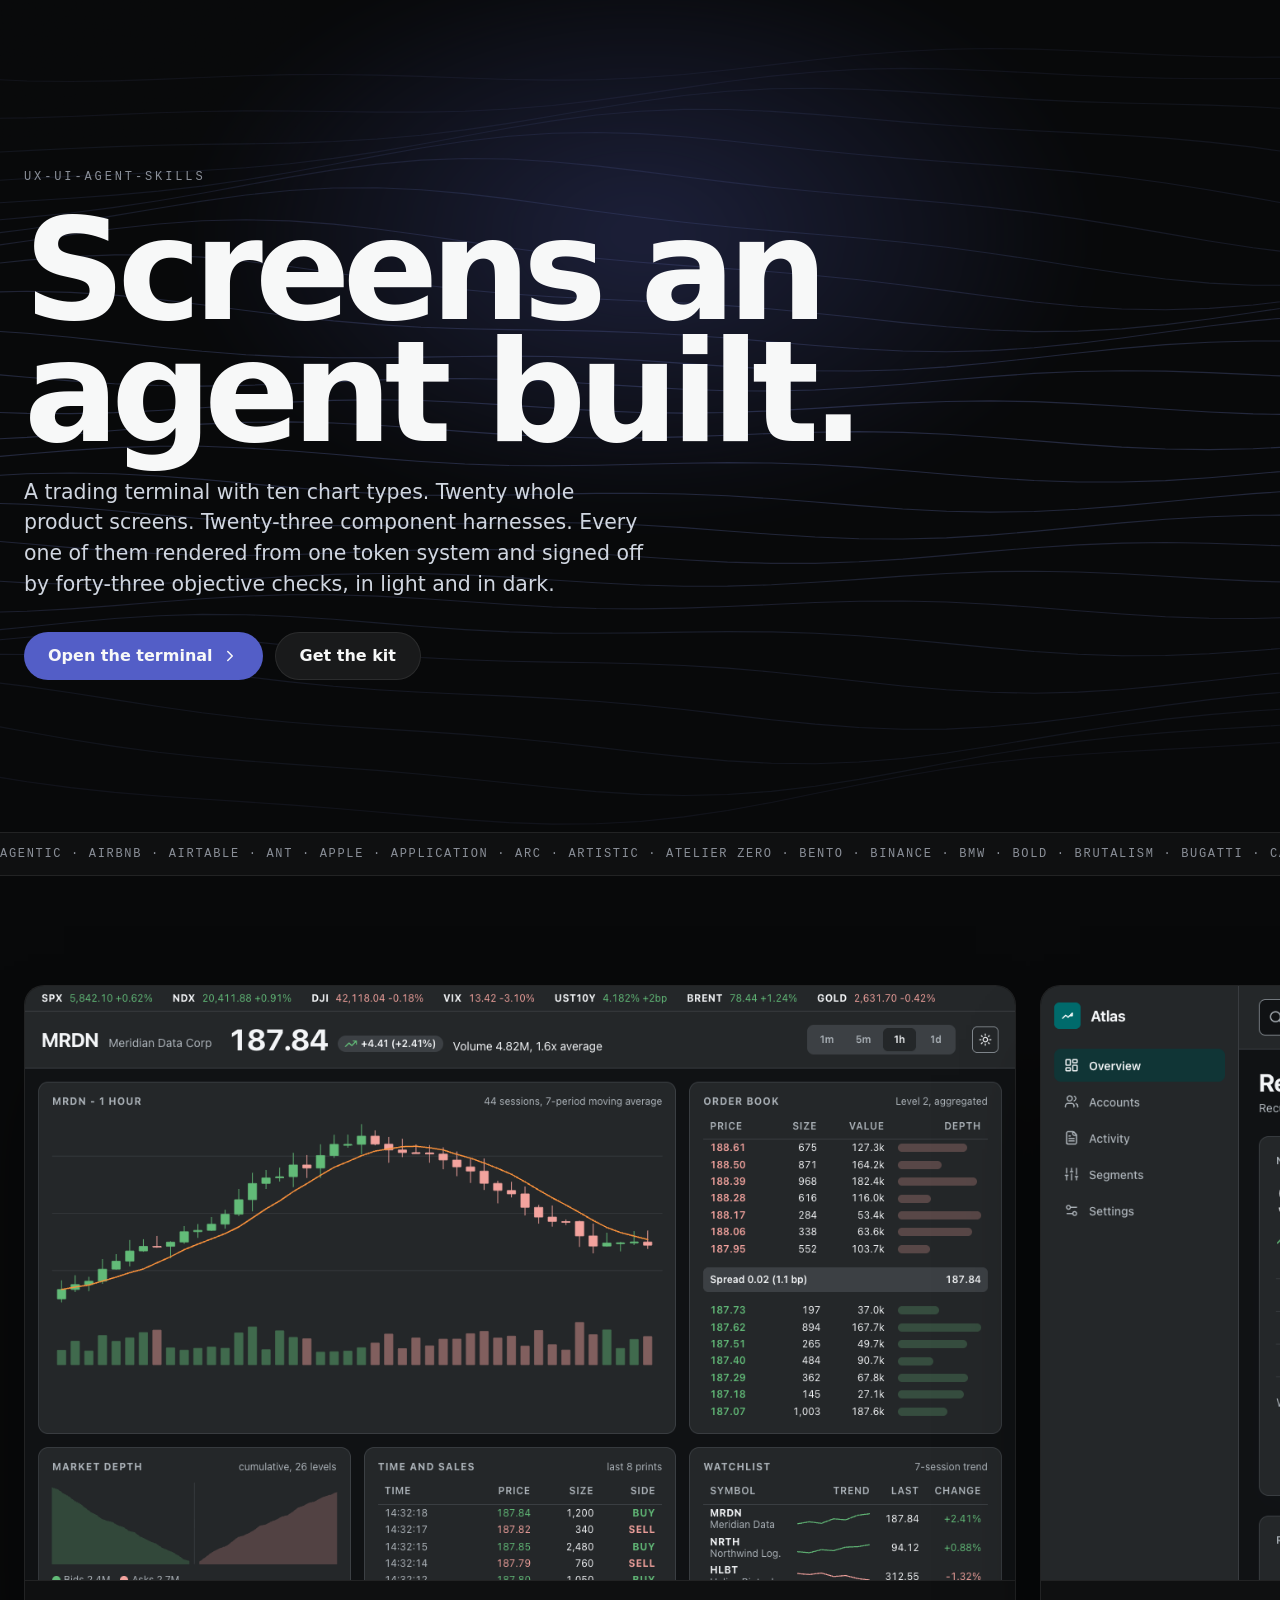
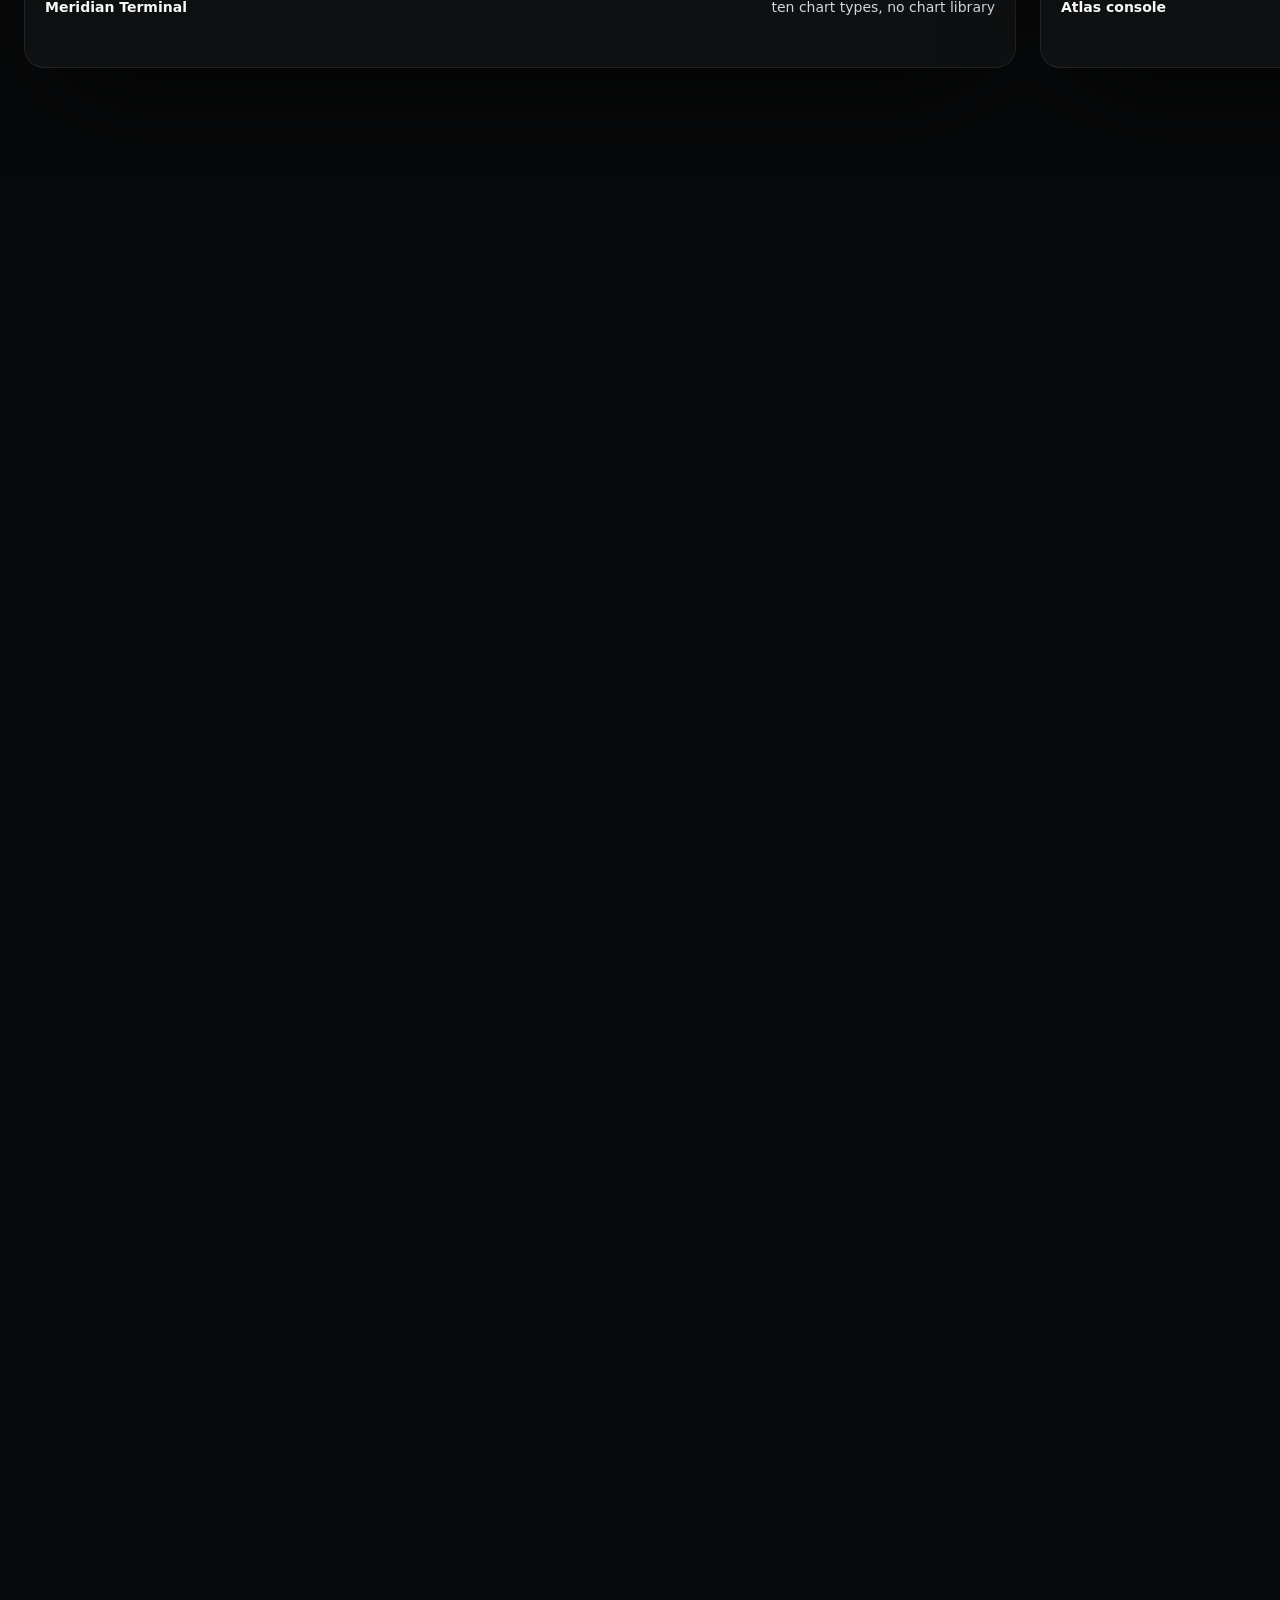
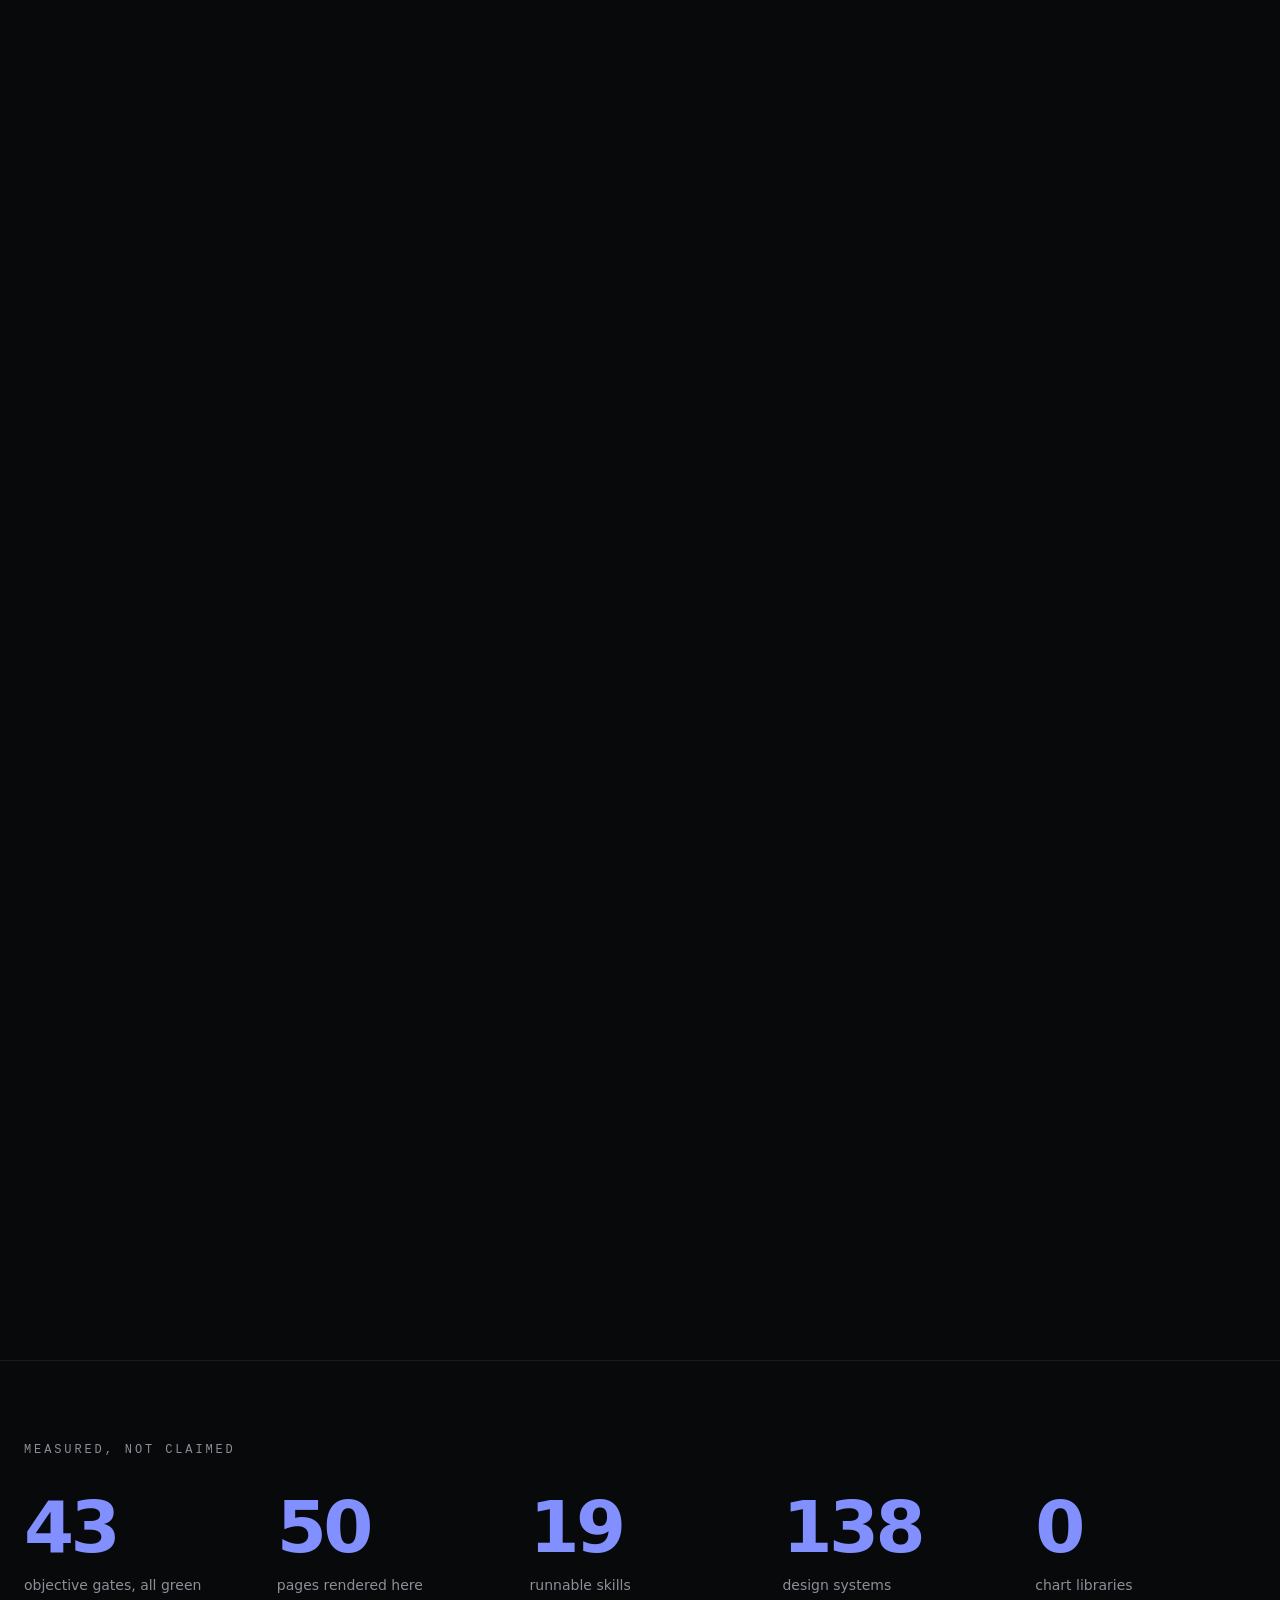
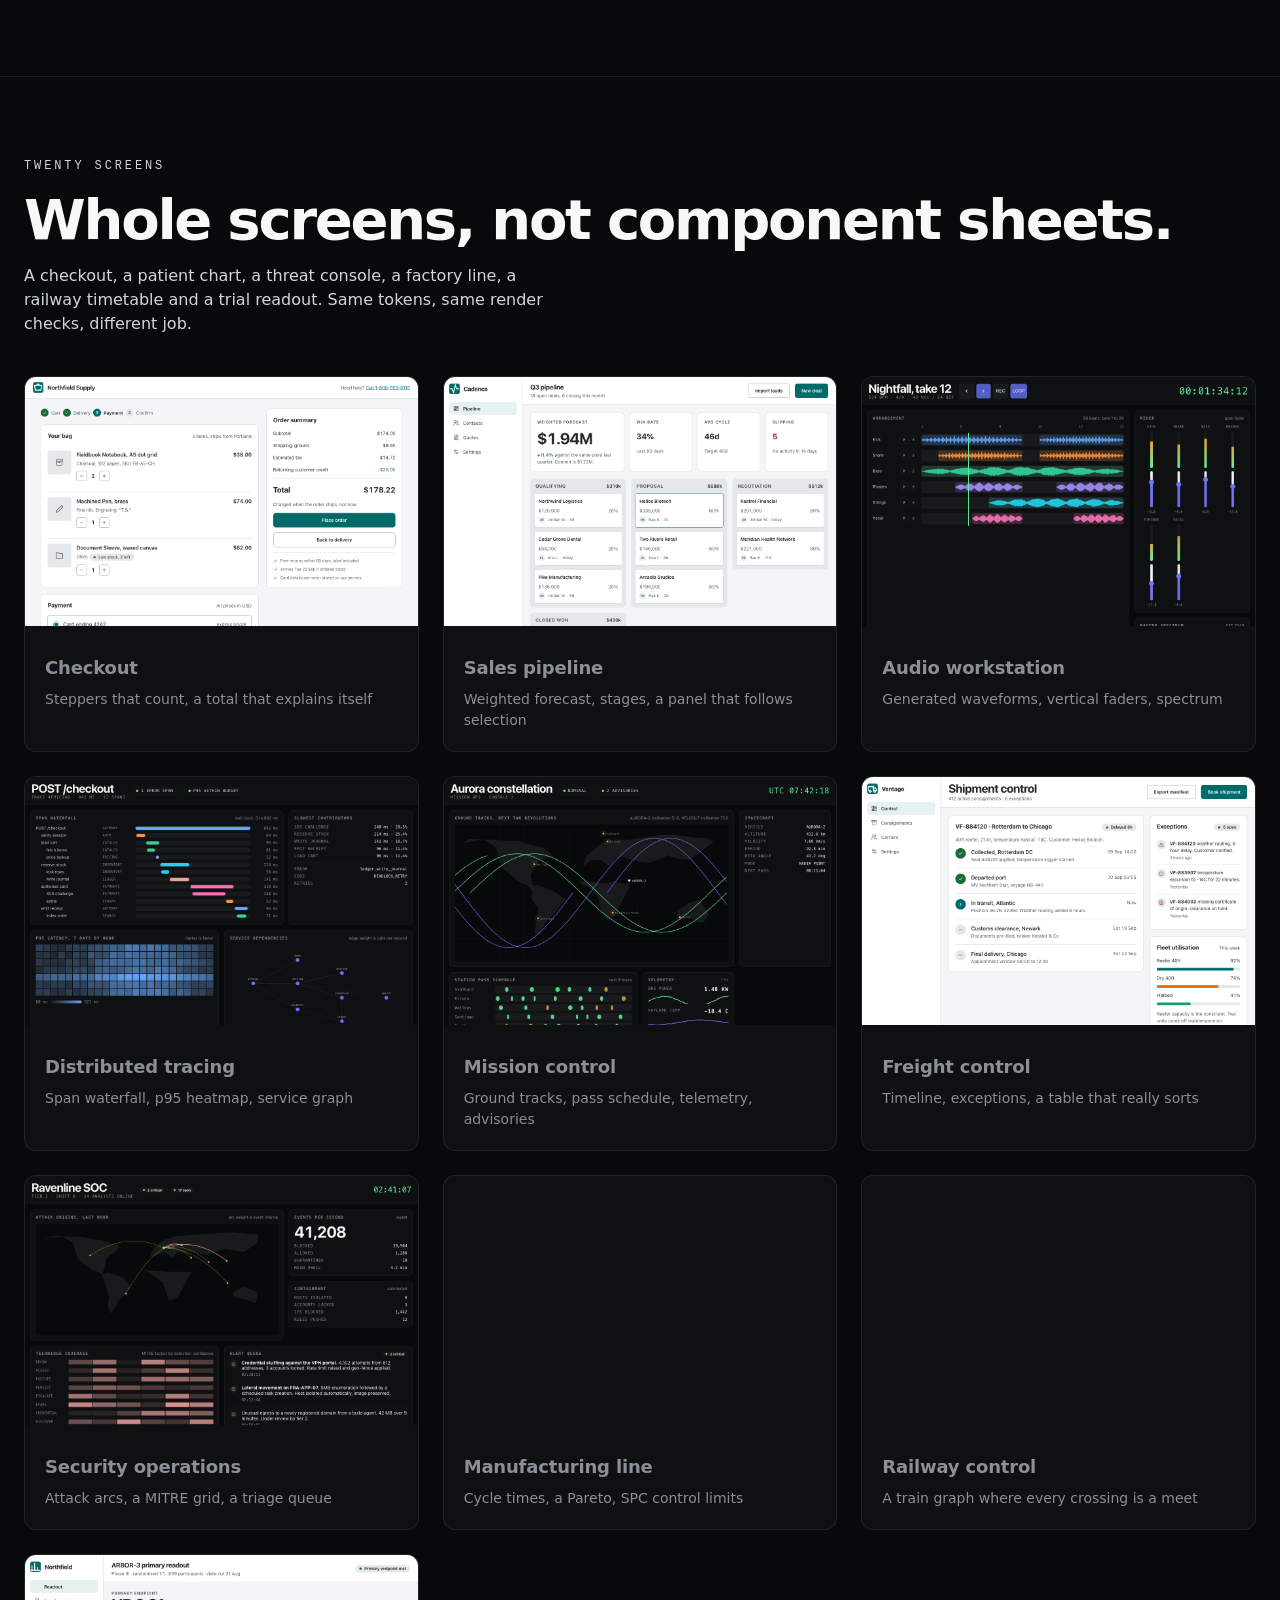
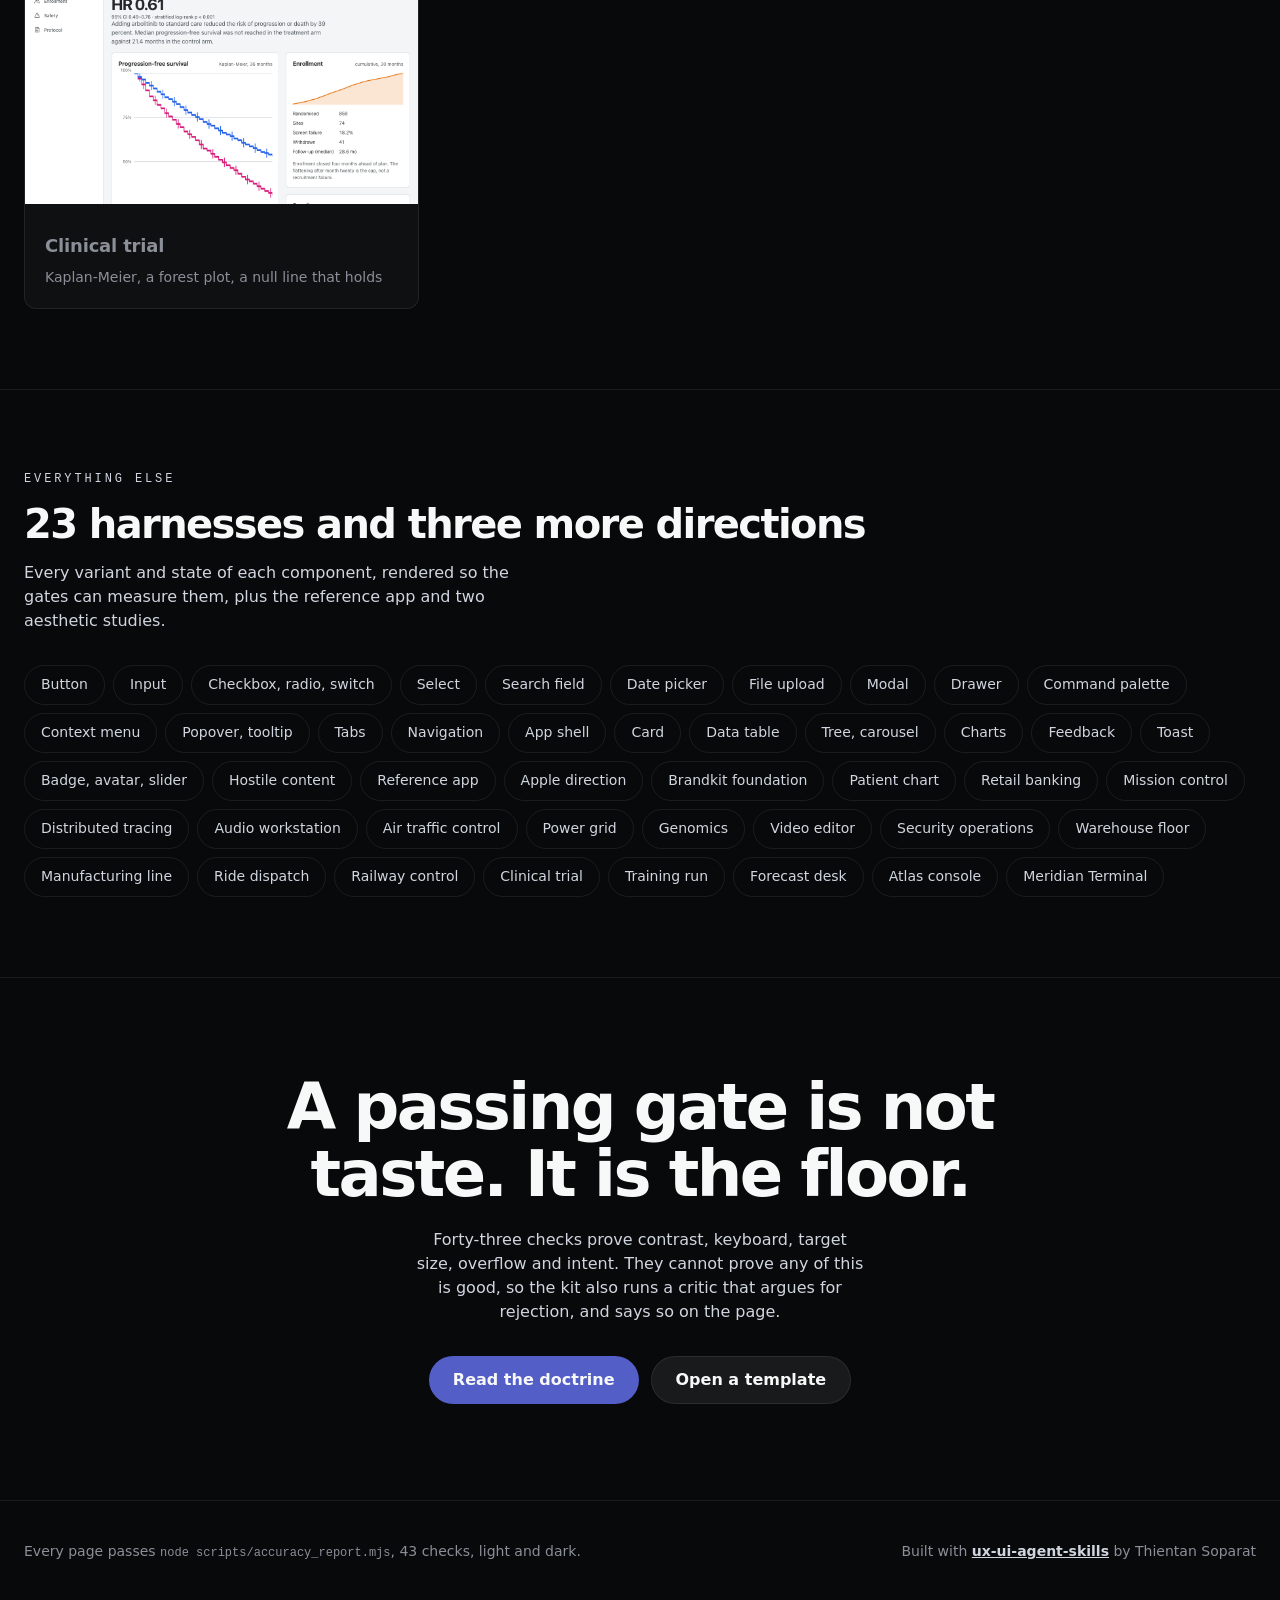
==== examples/index.html @ f239f240 "Reimplement the four gate fixes as this repo's own code The four outside pull requests that were tak" ====
<!doctype html>
<html lang="en" data-theme="dark">
<head>
<meta charset="utf-8" />
<meta name="viewport" content="width=device-width, initial-scale=1" />
<title>UX/UI Agent Skills</title>
<meta name="description" content="Screens an agent built and a gate signed off: a trading terminal with ten chart types, twenty industry screens, 23 component harnesses. 43 objective checks, light and dark." />
<link rel="stylesheet" href="./brandkit-demo/theme.css" />
<link rel="stylesheet" href="./directions.css" />
<style>
  *{box-sizing:border-box;margin:0}
  html{color-scheme:dark}
  body{font-family:var(--font-sans);background:var(--lin-canvas);color:var(--lin-ink);
    line-height:var(--leading-normal);-webkit-font-smoothing:antialiased;overflow-x:hidden}
  img{max-inline-size:100%;block-size:auto;display:block}
  a{color:inherit}
  .ico{inline-size:1.125rem;block-size:1.125rem;flex:none;stroke-width:1.75}
  .sr-only{position:absolute;inline-size:1px;block-size:1px;padding:0;margin:-1px;overflow:hidden;clip-path:inset(50%);white-space:nowrap}
  .wrap{max-inline-size:82rem;margin-inline:auto;padding-inline:var(--space-6)}
  @media (max-width:40rem){.wrap{padding-inline:var(--space-4)}}
  .kicker{font-family:var(--font-mono);font-size:var(--text-xs);letter-spacing:.24em;text-transform:uppercase;
    color:var(--lin-ink-3)}

  /* ---------- grain: one inline SVG turbulence, no asset, no network ---------- */
  .grain{position:fixed;inset:0;pointer-events:none;z-index:2;opacity:.16;mix-blend-mode:overlay}

  /* ---------- hero ---------- */
  .hero{position:relative;min-block-size:min(100svh,52rem);display:grid;align-items:center;
    padding-block:var(--space-24) var(--space-20);overflow:hidden;--edge:#8ea0ff}
  @media (max-width:60rem){.hero{padding-block:var(--space-16) var(--space-12);min-block-size:auto}}
  .topo{position:absolute;inset:0;inline-size:100%;block-size:100%;pointer-events:none}
  .hero::after{content:"";position:absolute;inset-block-start:-20%;inset-inline-start:50%;translate:-50% 0;
    inline-size:min(80rem,150%);block-size:50rem;pointer-events:none;
    background:radial-gradient(closest-side,var(--lin-glow-a),transparent 72%);opacity:.45;filter:blur(var(--blur-glow))}
  .hero .wrap{position:relative;z-index:1}
  h1{font-size:clamp(3rem,11vw,9rem);line-height:.86;letter-spacing:-0.055em;font-weight:700;
    margin-block:var(--space-6) var(--space-6);max-inline-size:13ch;color:var(--lin-ink)}
  /* Gradient-clipped text was the first idea and the contrast gate was right to
     refuse it: the computed colour is transparent, so nothing can be measured,
     and where background-clip is unsupported the headline disappears entirely.
     The gradient lives on the backdrop instead, where it costs nobody a word. */
  .lede{font-size:clamp(1rem,1.6vw,1.375rem);color:var(--lin-ink-2);max-inline-size:48ch}
  .cta{display:flex;gap:var(--space-3);flex-wrap:wrap;margin-block-start:var(--space-8)}
  .btn{display:inline-flex;align-items:center;gap:var(--space-2);min-block-size:3rem;padding-inline:var(--space-6);
    border-radius:var(--radius-pill);text-decoration:none;font:600 var(--text-base)/1 var(--font-sans);
    transition:translate var(--transition-micro),background var(--transition-micro)}
  .btn:hover{translate:0 calc(var(--space-1) * -0.5)}
  .btn:focus-visible{outline:var(--ring-w) solid var(--lin-accent);outline-offset:var(--space-1)}
  .btn-solid{background:var(--lin-accent-bg);color:var(--lin-ink)}
  .btn-solid:hover{background:var(--lin-accent-hover);color:var(--lin-canvas)}
  .btn-glass{background:var(--lin-raised);border:1px solid var(--lin-hairline);color:var(--lin-ink);
    backdrop-filter:blur(var(--blur-sm))}
  .btn-glass:hover{background:var(--lin-raised-2)}

  /* ---------- marquee ---------- */
  .marquee{position:relative;overflow:hidden;border-block:1px solid var(--lin-hairline);
    background:var(--lin-panel);padding-block:var(--space-3)}
  .marquee p{font-family:var(--font-mono);font-size:var(--text-xs);letter-spacing:.14em;text-transform:uppercase;
    color:var(--lin-ink-3);white-space:nowrap;inline-size:max-content}
  @media (prefers-reduced-motion:no-preference){
    .marquee p{animation:slide var(--marquee-dur) linear infinite}
    @keyframes slide{from{translate:0 0}to{translate:-50% 0}}
  }
  @media (prefers-reduced-motion:reduce){.marquee{overflow-x:auto}}

  /* ---------- sticky scroll gallery ---------- */
  .stage{position:relative}
  .sticky{position:sticky;inset-block-start:0;block-size:100svh;display:grid;align-items:center;overflow:hidden}
  @media (max-width:60rem){.sticky{position:static;block-size:auto;padding-block:var(--space-10)}}
  .rail{display:flex;gap:var(--space-6);padding-inline:var(--space-6);will-change:transform}
  @media (max-width:60rem){.rail{flex-direction:column;padding-inline:var(--space-4)}}
  .slide{flex:0 0 min(62rem,86vw);border-radius:var(--radius-lg);overflow:hidden;
    border:1px solid var(--lin-hairline);background:var(--lin-panel);
    box-shadow:0 50px 100px -40px rgba(0,0,0,.9)} /* ds-allow-hardcode: elevation ramp for a near-black canvas */
  @media (max-width:60rem){.slide{flex:auto}}
  .slide figcaption{display:flex;justify-content:space-between;gap:var(--space-4);flex-wrap:wrap;
    padding:var(--space-4) var(--space-5);border-block-start:1px solid var(--lin-hairline);
    font-size:var(--text-sm);color:var(--lin-ink-2)}
  .slide figcaption b{color:var(--lin-ink)}

  /* ---------- numbers ---------- */
  .counts{padding-block:var(--space-20);border-block-start:1px solid var(--lin-hairline)}
  .counts .row{display:grid;grid-template-columns:repeat(auto-fit,minmax(min(100%,9rem),1fr));gap:var(--space-8)}
  .counts b{display:block;font-size:clamp(2.5rem,6vw,4.5rem);line-height:1;font-weight:700;letter-spacing:-0.05em;
    font-variant-numeric:tabular-nums;color:var(--lin-accent-hover)}
  .counts span{display:block;margin-block-start:var(--space-3);font-size:var(--text-sm);color:var(--lin-ink-3)}

  /* ---------- tilt cards ---------- */
  .work{padding-block:var(--space-20);border-block-start:1px solid var(--lin-hairline)}
  .work h2{font-size:clamp(2rem,5vw,3.5rem);letter-spacing:-0.04em;line-height:1.02;margin-block:var(--space-4) var(--space-4)}
  .work > .wrap > p{color:var(--lin-ink-2);max-inline-size:52ch}
  .cards{display:grid;grid-template-columns:repeat(auto-fit,minmax(min(100%,20rem),1fr));gap:var(--space-6);
    margin-block-start:var(--space-10);perspective:var(--perspective-gallery)}
  .card{display:block;border-radius:var(--radius-card);overflow:hidden;text-decoration:none;
    border:1px solid var(--lin-hairline);background:var(--lin-panel);
    transition:transform var(--duration-normal) var(--ease-out),border-color var(--transition-micro);
    transform-style:preserve-3d}
  .card:hover{border-color:var(--lin-accent)}
  .card:focus-visible{outline:var(--ring-w) solid var(--lin-accent);outline-offset:var(--space-1)}
  .card .body{padding:var(--space-5)}
  .card strong{display:block;font-size:var(--text-lg);letter-spacing:-0.01em}
  .card span{display:block;color:var(--lin-ink-3);font-size:var(--text-sm);margin-block-start:var(--space-2)}

  .rest{display:flex;flex-wrap:wrap;gap:var(--space-2);margin-block-start:var(--space-8)}
  .rest a{display:inline-flex;align-items:center;min-block-size:2.5rem;padding-inline:var(--space-4);
    border:1px solid var(--lin-hairline);border-radius:var(--radius-pill);text-decoration:none;
    font-size:var(--text-sm);color:var(--lin-ink-2);transition:border-color var(--transition-micro),color var(--transition-micro)}
  .rest a:hover{border-color:var(--lin-accent);color:var(--lin-ink)}
  .rest a:focus-visible{outline:var(--ring-w) solid var(--lin-accent);outline-offset:var(--space-1)}

  /* ---------- closing ---------- */
  .close{padding-block:var(--space-24);border-block-start:1px solid var(--lin-hairline);text-align:center}
  @media (max-width:60rem){.close{padding-block:var(--space-16)}}
  .close h2{font-size:clamp(2rem,6vw,4rem);letter-spacing:-0.04em;line-height:1.05;max-inline-size:20ch;
    margin:0 auto var(--space-5)}
  .close p{color:var(--lin-ink-2);max-inline-size:44ch;margin-inline:auto}
  footer{padding-block:var(--space-10);border-block-start:1px solid var(--lin-hairline);
    color:var(--lin-ink-3);font-size:var(--text-sm)}
  footer .row{display:flex;justify-content:space-between;gap:var(--space-5);flex-wrap:wrap}
  footer a{color:var(--lin-ink-2)}
  footer span{min-inline-size:0;overflow-wrap:anywhere}
  footer code{font-family:var(--font-mono);font-size:var(--text-xs);overflow-wrap:anywhere}

  @media (prefers-reduced-motion:no-preference){
    .rise{opacity:0;translate:0 var(--space-6);
      transition:opacity var(--duration-slow) var(--ease-out),translate var(--duration-slow) var(--ease-out)}
    .rise.in{opacity:1;translate:none}
  }
  @media (prefers-reduced-motion:reduce){*{animation:none !important;transition:none !important}}
</style>
</head>
<body>

<svg class="grain" aria-hidden="true"><filter id="g"><feTurbulence type="fractalNoise" baseFrequency="0.85" numOctaves="3"/></filter><rect width="100%" height="100%" filter="url(#g)"/></svg>

<header class="hero">
  <svg class="topo" viewBox="0 0 1440 760" preserveAspectRatio="xMidYMid slice" aria-hidden="true">
      <polyline points="0,60.0 40,64.7 80,68.9 120,72.1 160,74.0 200,74.5 240,73.9 280,72.5 320,70.8 360,69.2 400,68.2 440,68.0 480,68.6 520,69.8 560,71.3 600,72.6 640,73.2 680,72.8 720,71.0 760,68.0 800,64.0 840,59.3 880,54.6 920,50.3 960,47.0 1000,45.0 1040,44.3 1080,44.9 1120,46.4 1160,48.3 1200,50.2 1240,51.6 1280,52.3 1320,52.1 1360,51.2 1400,50.0 1440,48.8" fill="none" stroke="var(--edge)" stroke-width="1" opacity="0.064"/>
      <polyline points="0,101.1 40,104.9 80,107.2 120,108.1 160,107.7 200,106.4 240,104.7 280,103.0 320,101.9 360,101.3 400,101.4 440,101.9 480,102.4 520,102.4 560,101.6 600,99.6 640,96.3 680,91.7 720,86.2 760,80.3 800,74.5 840,69.5 880,65.7 920,63.3 960,62.5 1000,63.0 1040,64.6 1080,66.6 1120,68.7 1160,70.4 1200,71.5 1240,71.9 1280,71.8 1320,71.6 1360,71.7 1400,72.5 1440,74.4" fill="none" stroke="var(--edge)" stroke-width="1" opacity="0.070"/>
      <polyline points="0,141.3 40,142.0 80,141.3 120,139.7 160,137.6 200,135.6 240,133.9 280,132.7 320,131.9 360,131.4 400,130.7 440,129.3 480,127.0 520,123.5 560,118.6 600,112.7 640,106.0 680,99.1 720,92.7 760,87.3 800,83.4 840,81.1 880,80.6 920,81.5 960,83.5 1000,86.0 1040,88.6 1080,91.0 1120,92.8 1160,94.1 1200,95.0 1240,96.0 1280,97.5 1320,99.8 1360,103.2 1400,107.8 1440,113.5" fill="none" stroke="var(--edge)" stroke-width="1" opacity="0.078"/>
      <polyline points="0,173.5 40,171.2 80,168.4 120,165.6 160,163.1 200,161.1 240,159.4 280,157.7 320,155.8 360,153.2 400,149.6 440,144.7 480,138.7 520,131.7 560,124.3 600,117.0 640,110.4 680,105.1 720,101.6 760,99.9 800,100.0 840,101.7 880,104.5 920,107.8 960,111.3 1000,114.4 1040,117.1 1080,119.4 1120,121.4 1160,123.5 1200,126.2 1240,129.8 1280,134.4 1320,140.2 1360,146.8 1400,153.9 1440,161.0" fill="none" stroke="var(--edge)" stroke-width="1" opacity="0.088"/>
      <polyline points="0,196.0 40,192.4 80,189.1 120,186.2 160,183.6 200,181.1 240,178.2 280,174.6 320,170.0 360,164.2 400,157.5 440,150.1 480,142.4 520,135.2 560,129.0 600,124.4 640,121.7 680,121.0 720,122.1 760,124.9 800,128.6 840,132.9 880,137.2 920,141.2 960,144.7 1000,147.7 1040,150.6 1080,153.7 1120,157.2 1160,161.7 1200,167.1 1240,173.5 1280,180.5 1320,187.8 1360,194.7 1400,200.6 1440,204.9" fill="none" stroke="var(--edge)" stroke-width="1" opacity="0.100"/>
      <polyline points="0,211.8 40,208.3 80,205.2 120,202.1 160,198.6 200,194.5 240,189.4 280,183.4 320,176.5 360,169.1 400,161.8 440,155.2 480,149.9 520,146.3 560,144.8 600,145.3 640,147.7 680,151.5 720,156.3 760,161.4 800,166.4 840,171.0 880,175.0 920,178.6 960,181.9 1000,185.4 1040,189.4 1080,194.2 1120,199.9 1160,206.3 1200,213.2 1240,220.1 1280,226.3 1320,231.3 1360,234.5 1400,235.8 1440,234.9" fill="none" stroke="var(--edge)" stroke-width="1" opacity="0.114"/>
      <polyline points="0,225.2 40,222.0 80,218.5 120,214.4 160,209.4 200,203.5 240,197.0 280,190.2 320,183.7 360,178.1 400,174.0 440,171.7 480,171.5 520,173.3 560,176.9 600,181.7 640,187.2 680,192.9 720,198.2 760,203.0 800,207.1 840,210.7 880,214.0 920,217.4 960,221.3 1000,225.9 1040,231.3 1080,237.3 1120,243.6 1160,249.6 1200,254.8 1240,258.6 1280,260.6 1320,260.5 1360,258.4 1400,254.5 1440,249.2" fill="none" stroke="var(--edge)" stroke-width="1" opacity="0.129"/>
      <polyline points="0,239.2 40,235.6 80,231.1 120,225.9 160,220.2 200,214.3 240,208.9 280,204.6 320,201.7 360,200.8 400,201.8 440,204.7 480,209.2 520,214.6 560,220.5 600,226.3 640,231.5 680,235.9 720,239.6 760,242.6 800,245.4 840,248.2 880,251.6 920,255.6 960,260.3 1000,265.5 1040,270.8 1080,275.8 1120,279.8 1160,282.3 1200,283.0 1240,281.7 1280,278.6 1320,273.8 1360,268.0 1400,261.7 1440,255.4" fill="none" stroke="var(--edge)" stroke-width="1" opacity="0.146"/>
      <polyline points="0,255.6 40,251.3 80,246.6 120,241.8 160,237.6 200,234.4 240,232.8 280,232.9 320,234.9 360,238.6 400,243.5 440,249.1 480,254.8 520,260.1 560,264.7 600,268.3 640,271.0 680,273.1 720,274.9 760,276.8 800,279.2 840,282.3 880,286.1 920,290.3 960,294.7 1000,298.5 1040,301.4 1080,302.9 1120,302.5 1160,300.4 1200,296.5 1240,291.4 1280,285.5 1320,279.4 1360,273.7 1400,268.8 1440,264.8" fill="none" stroke="var(--edge)" stroke-width="1" opacity="0.162"/>
      <polyline points="0,276.1 40,272.3 80,269.1 120,266.9 160,266.1 200,267.1 240,269.6 280,273.5 320,278.4 360,283.6 400,288.7 440,293.1 480,296.5 520,298.9 560,300.3 600,301.1 640,301.7 680,302.5 720,303.9 760,306.0 800,308.8 840,312.2 880,315.6 920,318.6 960,320.6 1000,321.3 1040,320.3 1080,317.7 1120,313.7 1160,308.7 1200,303.2 1240,297.8 1280,293.1 1320,289.4 1360,286.8 1400,285.3 1440,284.5" fill="none" stroke="var(--edge)" stroke-width="1" opacity="0.177"/>
      <polyline points="0,302.3 40,300.8 80,300.5 120,301.8 160,304.4 200,308.1 240,312.5 280,316.9 320,320.9 360,324.0 400,326.0 440,326.8 480,326.8 520,326.2 560,325.6 600,325.3 640,325.7 680,327.1 720,329.2 760,331.9 800,334.7 840,337.1 880,338.6 920,338.9 960,337.7 1000,335.1 1040,331.4 1080,327.0 1120,322.4 1160,318.2 1200,314.8 1240,312.6 1280,311.5 1320,311.5 1360,312.1 1400,312.9 1440,313.5" fill="none" stroke="var(--edge)" stroke-width="1" opacity="0.191"/>
      <polyline points="0,334.4 40,335.6 80,337.9 120,341.1 160,344.6 200,347.9 240,350.6 280,352.2 320,352.7 360,352.0 400,350.6 440,348.8 480,347.1 520,346.0 560,345.8 600,346.6 640,348.3 680,350.7 720,353.2 760,355.5 800,356.9 840,357.2 880,356.2 920,354.0 960,351.0 1000,347.4 1040,344.0 1080,341.1 1120,339.3 1160,338.6 1200,339.0 1240,340.4 1280,342.2 1320,344.1 1360,345.4 1400,346.0 1440,345.5" fill="none" stroke="var(--edge)" stroke-width="1" opacity="0.201"/>
      <polyline points="0,369.2 40,371.6 80,374.1 120,376.3 160,377.6 200,377.8 240,376.9 280,375.0 320,372.4 360,369.6 400,367.3 440,365.7 480,365.2 520,365.9 560,367.6 600,370.1 640,372.7 680,375.1 720,376.8 760,377.4 800,376.8 840,375.3 880,373.0 920,370.5 960,368.2 1000,366.7 1040,366.2 1080,366.9 1120,368.7 1160,371.1 1200,373.9 1240,376.4 1280,378.1 1320,378.8 1360,378.4 1400,376.8 1440,374.5" fill="none" stroke="var(--edge)" stroke-width="1" opacity="0.208"/>
      <polyline points="0,401.1 40,402.2 80,402.4 120,401.5 160,399.5 200,396.6 240,393.3 280,390.1 320,387.4 360,385.8 400,385.4 440,386.4 480,388.4 520,391.2 560,394.3 600,397.0 640,399.0 680,400.1 720,400.0 760,399.1 800,397.6 840,396.0 880,394.8 920,394.3 960,395.0 1000,396.7 1040,399.4 1080,402.5 1120,405.7 1160,408.4 1200,410.2 1240,410.7 1280,409.9 1320,407.9 1360,405.1 1400,401.9 1440,399.0" fill="none" stroke="var(--edge)" stroke-width="1" opacity="0.210"/>
      <polyline points="0,426.0 40,424.3 80,421.7 120,418.3 160,414.7 200,411.4 240,408.9 280,407.6 320,407.7 360,409.2 400,411.7 440,415.0 480,418.5 520,421.6 560,423.9 600,425.2 640,425.5 680,425.0 720,424.1 760,423.1 800,422.6 840,423.0 880,424.3 920,426.7 960,429.8 1000,433.2 1040,436.4 1080,438.9 1120,440.3 1160,440.3 1200,439.0 1240,436.4 1280,433.0 1320,429.4 1360,426.1 1400,423.4 1440,421.8" fill="none" stroke="var(--edge)" stroke-width="1" opacity="0.208"/>
      <polyline points="0,444.8 40,441.4 80,437.9 120,434.9 160,432.8 200,432.0 240,432.7 280,434.8 320,437.9 360,441.5 400,445.2 440,448.5 480,450.9 520,452.3 560,452.6 600,452.2 640,451.4 680,450.7 720,450.5 760,451.2 800,452.9 840,455.4 880,458.6 920,461.9 960,464.9 1000,467.0 1040,467.8 1080,467.2 1120,465.2 1160,462.1 1200,458.3 1240,454.4 1280,450.9 1320,448.2 1360,446.5 1400,445.9 1440,446.2" fill="none" stroke="var(--edge)" stroke-width="1" opacity="0.201"/>
      <polyline points="0,463.6 40,461.1 80,459.5 120,459.4 160,460.6 200,463.1 240,466.5 280,470.3 320,473.9 360,477.0 400,479.1 440,480.1 480,480.1 520,479.4 560,478.4 600,477.5 640,477.3 680,477.9 720,479.5 760,482.0 800,485.0 840,488.0 880,490.5 920,492.1 960,492.4 1000,491.3 1040,488.8 1080,485.4 1120,481.5 1160,477.6 1200,474.3 1240,472.0 1280,470.7 1320,470.5 1360,471.1 1400,472.2 1440,473.2" fill="none" stroke="var(--edge)" stroke-width="1" opacity="0.191"/>
      <polyline points="0,489.0 40,489.2 80,490.7 120,493.3 160,496.7 200,500.2 240,503.4 280,505.9 320,507.2 360,507.4 400,506.7 440,505.3 480,503.7 520,502.4 560,501.8 600,502.2 640,503.6 680,505.9 720,508.6 760,511.3 800,513.5 840,514.6 880,514.6 920,513.2 960,510.7 1000,507.3 1040,503.7 1080,500.3 1120,497.7 1160,496.1 1200,495.6 1240,496.2 1280,497.6 1320,499.2 1360,500.7 1400,501.5 1440,501.5" fill="none" stroke="var(--edge)" stroke-width="1" opacity="0.177"/>
      <polyline points="0,522.1 40,524.4 80,527.2 120,530.1 160,532.4 200,533.7 240,534.0 280,533.0 320,531.2 360,528.9 400,526.6 440,524.7 480,523.8 520,523.9 560,525.1 600,527.2 640,529.8 680,532.3 720,534.4 760,535.5 800,535.4 840,534.2 880,531.9 920,529.2 960,526.3 1000,523.8 1040,522.2 1080,521.8 1120,522.5 1160,524.1 1200,526.4 1240,528.8 1280,530.8 1320,532.0 1360,532.2 1400,531.2 1440,529.3" fill="none" stroke="var(--edge)" stroke-width="1" opacity="0.162"/>
      <polyline points="0,556.8 40,558.5 80,559.5 120,559.5 160,558.4 200,556.2 240,553.2 280,549.9 320,546.9 360,544.5 400,543.3 440,543.3 480,544.5 520,546.7 560,549.5 600,552.2 640,554.5 680,555.9 720,556.2 760,555.5 800,554.0 840,552.2 880,550.4 920,549.2 960,549.0 1000,549.9 1040,551.9 1080,554.7 1120,557.9 1160,560.9 1200,563.4 1240,564.8 1280,565.0 1320,563.9 1360,561.7 1400,559.0 1440,556.1" fill="none" stroke="var(--edge)" stroke-width="1" opacity="0.146"/>
      <polyline points="0,584.2 40,582.7 80,580.2 120,576.7 160,572.7 200,568.6 240,565.0 280,562.5 320,561.2 360,561.5 400,563.1 440,565.7 480,569.0 520,572.3 560,575.1 600,577.2 640,578.3 680,578.5 720,578.1 760,577.4 800,577.0 840,577.2 880,578.4 920,580.7 960,583.9 1000,587.7 1040,591.6 1080,595.1 1120,597.7 1160,599.0 1200,598.8 1240,597.2 1280,594.5 1320,591.1 1360,587.6 1400,584.4 1440,582.0" fill="none" stroke="var(--edge)" stroke-width="1" opacity="0.129"/>
      <polyline points="0,599.5 40,595.0 80,590.3 120,585.8 160,582.1 200,579.7 240,578.9 280,579.8 320,582.1 360,585.6 400,589.7 440,593.9 480,597.6 520,600.6 560,602.7 600,604.0 640,604.8 680,605.4 720,606.3 760,607.9 800,610.3 840,613.8 880,617.9 920,622.3 960,626.6 1000,630.1 1040,632.4 1080,633.2 1120,632.2 1160,629.8 1200,626.1 1240,621.8 1280,617.3 1320,613.1 1360,609.7 1400,607.3 1440,605.7" fill="none" stroke="var(--edge)" stroke-width="1" opacity="0.114"/>
      <polyline points="0,607.2 40,602.8 80,599.4 120,597.7 160,597.8 200,599.6 240,603.1 280,607.7 320,612.9 360,618.1 400,622.9 440,626.9 480,630.0 520,632.3 560,634.1 600,635.9 640,637.9 680,640.5 720,644.0 760,648.1 800,652.8 840,657.4 880,661.5 920,664.6 960,666.2 1000,666.0 1040,663.9 1080,660.3 1120,655.4 1160,649.9 1200,644.3 1240,639.1 1280,634.7 1320,631.2 1360,628.7 1400,626.8 1440,625.2" fill="none" stroke="var(--edge)" stroke-width="1" opacity="0.100"/>
      <polyline points="0,618.5 40,617.8 80,619.1 120,622.2 160,627.0 200,632.8 240,639.1 280,645.4 320,651.1 360,655.9 400,659.8 440,663.0 480,665.6 520,668.1 560,670.8 600,674.1 640,678.0 680,682.5 720,687.1 760,691.4 800,695.0 840,697.2 880,697.6 920,696.1 960,692.8 1000,687.8 1040,681.6 1080,674.9 1120,668.3 1160,662.2 1200,656.9 1240,652.8 1280,649.5 1320,646.9 1360,644.6 1400,642.3 1440,639.5" fill="none" stroke="var(--edge)" stroke-width="1" opacity="0.088"/>
      <polyline points="0,643.7 40,648.2 80,654.2 120,661.2 160,668.5 200,675.5 240,681.8 280,687.2 320,691.5 360,695.0 400,698.0 440,700.8 480,703.7 520,707.2 560,711.1 600,715.3 640,719.4 680,723.1 720,725.6 760,726.6 800,725.8 840,722.9 880,718.2 920,711.9 960,704.6 1000,697.0 1040,689.5 1080,682.9 1120,677.2 1160,672.7 1200,669.2 1240,666.4 1280,664.0 1320,661.5 1360,658.7 1400,655.5 1440,651.9" fill="none" stroke="var(--edge)" stroke-width="1" opacity="0.078"/>
      <polyline points="0,684.6 40,692.4 80,700.3 120,707.6 160,714.1 200,719.5 240,723.8 280,727.1 320,729.9 360,732.5 400,735.2 440,738.3 480,741.7 520,745.3 560,748.7 600,751.4 640,752.8 680,752.5 720,750.4 760,746.2 800,740.3 840,733.0 880,724.9 920,716.8 960,709.1 1000,702.3 1040,696.7 1080,692.4 1120,689.2 1160,686.7 1200,684.5 1240,682.4 1280,680.0 1320,677.3 1360,674.4 1400,671.7 1440,669.6" fill="none" stroke="var(--edge)" stroke-width="1" opacity="0.070"/>
  </svg>
  <div class="wrap">
    <p class="kicker rise">ux-ui-agent-skills</p>
    <h1 class="rise">Screens an agent built.</h1>
    <p class="lede rise">A trading terminal with ten chart types. Twenty whole
      product screens. Twenty-three component harnesses. Every one of them rendered from
      one token system and signed off by forty-three objective checks, in light and
      in dark.</p>
    <div class="cta rise">
      <a class="btn btn-solid" href="./terminal/index.html">Open the terminal
        <svg class="ico" aria-hidden="true"><use href="#i-chevron-right"/></svg></a>
      <a class="btn btn-glass" href="https://github.com/plugin87/ux-ui-agent-skills">Get the kit</a>
    </div>
  </div>
</header>

<div class="marquee" aria-hidden="true"><p>agentic · airbnb · airtable · ant · apple · application · arc · artistic · atelier zero · bento · binance · bmw · bold · brutalism · bugatti · cafe · cal · canva · claude · clay · claymorphism · clean · clickhouse · cohere · coinbase · colorful · composio · contemporary · corporate · cosmic · creative · cursor · dashboard · default · discord · dithered · doodle · dramatic · duolingo · editorial · elegant · elevenlabs · energetic · enterprise · expo · expressive · fantasy · ferrari · figma · flat · framer · friendly · futuristic · github · glassmorphism · gradient · hashicorp · huggingface · ibm · intercom · kami · kraken · lamborghini · levels · linear app · lingo · lovable · luxury · mastercard · material · meta · minimal · minimax · mintlify · miro · mistral ai · modern · mongodb · mono · neobrutalism · neon · neumorphism · nike · notion · nvidia · ollama · openai · opencode ai · pacman · paper · perspective · pinterest · playstation · posthog · premium · professional · publication · raycast · refined · renault · replicate · resend · retro · revolut · runwayml · sanity · sentry · shadcn · shopify · simple · skeumorphism · sleek · spacex · spacious · spotify · starbucks · storytelling · stripe · supabase · superhuman · tesla · tetris · theverge · together ai · uber · vercel · vibrant · vintage · vodafone · voltagent · warm editorial · warp · webflow · wired · wise · x ai · xiaohongshu · zapier · agentic · airbnb · airtable · ant · apple · application · arc · artistic · atelier zero · bento · binance · bmw · bold · brutalism · bugatti · cafe · cal · canva · claude · clay · claymorphism · clean · clickhouse · cohere · coinbase · colorful · composio · contemporary · corporate · cosmic · creative · cursor · dashboard · default · discord · dithered · doodle · dramatic · duolingo · editorial · elegant · elevenlabs · energetic · enterprise · expo · expressive · fantasy · ferrari · figma · flat · framer · friendly · futuristic · github · glassmorphism · gradient · hashicorp · huggingface · ibm · intercom · kami · kraken · lamborghini · levels · linear app · lingo · lovable · luxury · mastercard · material · meta · minimal · minimax · mintlify · miro · mistral ai · modern · mongodb · mono · neobrutalism · neon · neumorphism · nike · notion · nvidia · ollama · openai · opencode ai · pacman · paper · perspective · pinterest · playstation · posthog · premium · professional · publication · raycast · refined · renault · replicate · resend · retro · revolut · runwayml · sanity · sentry · shadcn · shopify · simple · skeumorphism · sleek · spacex · spacious · spotify · starbucks · storytelling · stripe · supabase · superhuman · tesla · tetris · theverge · together ai · uber · vercel · vibrant · vintage · vodafone · voltagent · warm editorial · warp · webflow · wired · wise · x ai · xiaohongshu · zapier</p></div>
<p class="sr-only">The kit ships 138 named design systems, each as a full written specification.</p>

<section class="stage" id="stage" aria-label="Screens the kit produces">
  <div class="sticky">
    <div class="rail" id="rail">
      <figure class="slide" style="margin:0">
        <img src="./thumbs/terminal-thumb.png" width="1200" height="720" decoding="async"
          alt="Meridian Terminal: candlestick chart with volume, order book, depth curve, tape and watchlist" />
        <figcaption><b>Meridian Terminal</b><span>ten chart types, no chart library</span></figcaption>
      </figure>
      <figure class="slide" style="margin:0">
        <img src="./thumbs/atlas-dark.png" width="1200" height="720" loading="lazy" decoding="async"
          alt="Atlas revenue console: hero revenue figure, weekly bars, retention and churn" />
        <figcaption><b>Atlas console</b><span>one number leads the page</span></figcaption>
      </figure>
      <figure class="slide" style="margin:0">
        <img src="./thumbs/tpl-banking.png" width="1200" height="760" loading="lazy" decoding="async"
          alt="Retail banking: balances, transaction ledger, spending breakdown" />
        <figcaption><b>Harbor Bank</b><span>ledger, spending, a transfer that traps focus</span></figcaption>
      </figure>
      <figure class="slide" style="margin:0">
        <img src="./thumbs/tpl-emr.png" width="1200" height="760" loading="lazy" decoding="async"
          alt="Patient chart: allergy banner, vitals with trends, labs against reference ranges" />
        <figcaption><b>Meridian Health</b><span>the allergy banner comes first</span></figcaption>
      </figure>
    </div>
  </div>
</section>

<section class="counts">
  <div class="wrap">
    <p class="kicker rise">Measured, not claimed</p>
    <div class="row" style="margin-block-start:var(--space-8)">
      <div class="rise"><b data-count="43">43</b><span>objective gates, all green</span></div>
      <div class="rise"><b data-count="50">50</b><span>pages rendered here</span></div>
      <div class="rise"><b data-count="19">19</b><span>runnable skills</span></div>
      <div class="rise"><b data-count="138">138</b><span>design systems</span></div>
      <div class="rise"><b data-count="0">0</b><span>chart libraries</span></div>
    </div>
  </div>
</section>

<section class="work">
  <div class="wrap">
    <p class="kicker rise">Twenty screens</p>
    <h2 class="rise">Whole screens, not component sheets.</h2>
    <p class="rise">A checkout, a patient chart, a threat console, a factory line, a railway
      timetable and a trial readout. Same tokens, same render checks, different job.</p>
    <div class="cards">
      <a class="card rise tilt" href="./templates/checkout.html">
        <img src="./thumbs/tpl-checkout.png" width="1200" height="760" loading="lazy" decoding="async" alt="Checkout screen with bag, payment methods and order summary" />
        <span class="body"><strong>Checkout</strong><span>Steppers that count, a total that explains itself</span></span></a>
      <a class="card rise tilt" href="./templates/crm.html">
        <img src="./thumbs/tpl-crm.png" width="1200" height="760" loading="lazy" decoding="async" alt="CRM pipeline with stage columns and a deal panel" />
        <span class="body"><strong>Sales pipeline</strong><span>Weighted forecast, stages, a panel that follows selection</span></span></a>
      <a class="card rise tilt" href="./templates/daw.html">
        <img src="./thumbs/tpl-daw.png" width="1200" height="760" loading="lazy" decoding="async" alt="Audio workstation with a six track timeline of waveforms, a mixer and a spectrum analyser" />
        <span class="body"><strong>Audio workstation</strong><span>Generated waveforms, vertical faders, spectrum</span></span></a>
      <a class="card rise tilt" href="./templates/tracing.html">
        <img src="./thumbs/tpl-tracing.png" width="1200" height="760" loading="lazy" decoding="async" alt="Observability console with a span waterfall, latency heatmap and service dependency graph" />
        <span class="body"><strong>Distributed tracing</strong><span>Span waterfall, p95 heatmap, service graph</span></span></a>
      <a class="card rise tilt" href="./templates/orbital.html">
        <img src="./thumbs/tpl-orbital.png" width="1200" height="760" loading="lazy" decoding="async" alt="Satellite mission control with ground tracks on a world map, a station pass schedule and telemetry" />
        <span class="body"><strong>Mission control</strong><span>Ground tracks, pass schedule, telemetry, advisories</span></span></a>
      <a class="card rise tilt" href="./templates/logistics.html">
        <img src="./thumbs/tpl-logistics.png" width="1200" height="760" loading="lazy" decoding="async" alt="Freight control room with shipment timeline and exception queue" />
        <span class="body"><strong>Freight control</strong><span>Timeline, exceptions, a table that really sorts</span></span></a>
      <a class="card rise tilt" href="./templates/soc.html">
        <img src="./thumbs/tpl-soc.png" width="1200" height="760" loading="lazy" decoding="async" alt="Security operations console with attack arcs on a world map, a MITRE technique grid and a triage queue" />
        <span class="body"><strong>Security operations</strong><span>Attack arcs, a MITRE grid, a triage queue</span></span></a>
      <a class="card rise tilt" href="./templates/mes.html">
        <img src="./thumbs/tpl-mes.png" width="1200" height="760" loading="lazy" decoding="async" alt="Manufacturing execution console with cycle time distribution, a Pareto chart and SPC control limits" />
        <span class="body"><strong>Manufacturing line</strong><span>Cycle times, a Pareto, SPC control limits</span></span></a>
      <a class="card rise tilt" href="./templates/rail.html">
        <img src="./thumbs/tpl-rail.png" width="1200" height="760" loading="lazy" decoding="async" alt="Railway control room with a Marey time-distance train graph, platform occupancy bars and an arrival delay histogram" />
        <span class="body"><strong>Railway control</strong><span>A train graph where every crossing is a meet</span></span></a>
      <a class="card rise tilt" href="./templates/trial.html">
        <img src="./thumbs/tpl-trial.png" width="1200" height="760" loading="lazy" decoding="async" alt="Clinical trial readout in light theme with Kaplan-Meier survival curves, a subgroup forest plot and an adverse event table" />
        <span class="body"><strong>Clinical trial</strong><span>Kaplan-Meier, a forest plot, a null line that holds</span></span></a>
    </div>
  </div>
</section>

<section class="work" aria-label="Everything else">
  <div class="wrap">
    <p class="kicker rise">Everything else</p>
    <h2 class="rise" style="font-size:clamp(1.75rem,4vw,2.5rem)">23 harnesses and three more directions</h2>
    <p class="rise">Every variant and state of each component, rendered so the gates can
      measure them, plus the reference app and two aesthetic studies.</p>
    <nav class="rest rise" aria-label="Component harnesses and demos">
      <a href="./component-states/button.html">Button</a><a href="./component-states/input.html">Input</a>
      <a href="./component-states/form-controls.html">Checkbox, radio, switch</a><a href="./component-states/select.html">Select</a>
      <a href="./component-states/search.html">Search field</a><a href="./component-states/datepicker.html">Date picker</a>
      <a href="./component-states/fileupload.html">File upload</a><a href="./component-states/modal.html">Modal</a>
      <a href="./component-states/drawer.html">Drawer</a><a href="./component-states/command-palette.html">Command palette</a>
      <a href="./component-states/context-menu.html">Context menu</a><a href="./component-states/overlays.html">Popover, tooltip</a>
      <a href="./component-states/tabs.html">Tabs</a><a href="./component-states/navigation.html">Navigation</a>
      <a href="./component-states/app-shell.html">App shell</a><a href="./component-states/card.html">Card</a>
      <a href="./component-states/data-table.html">Data table</a><a href="./component-states/data-display.html">Tree, carousel</a>
      <a href="./component-states/charts.html">Charts</a><a href="./component-states/feedback.html">Feedback</a>
      <a href="./component-states/toast.html">Toast</a><a href="./component-states/misc.html">Badge, avatar, slider</a>
      <a href="./component-states/edge-cases.html">Hostile content</a>
      <a href="./sample-app/preview.html">Reference app</a><a href="./apple-demo/index.html">Apple direction</a>
      <a href="./brandkit-demo/index.html">Brandkit foundation</a>
      <a href="./templates/emr.html">Patient chart</a><a href="./templates/banking.html">Retail banking</a><a href="./templates/orbital.html">Mission control</a><a href="./templates/tracing.html">Distributed tracing</a><a href="./templates/daw.html">Audio workstation</a><a href="./templates/atc.html">Air traffic control</a><a href="./templates/grid.html">Power grid</a><a href="./templates/genomics.html">Genomics</a><a href="./templates/editor.html">Video editor</a><a href="./templates/soc.html">Security operations</a><a href="./templates/warehouse.html">Warehouse floor</a><a href="./templates/mes.html">Manufacturing line</a><a href="./templates/dispatch.html">Ride dispatch</a><a href="./templates/rail.html">Railway control</a><a href="./templates/trial.html">Clinical trial</a><a href="./templates/training.html">Training run</a><a href="./templates/weather.html">Forecast desk</a>
      <a href="./showcase/index.html">Atlas console</a><a href="./terminal/index.html">Meridian Terminal</a>
    </nav>
  </div>
</section>

<section class="close">
  <div class="wrap">
    <h2 class="rise">A passing gate is not taste. It is the floor.</h2>
    <p class="rise">Forty-three checks prove contrast, keyboard, target size, overflow and
      intent. They cannot prove any of this is good, so the kit also runs a critic that
      argues for rejection, and says so on the page.</p>
    <div class="cta rise" style="justify-content:center">
      <a class="btn btn-solid" href="https://github.com/plugin87/ux-ui-agent-skills">Read the doctrine</a>
      <a class="btn btn-glass" href="./templates/emr.html">Open a template</a>
    </div>
  </div>
</section>

<footer>
  <div class="wrap row">
    <span>Every page passes <code>node scripts/accuracy_report.mjs</code>, 43 checks, light and dark.</span>
    <span>Built with <a href="https://github.com/plugin87/ux-ui-agent-skills"><strong>ux-ui-agent-skills</strong></a> by Thientan Soparat</span>
  </div>
</footer>

<script src="./component-states/icons.js"></script>
<script>
  const still = matchMedia('(prefers-reduced-motion: reduce)').matches;
  const rise = [...document.querySelectorAll('.rise')];
  if (still || !('IntersectionObserver' in window)) rise.forEach(el => el.classList.add('in'));
  else {
    const io = new IntersectionObserver((es) => es.forEach(e => {
      if (e.isIntersecting) { e.target.classList.add('in'); io.unobserve(e.target); }
    }), { rootMargin: '0px 0px -8% 0px', threshold: .05 });
    rise.forEach(el => io.observe(el));
    setTimeout(() => rise.forEach(el => el.classList.add('in')), 4000);

    /* numbers count once */
    const nio = new IntersectionObserver((es) => es.forEach(e => {
      if (!e.isIntersecting) return;
      const el = e.target, to = Number(el.dataset.count); nio.unobserve(el);
      if (!to) return;
      const t0 = performance.now();
      const tick = (t) => { const p = Math.min(1, (t - t0) / 900);
        el.textContent = String(Math.round(to * (1 - Math.pow(1 - p, 3))));
        if (p < 1) requestAnimationFrame(tick); };
      requestAnimationFrame(tick);
    }), { threshold: .6 });
    document.querySelectorAll('[data-count]').forEach(el => nio.observe(el));

    /* the gallery rail moves sideways while the stage is pinned */
    const stage = document.getElementById('stage'), rail = document.getElementById('rail');
    const wide = matchMedia('(min-width: 60rem)');
    const setHeight = () => {
      stage.style.blockSize = wide.matches
        ? `${Math.max(rail.scrollWidth - innerWidth + innerHeight, innerHeight)}px` : '';
    };
    const onScroll = () => {
      if (!wide.matches) { rail.style.transform = ''; return; }
      const r = stage.getBoundingClientRect();
      const span = stage.offsetHeight - innerHeight;
      const p = span > 0 ? Math.min(1, Math.max(0, -r.top / span)) : 0;
      rail.style.transform = `translate3d(${-p * (rail.scrollWidth - innerWidth + 48)}px,0,0)`;
    };
    addEventListener('resize', () => { setHeight(); onScroll(); }, { passive: true });
    addEventListener('scroll', onScroll, { passive: true });
    setHeight(); onScroll();

    /* a restrained 3D tilt: rotation only, no scale, capped at 6 degrees */
    document.querySelectorAll('.tilt').forEach((c) => {
      c.addEventListener('pointermove', (e) => {
        const b = c.getBoundingClientRect();
        const rx = ((e.clientY - b.top) / b.height - .5) * -6;
        const ry = ((e.clientX - b.left) / b.width - .5) * 6;
        c.style.transform = `rotateX(${rx.toFixed(2)}deg) rotateY(${ry.toFixed(2)}deg)`;
      });
      c.addEventListener('pointerleave', () => { c.style.transform = ''; });
    });
  }
</script>
</body>
</html>
---- examples/brandkit-demo/theme.css ----
/* brandkit-demo theme.css — generated foundation (OKLCH brand hue 195, fintech "precise/calm") */
:root{
  --color-surface-page:#f3f5f7;--color-surface-card:#ffffff;--color-surface-raised:#e5e8eb;
  --color-text-primary:#242729;--color-text-secondary:#53595d;--color-text-on-action:#ffffff;
  --color-action-primary:#006a6b;--color-action-primary-hover:#006a6b;
  --color-action-danger:#ba4542;--color-action-danger-hover:#95302f;
  --color-border-default:#d0d5d9;--color-border-strong:#868d93;
  --color-text-link:#006a6b;--color-feedback-success:#1c6935;--color-text-error:#a3201d;--color-feedback-warning:#8a5a00;
  --color-surface-brand:#e7f1f1;        /* faint brand wash (dark text passes) */
  --color-surface-inverse:#161a1c;--color-text-inverse:#f3f5f7;  /* dark band */
  /* data-viz categorical (color-blind-aware, from tokens/data-viz.json) */
  --color-chart-1:#2563eb;--color-chart-2:#e8710a;--color-chart-3:#0e9f6e;
  --color-chart-4:#d81b7a;--color-chart-5:#7c3aed;--color-chart-6:#0891b2;
  --color-chart-grid:#d0d5d9;--color-chart-track:#e5e8eb;
  --font-sans:Inter,system-ui,-apple-system,"Segoe UI",sans-serif;
  /* type scale (Major Third) */
  --text-xs:.75rem;--text-sm:.875rem;--text-base:1rem;--text-lg:1.125rem;--text-xl:1.25rem;
  --text-2xl:1.5rem;--text-3xl:1.875rem;--text-4xl:2.25rem;--text-5xl:3rem;--text-6xl:3.75rem;
  --leading-tight:1.08;--leading-snug:1.2;--leading-normal:1.5;
  /* spacing (4px base) */
  --space-1:.25rem;--space-2:.5rem;--space-3:.75rem;--space-4:1rem;--space-5:1.25rem;
  --space-6:1.5rem;--space-8:2rem;--space-10:2.5rem;--space-12:3rem;--space-16:4rem;--space-20:5rem;--space-24:6rem;
  /* radius + sizing */
  --radius-sm:.375rem;--radius-button:.5rem;--radius-card:.75rem;--radius-lg:1.25rem;--radius-pill:980px;--radius-full:9999px;
  /* tokens/borders.json defines these; the theme never emitted them, so every
     keyline in the examples was written as a raw 2px. */
  --border-width-thin:1px;--border-width-medium:2px;--border-width-thick:4px;
  --size-control-md:2.75rem;--size-control-lg:3.25rem;
  /* depth */
  --shadow-sm:0 1px 2px rgba(20,30,40,.06);--shadow-md:0 10px 30px rgba(20,30,40,.08);--shadow-lg:0 24px 60px rgba(20,30,40,.12);
  --shadow-focus-ring:0 0 0 2px var(--color-surface-page),0 0 0 4px var(--color-action-primary);
  /* motion */
  --duration-fast:120ms;--duration-normal:220ms;--duration-slow:320ms;
  --ease-out:cubic-bezier(.22,.61,.36,1);--ease-in:cubic-bezier(.55,.06,.68,.19);--ease-in-out:cubic-bezier(.45,.05,.55,.95);
  --ease-emphasized:cubic-bezier(.2,0,0,1);
  --transition-micro:var(--duration-fast) var(--ease-out);
}
:root[data-theme="dark"]{
  --color-surface-page:#101214;--color-surface-card:#242729;--color-surface-raised:#3c4044;
  --color-text-primary:#f3f5f7;--color-text-secondary:#adb4ba;--color-text-on-action:#ffffff;
  --color-action-primary:#006a6b;--color-action-primary-hover:#004e4f;
  --color-action-danger:#ba4542;--color-action-danger-hover:#95302f;
  --color-border-default:#3c4044;--color-border-strong:#868d93;
  --color-text-link:#00bdbe;--color-feedback-success:#62bb78;--color-text-error:#f3a39e;--color-feedback-warning:#e0a83a;
  --color-surface-brand:#103536;        /* dark teal wash — text-link passes on it */
  --color-chart-1:#60a5fa;--color-chart-2:#fb923c;--color-chart-3:#34d399;
  --color-chart-4:#f472b6;--color-chart-5:#a78bfa;--color-chart-6:#22d3ee;
  --color-chart-grid:#3c4044;--color-chart-track:#3c4044;
}
---- examples/directions.css ----
/* directions.css — four aesthetic directions from design-systems/library/, resolved
 * into scoped custom properties. Each band of the landing page renders in one of
 * them, which is the kit's central claim made visible: same rules, same gates,
 * different look. Values are token DEFINITIONS, not values typed into components.
 *
 *   linear-app  → design-systems/library/linear-app/DESIGN.md
 *   apple       → design-systems/library/apple/DESIGN.md
 *   editorial   → taste/aesthetic-systems.md, editorial archetype
 *   terminal    → taste/aesthetic-systems.md, brutalist archetype
 */
:root{
  /* type stacks the shared theme does not carry */
  --font-serif:"Iowan Old Style","Palatino Linotype",Palatino,Georgia,"Times New Roman",serif;
  --font-mono:ui-monospace,"SF Mono",SFMono-Regular,Menlo,Consolas,"Liberation Mono",monospace;

  /* linear-app: darkness as the native medium, one chromatic accent */
  --lin-canvas:#08090a;
  --lin-panel:#0f1011;
  --lin-raised:#191a1b;
  --lin-raised-2:#28282c;
  --lin-hairline:rgba(255,255,255,0.08);
  --lin-hairline-soft:rgba(255,255,255,0.05);
  --lin-ink:#f7f8f8;
  --lin-ink-2:#d0d6e0;
  --lin-ink-3:#8a8f98;
  --lin-accent:#7170ff;
  /* Linear ships #5e6ad2 behind near-white text, which measures 4.42:1 - AA by
     a rounding error. One step deeper clears it at 5.20:1 and keeps the hue. */
  --lin-accent-bg:#535ec7;
  --lin-accent-hover:#828fff;
  --lin-glow-a:rgba(94,106,210,0.55);
  --lin-glow-b:rgba(113,112,255,0.28);

  /* two values the shared theme has no token for */
  --ring-w:2px;              /* focus outline width */
  --blur-sm:8px;
  /* a soft glow behind the hero, and the depth the tilting gallery is read in */
  --blur-glow:30px; --perspective-gallery:75rem;             /* glass blur */
  --marquee-dur:120s;        /* one full pass of the library marquee */
  --sweep-dur:4s;            /* one radar revolution */

  /* apple: absolute black, one product, nothing else */
  --apl-canvas:#000000;
  --apl-ink:#f5f5f7;
  --apl-ink-2:#a1a1a6;
  --apl-accent:#2997ff;

  /* editorial: warm paper, ink, a single rule weight */
  --edi-paper:#f7f4ee;
  --edi-ink:#1a1714;
  --edi-ink-2:#5c544a;
  --edi-rule:#ded5c7;
  --edi-accent:#9a3b2f;

  /* terminal: no radius, hard borders, phosphor accent */
  --trm-canvas:#0b0d0c;
  --trm-ink:#d7e0d8;
  --trm-ink-2:#7d8a80;
  --trm-line:#233028;
  --trm-accent:#5ef2a0;
}
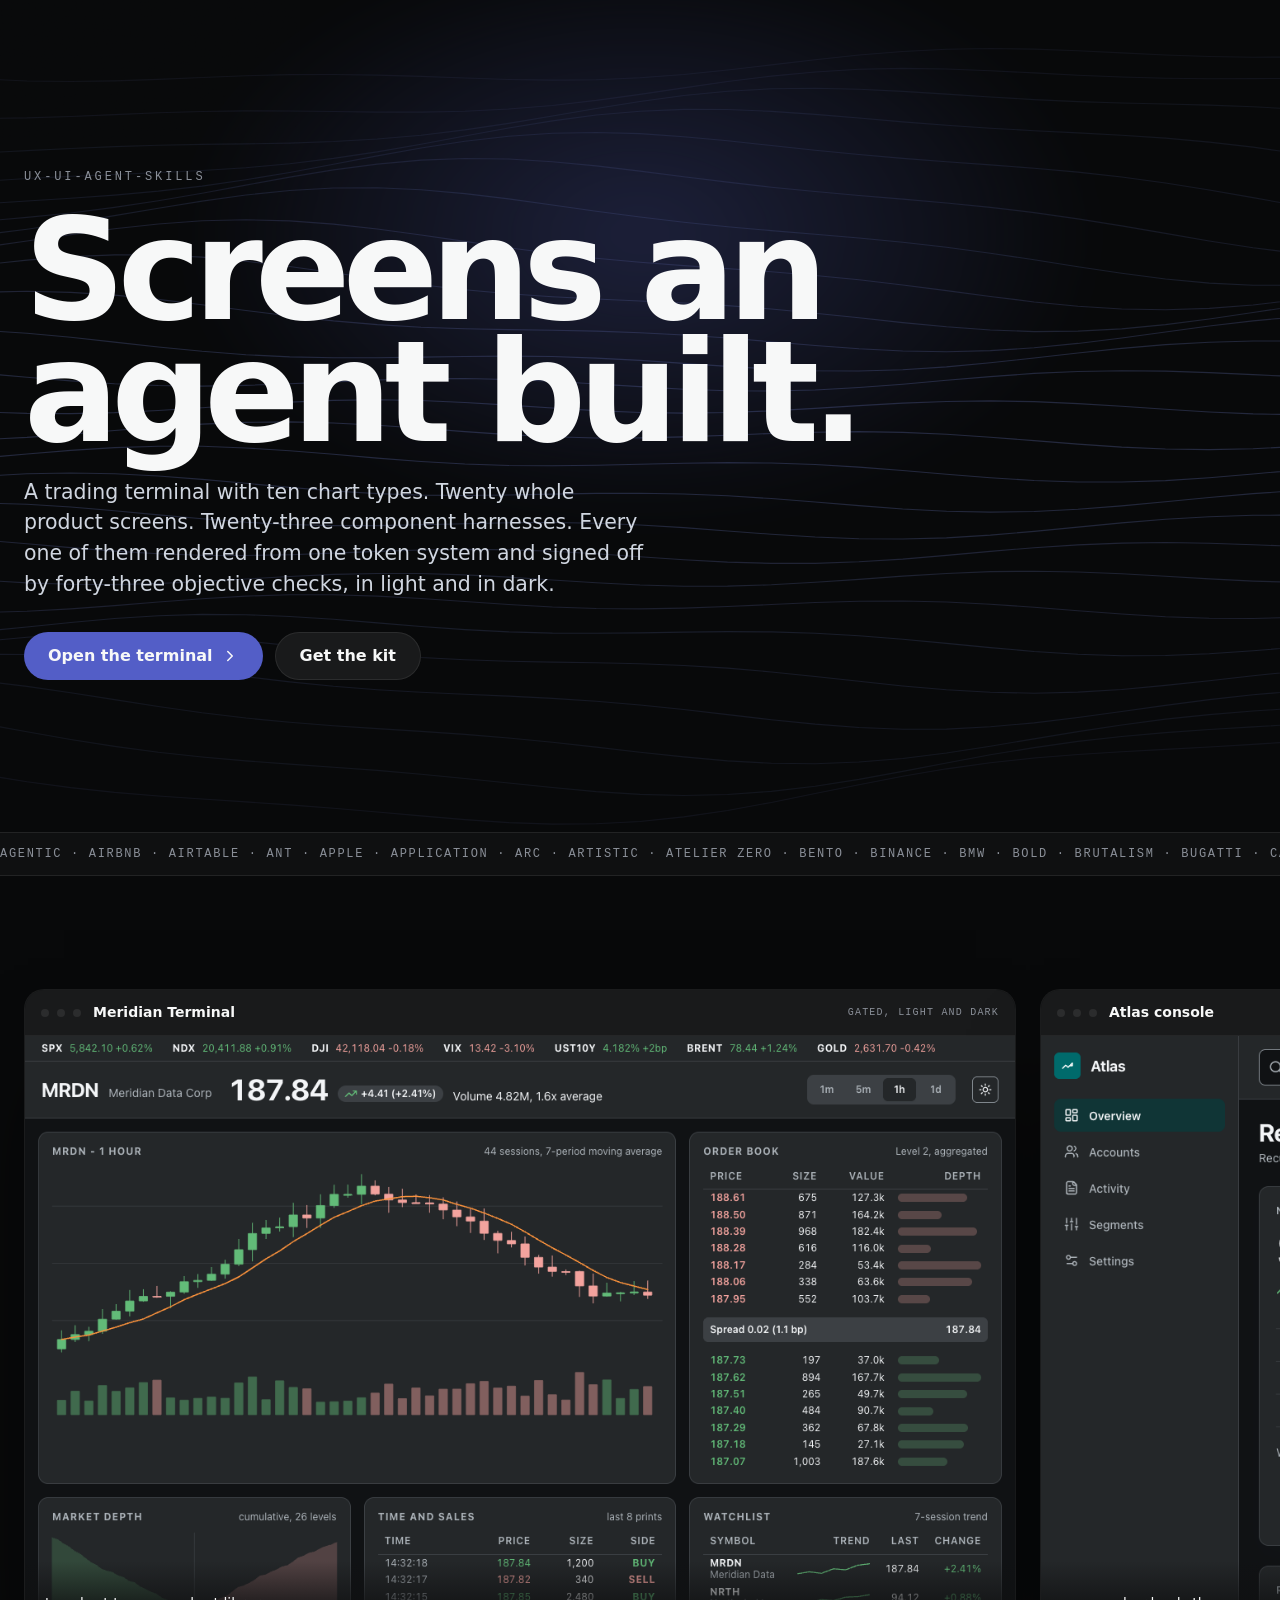
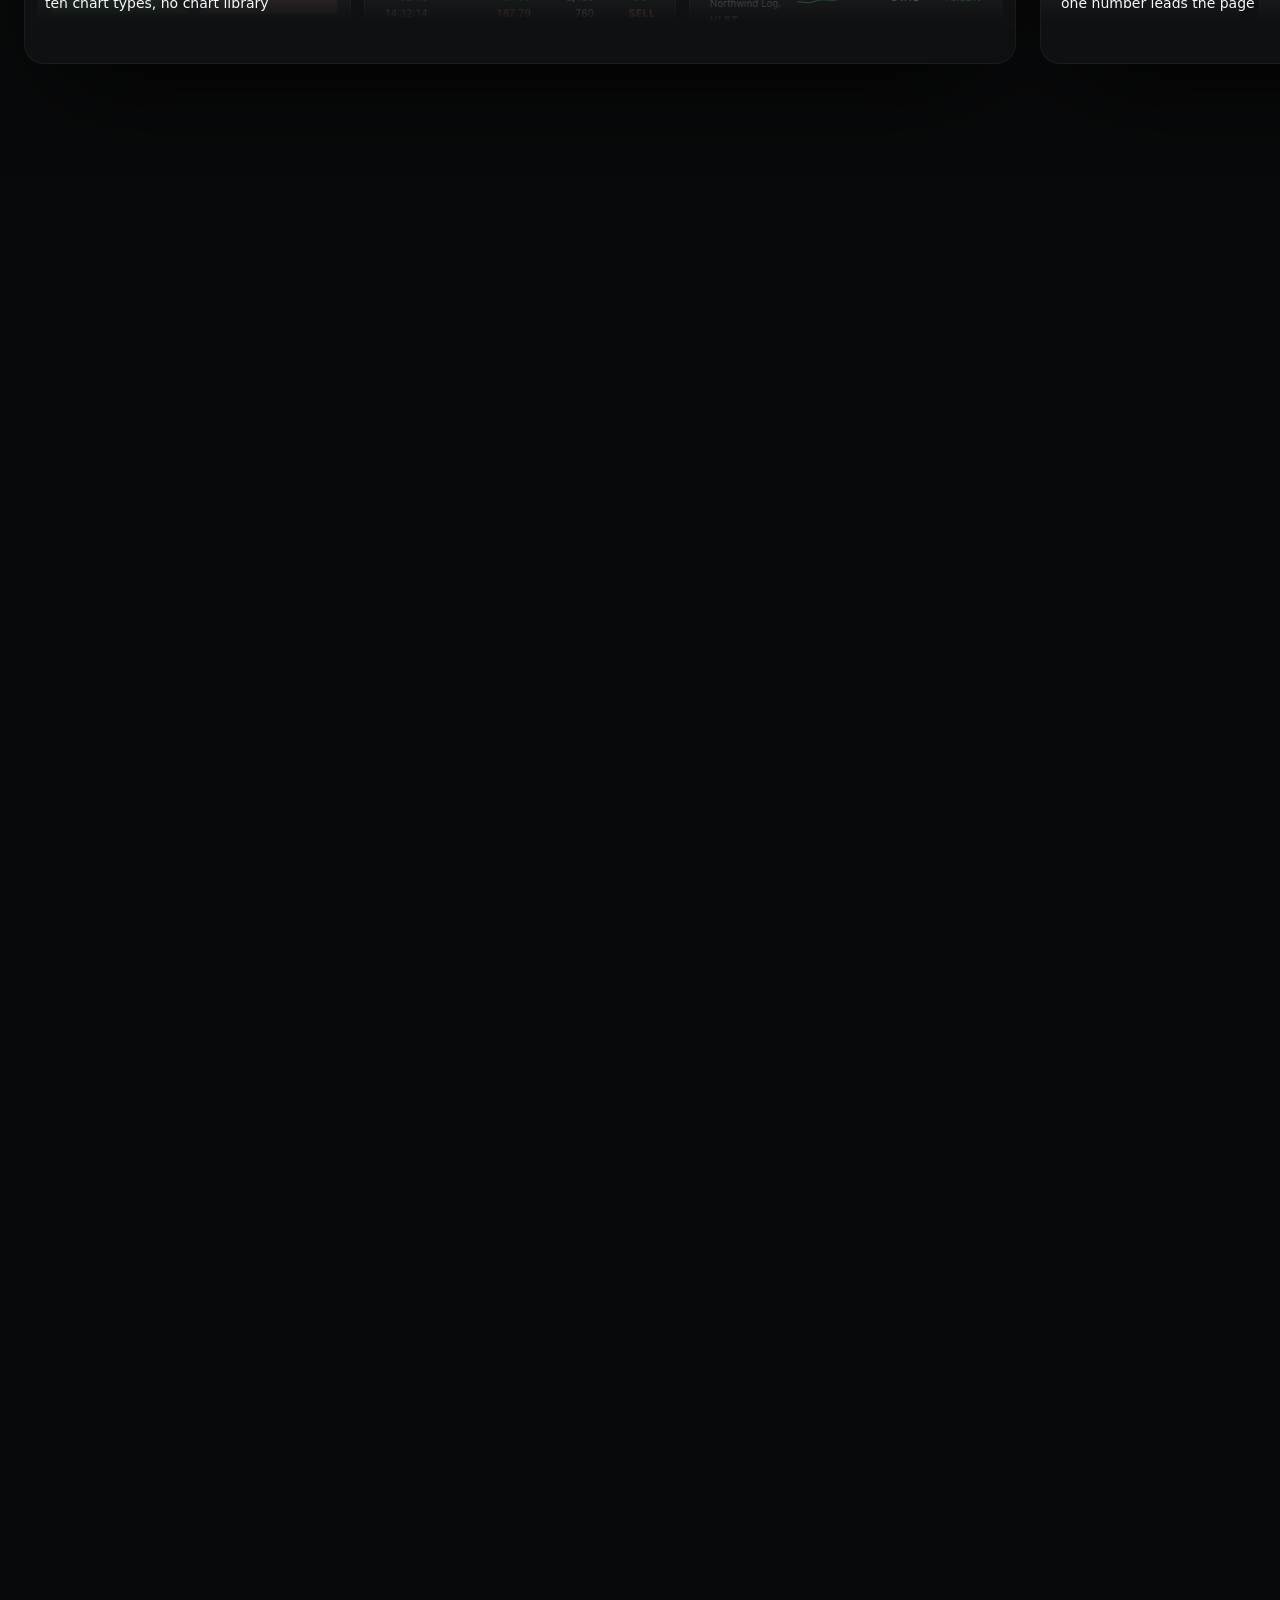
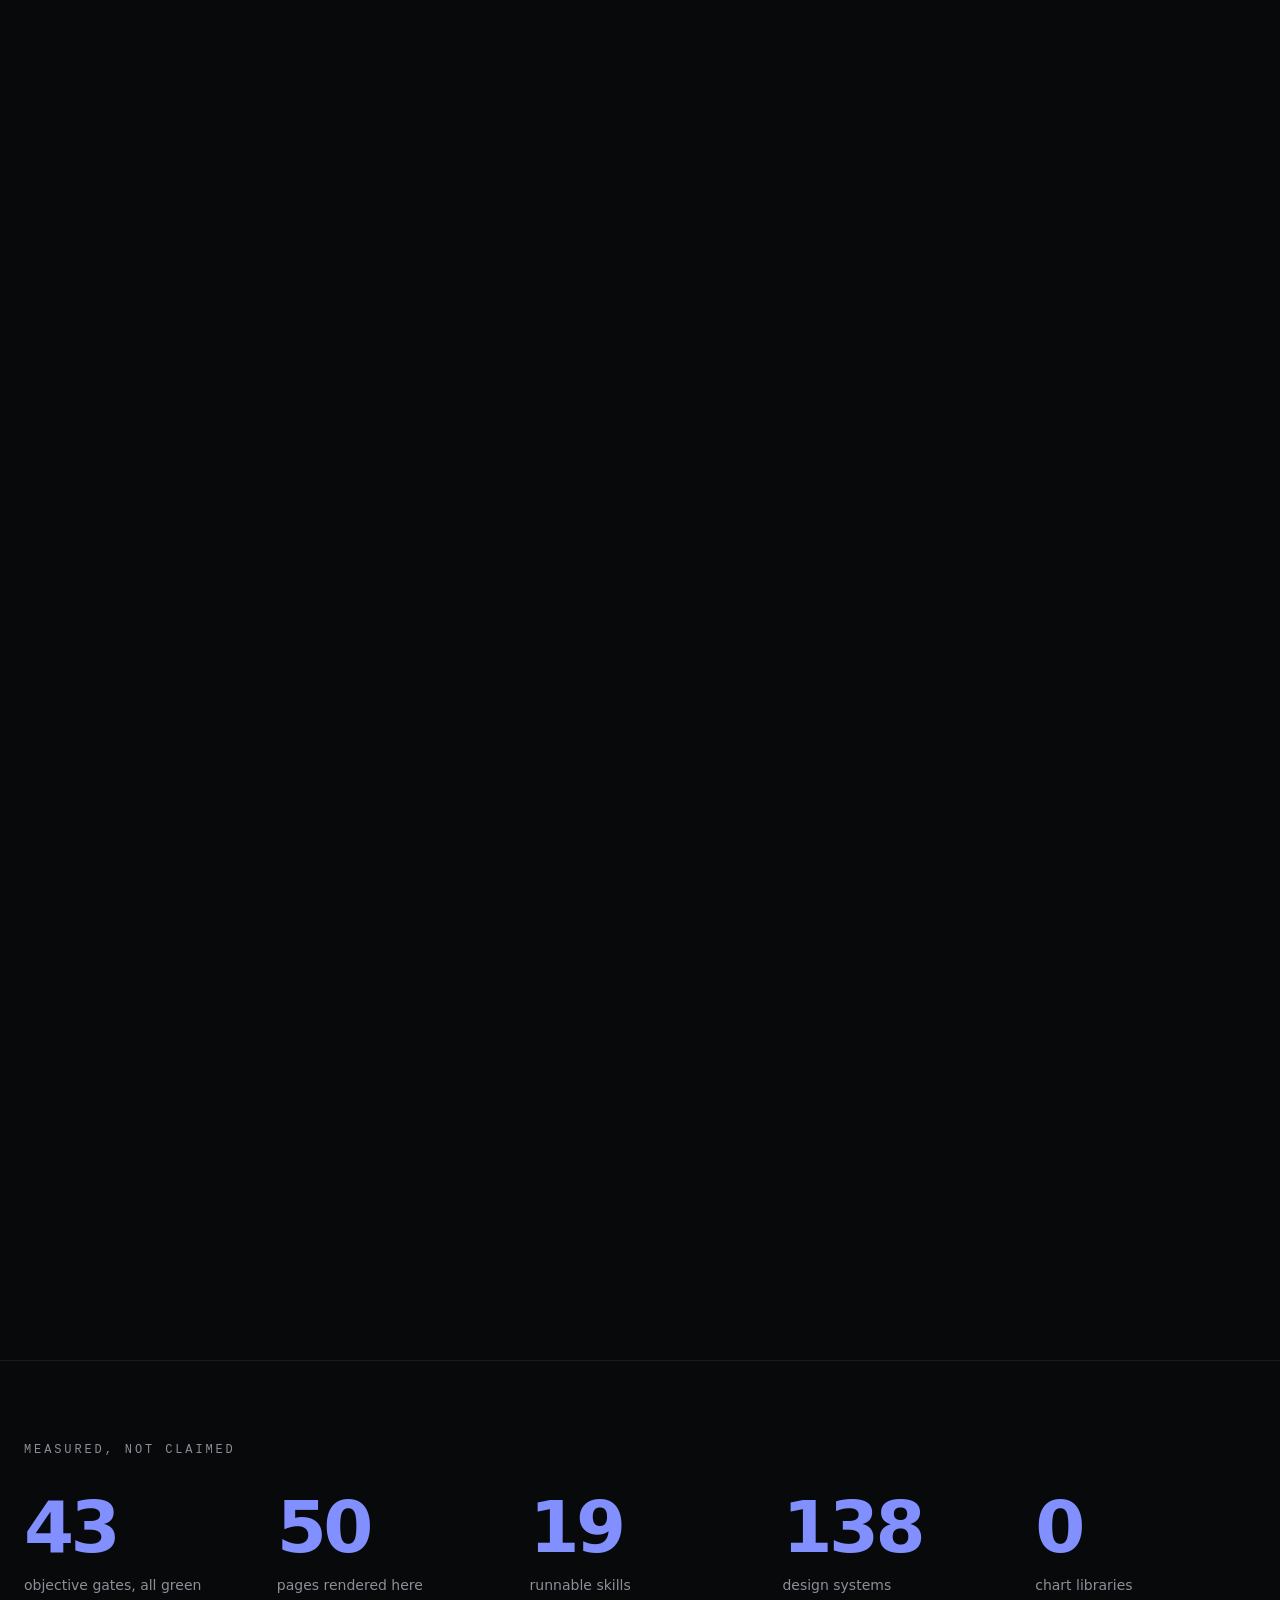
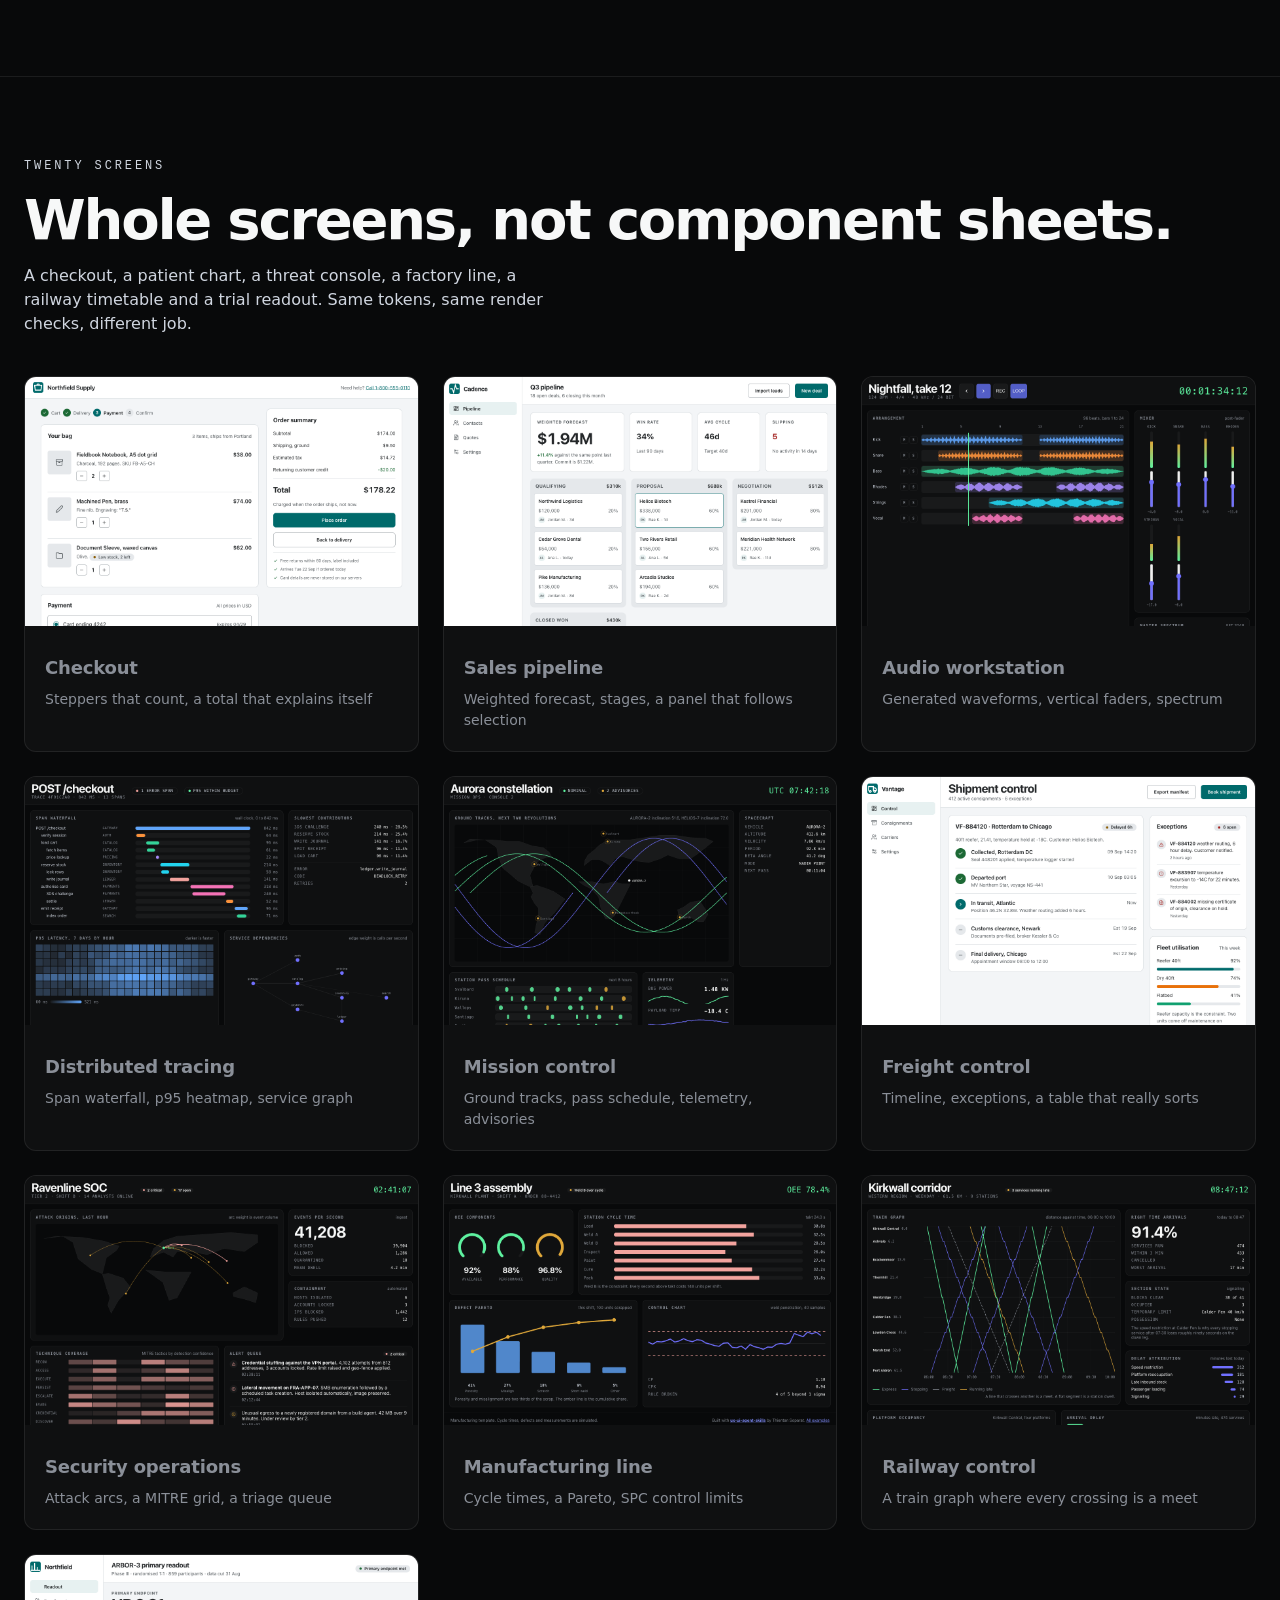
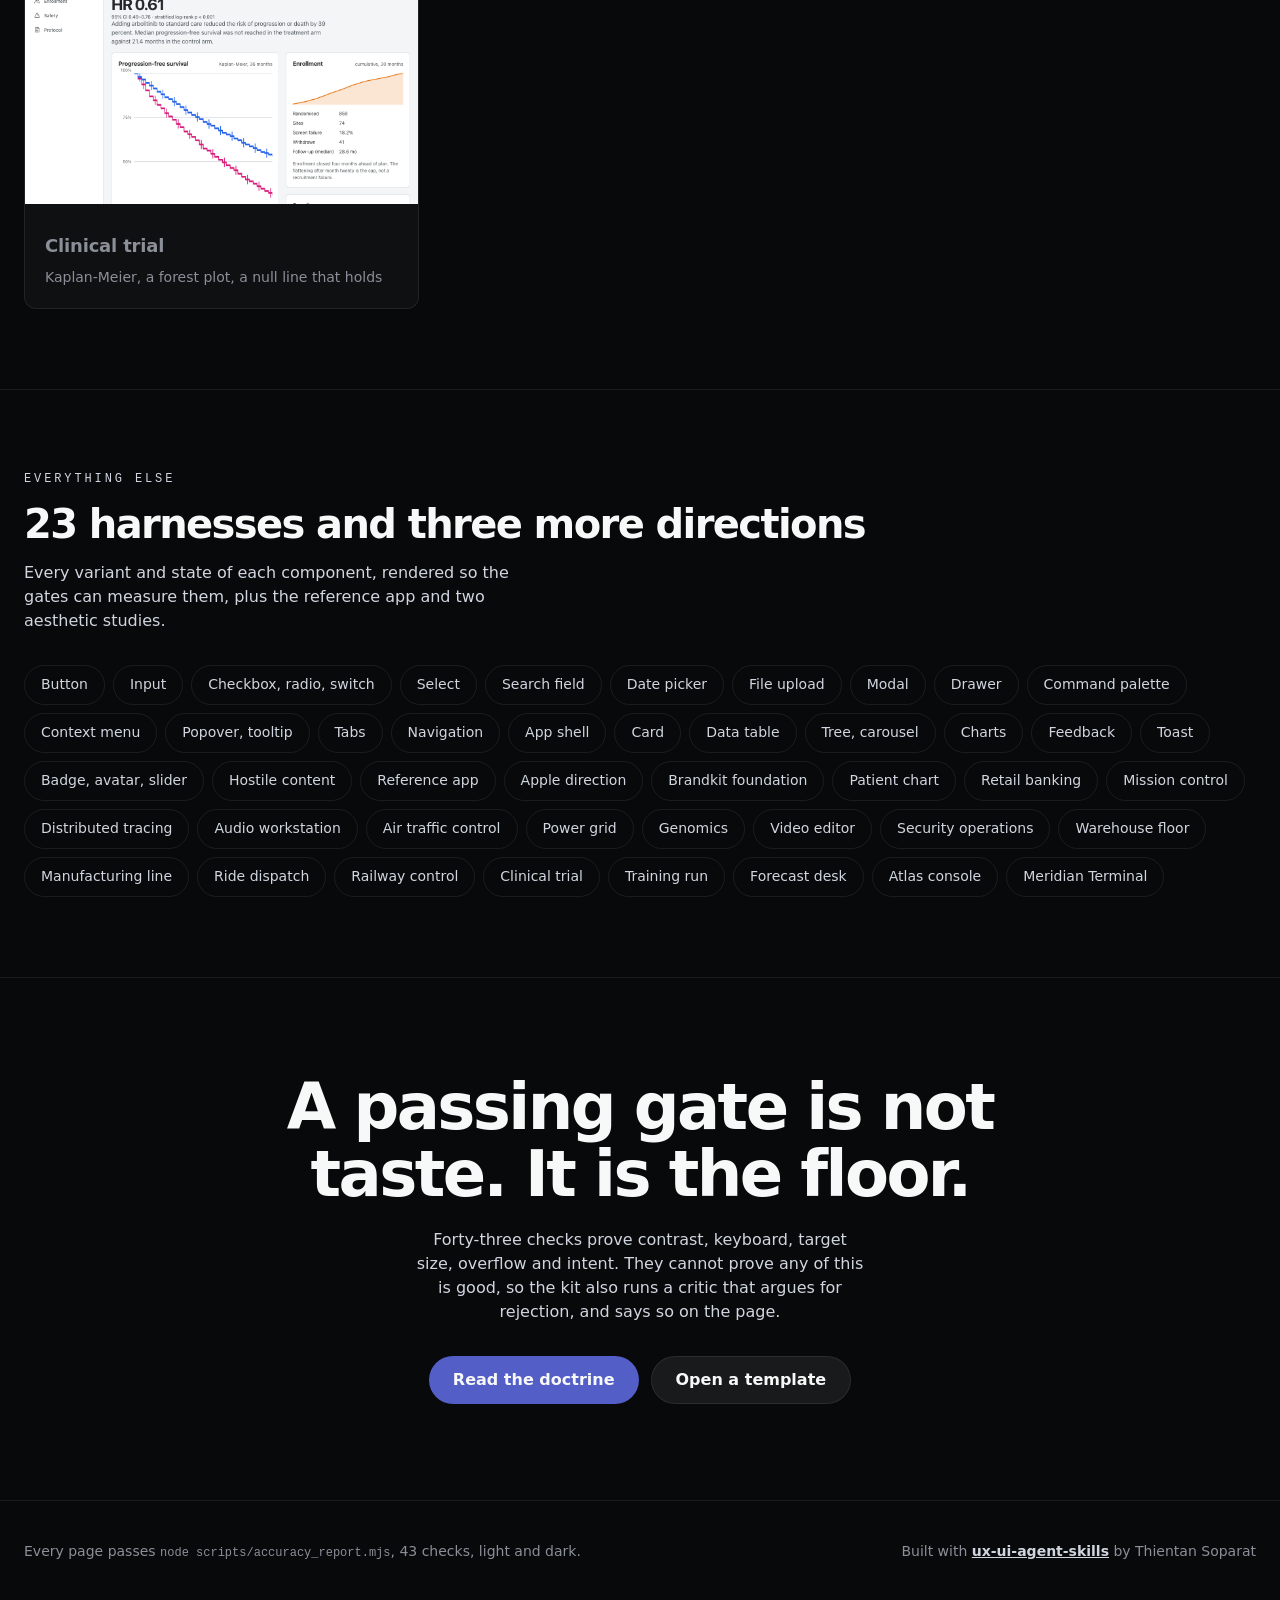
==== commit 1abd8a7a: "Frame the gallery screenshots as windows instead of letting them stop mid-row Each slide was a bare " ====
--- a/examples/index.html
+++ b/examples/index.html
@@ -70,13 +70,31 @@
   .rail{display:flex;gap:var(--space-6);padding-inline:var(--space-6);will-change:transform}
   @media (max-width:60rem){.rail{flex-direction:column;padding-inline:var(--space-4)}}
   .slide{flex:0 0 min(62rem,86vw);border-radius:var(--radius-lg);overflow:hidden;
-    border:1px solid var(--lin-hairline);background:var(--lin-panel);
+    border:1px solid var(--lin-hairline-soft);background:var(--lin-panel);
     box-shadow:0 50px 100px -40px rgba(0,0,0,.9)} /* ds-allow-hardcode: elevation ramp for a near-black canvas */
   @media (max-width:60rem){.slide{flex:auto}}
-  .slide figcaption{display:flex;justify-content:space-between;gap:var(--space-4);flex-wrap:wrap;
-    padding:var(--space-4) var(--space-5);border-block-start:1px solid var(--lin-hairline);
-    font-size:var(--text-sm);color:var(--lin-ink-2)}
-  .slide figcaption b{color:var(--lin-ink)}
+  /* A window bar turns a viewport capture into an application, which is what it
+     is. Without it the screenshot just stops, and a row sliced in half reads as
+     a rendering fault rather than a crop. */
+  .chrome{display:flex;align-items:center;gap:var(--space-3);padding:var(--space-3) var(--space-4);
+    border-block-end:1px solid var(--lin-hairline-soft);background:var(--lin-raised);min-inline-size:0}
+  .chrome .dots{display:flex;gap:var(--space-2);flex:none}
+  .chrome .dots i{inline-size:.5rem;block-size:.5rem;border-radius:var(--radius-full);
+    background:var(--lin-hairline);display:block}
+  .chrome b{font-size:var(--text-sm);font-weight:600;color:var(--lin-ink);min-inline-size:0;
+    overflow:hidden;text-overflow:ellipsis;white-space:nowrap}
+  .chrome em{margin-inline-start:auto;font-family:var(--font-mono);font-size:.625rem;font-style:normal;
+    letter-spacing:.12em;text-transform:uppercase;color:var(--lin-ink-3);flex:none}
+  @media (max-width:30rem){.chrome em{display:none}}
+  /* The capture ends mid-content by nature. Fading the last strip into the panel
+     makes that a horizon instead of a cut, and gives the caption a ground. */
+  .shot{position:relative;display:block;min-inline-size:0}
+  .shot img{display:block;inline-size:100%;block-size:auto}
+  .shot figcaption{position:absolute;inset-inline:0;inset-block-end:0;
+    padding:var(--space-8) var(--space-5) var(--space-4);font-size:var(--text-sm);
+    color:var(--lin-ink);font-weight:500;
+    background:linear-gradient(to bottom,transparent,var(--lin-panel) 88%)}
+  @media (max-width:30rem){.shot figcaption{padding-block-start:var(--space-6)}}
 
   /* ---------- numbers ---------- */
   .counts{padding-block:var(--space-20);border-block-start:1px solid var(--lin-hairline)}
@@ -184,24 +202,36 @@
   <div class="sticky">
     <div class="rail" id="rail">
       <figure class="slide" style="margin:0">
-        <img src="./thumbs/terminal-thumb.png" width="1200" height="720" decoding="async"
+        <div class="chrome"><span class="dots" aria-hidden="true"><i></i><i></i><i></i></span><b>Meridian Terminal</b><em>gated, light and dark</em></div>
+        <div class="shot">
+          <img src="./thumbs/terminal-thumb.png" width="1200" height="720" decoding="async"
           alt="Meridian Terminal: candlestick chart with volume, order book, depth curve, tape and watchlist" />
-        <figcaption><b>Meridian Terminal</b><span>ten chart types, no chart library</span></figcaption>
+          <figcaption>ten chart types, no chart library</figcaption>
+        </div>
       </figure>
       <figure class="slide" style="margin:0">
-        <img src="./thumbs/atlas-dark.png" width="1200" height="720" loading="lazy" decoding="async"
+        <div class="chrome"><span class="dots" aria-hidden="true"><i></i><i></i><i></i></span><b>Atlas console</b><em>gated, light and dark</em></div>
+        <div class="shot">
+          <img src="./thumbs/atlas-dark.png" width="1200" height="720" loading="lazy" decoding="async"
           alt="Atlas revenue console: hero revenue figure, weekly bars, retention and churn" />
-        <figcaption><b>Atlas console</b><span>one number leads the page</span></figcaption>
+          <figcaption>one number leads the page</figcaption>
+        </div>
       </figure>
       <figure class="slide" style="margin:0">
-        <img src="./thumbs/tpl-banking.png" width="1200" height="760" loading="lazy" decoding="async"
+        <div class="chrome"><span class="dots" aria-hidden="true"><i></i><i></i><i></i></span><b>Harbor Bank</b><em>gated, light and dark</em></div>
+        <div class="shot">
+          <img src="./thumbs/tpl-banking.png" width="1200" height="760" loading="lazy" decoding="async"
           alt="Retail banking: balances, transaction ledger, spending breakdown" />
-        <figcaption><b>Harbor Bank</b><span>ledger, spending, a transfer that traps focus</span></figcaption>
+          <figcaption>ledger, spending, a transfer that traps focus</figcaption>
+        </div>
       </figure>
       <figure class="slide" style="margin:0">
-        <img src="./thumbs/tpl-emr.png" width="1200" height="760" loading="lazy" decoding="async"
+        <div class="chrome"><span class="dots" aria-hidden="true"><i></i><i></i><i></i></span><b>Meridian Health</b><em>gated, light and dark</em></div>
+        <div class="shot">
+          <img src="./thumbs/tpl-emr.png" width="1200" height="760" loading="lazy" decoding="async"
           alt="Patient chart: allergy banner, vitals with trends, labs against reference ranges" />
-        <figcaption><b>Meridian Health</b><span>the allergy banner comes first</span></figcaption>
+          <figcaption>the allergy banner comes first</figcaption>
+        </div>
       </figure>
     </div>
   </div>
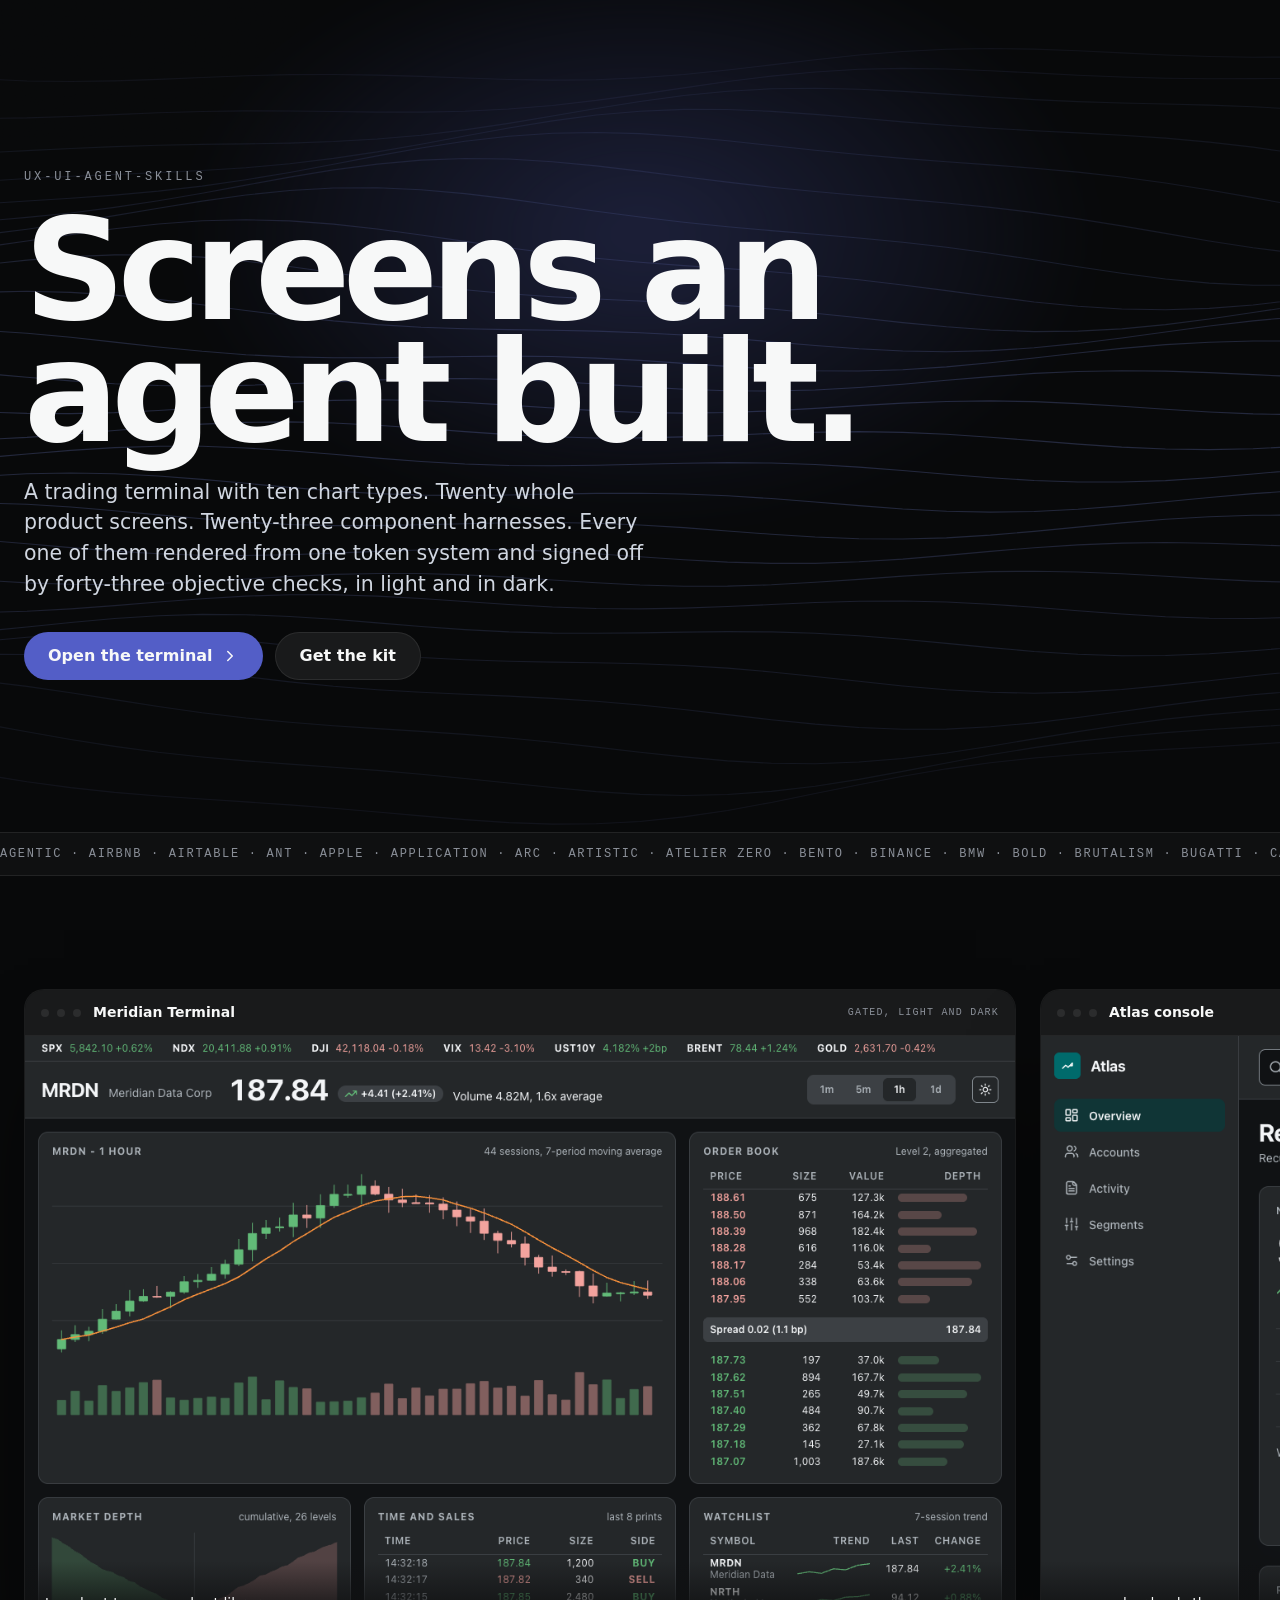
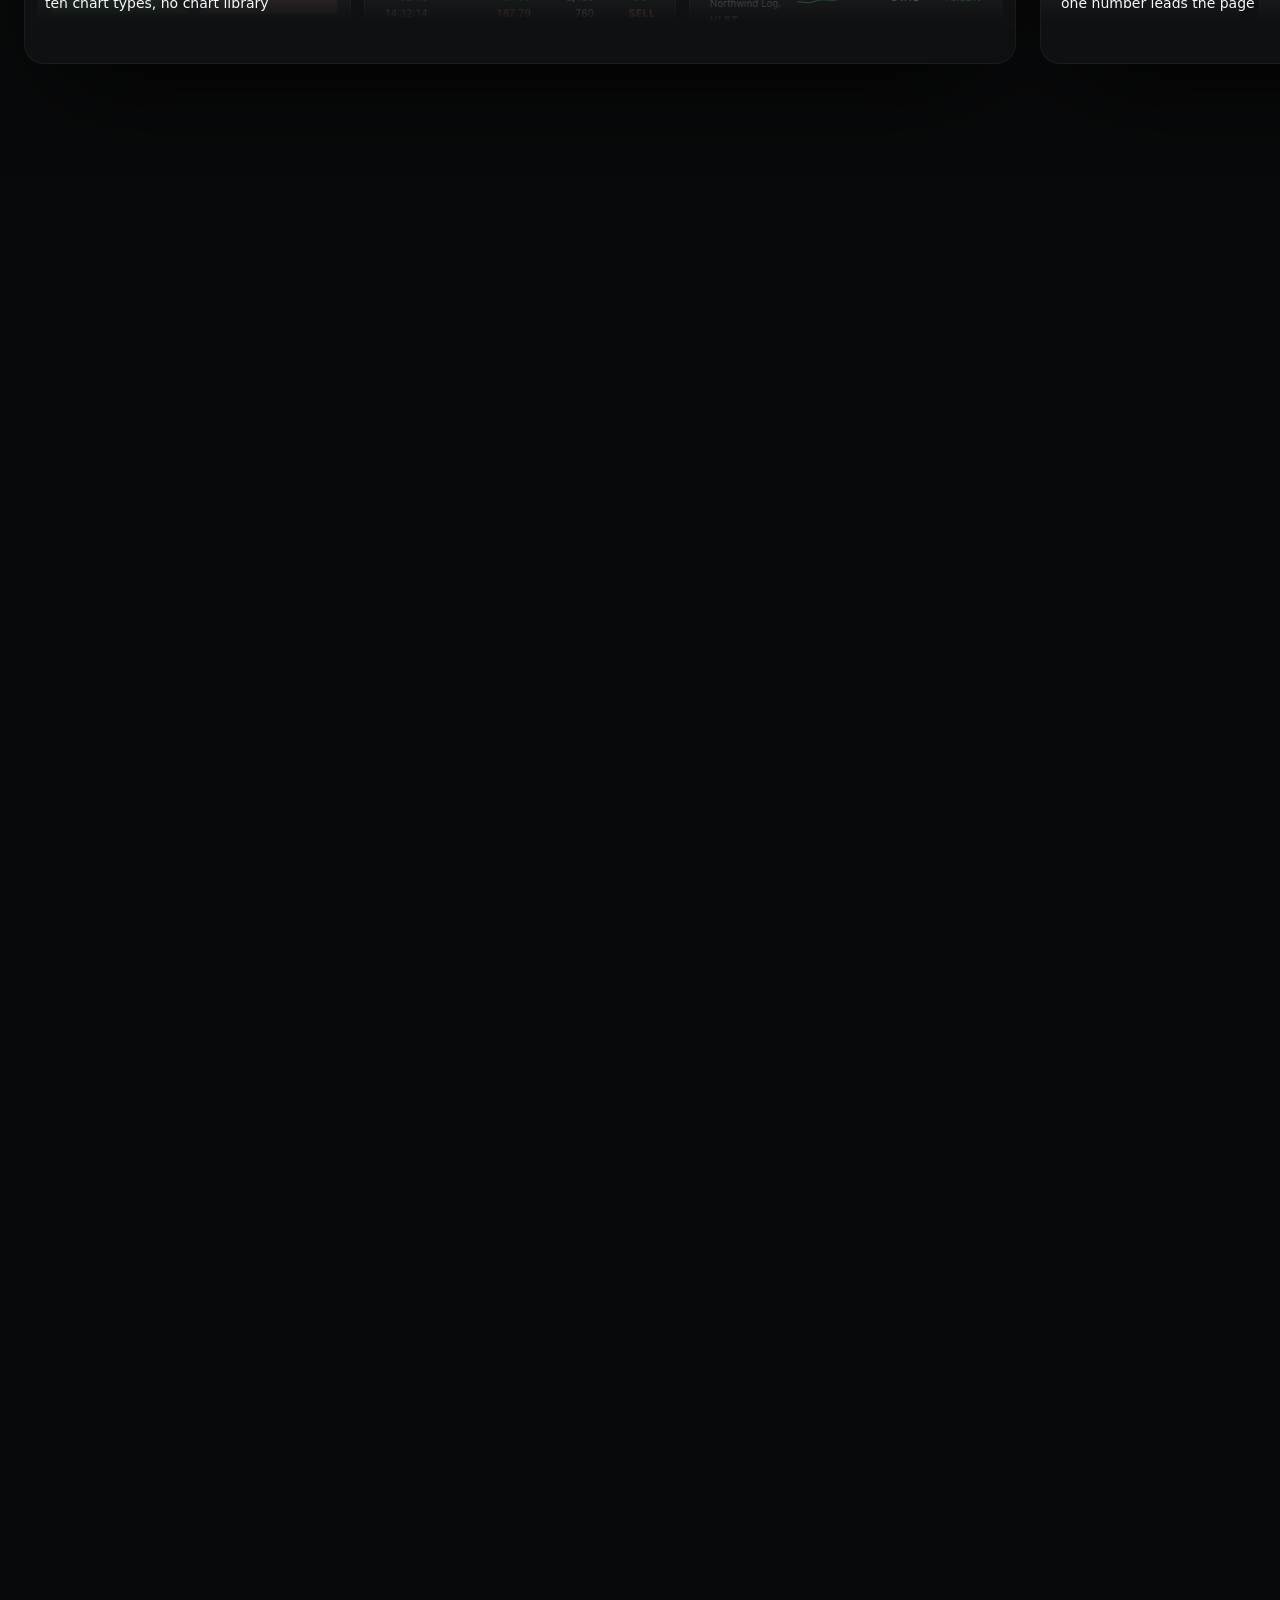
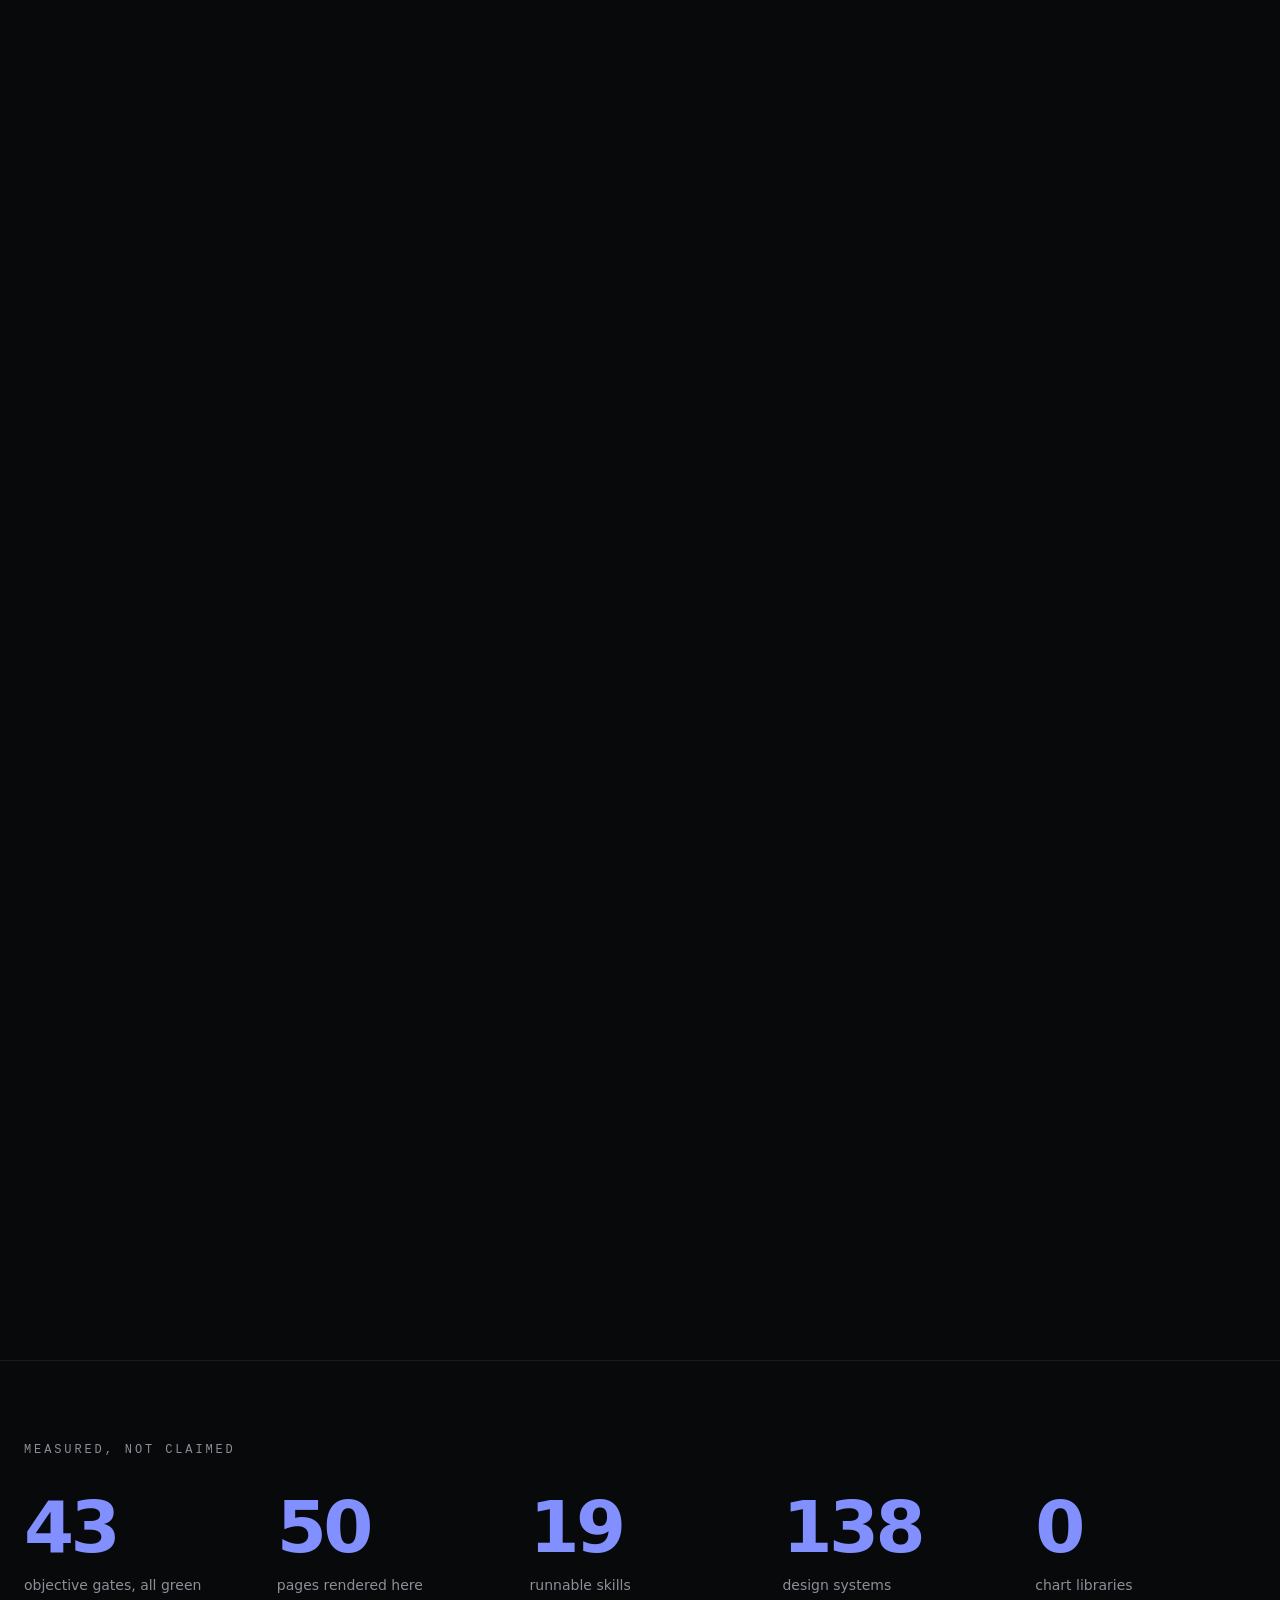
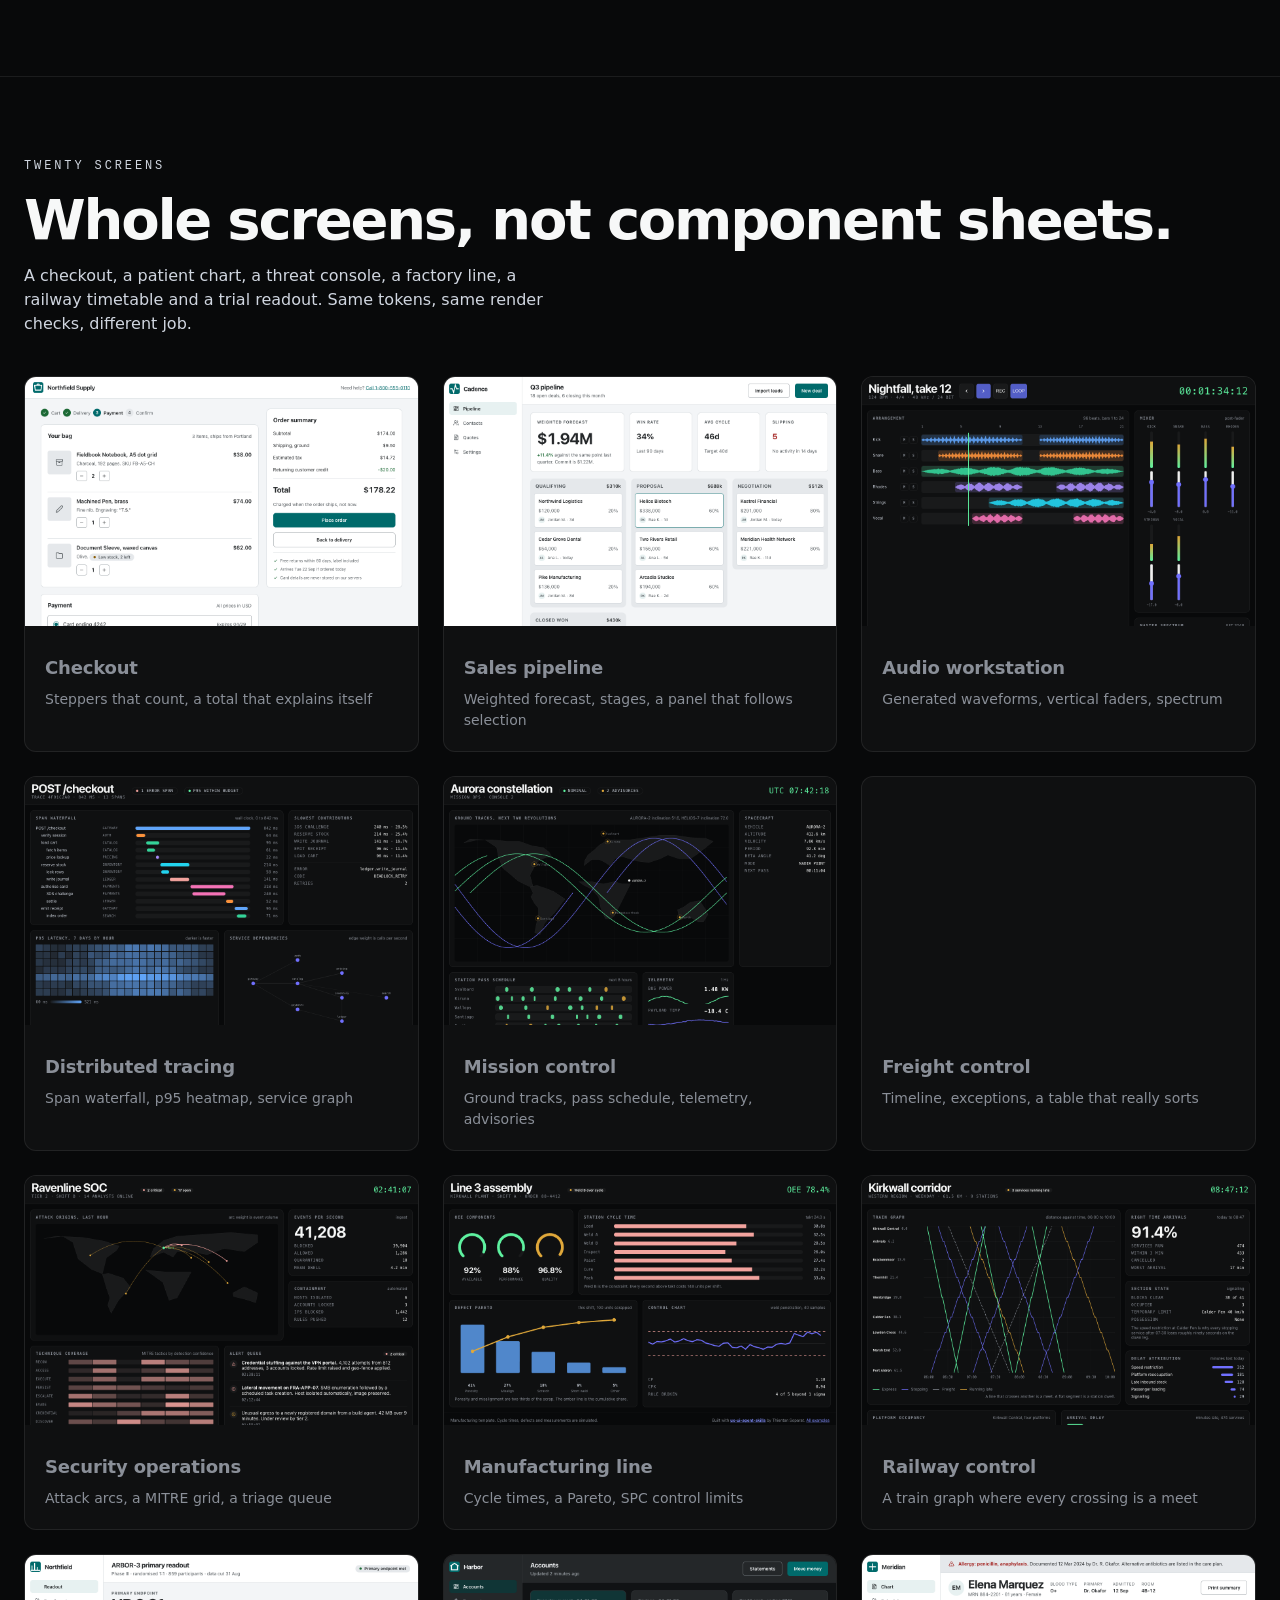
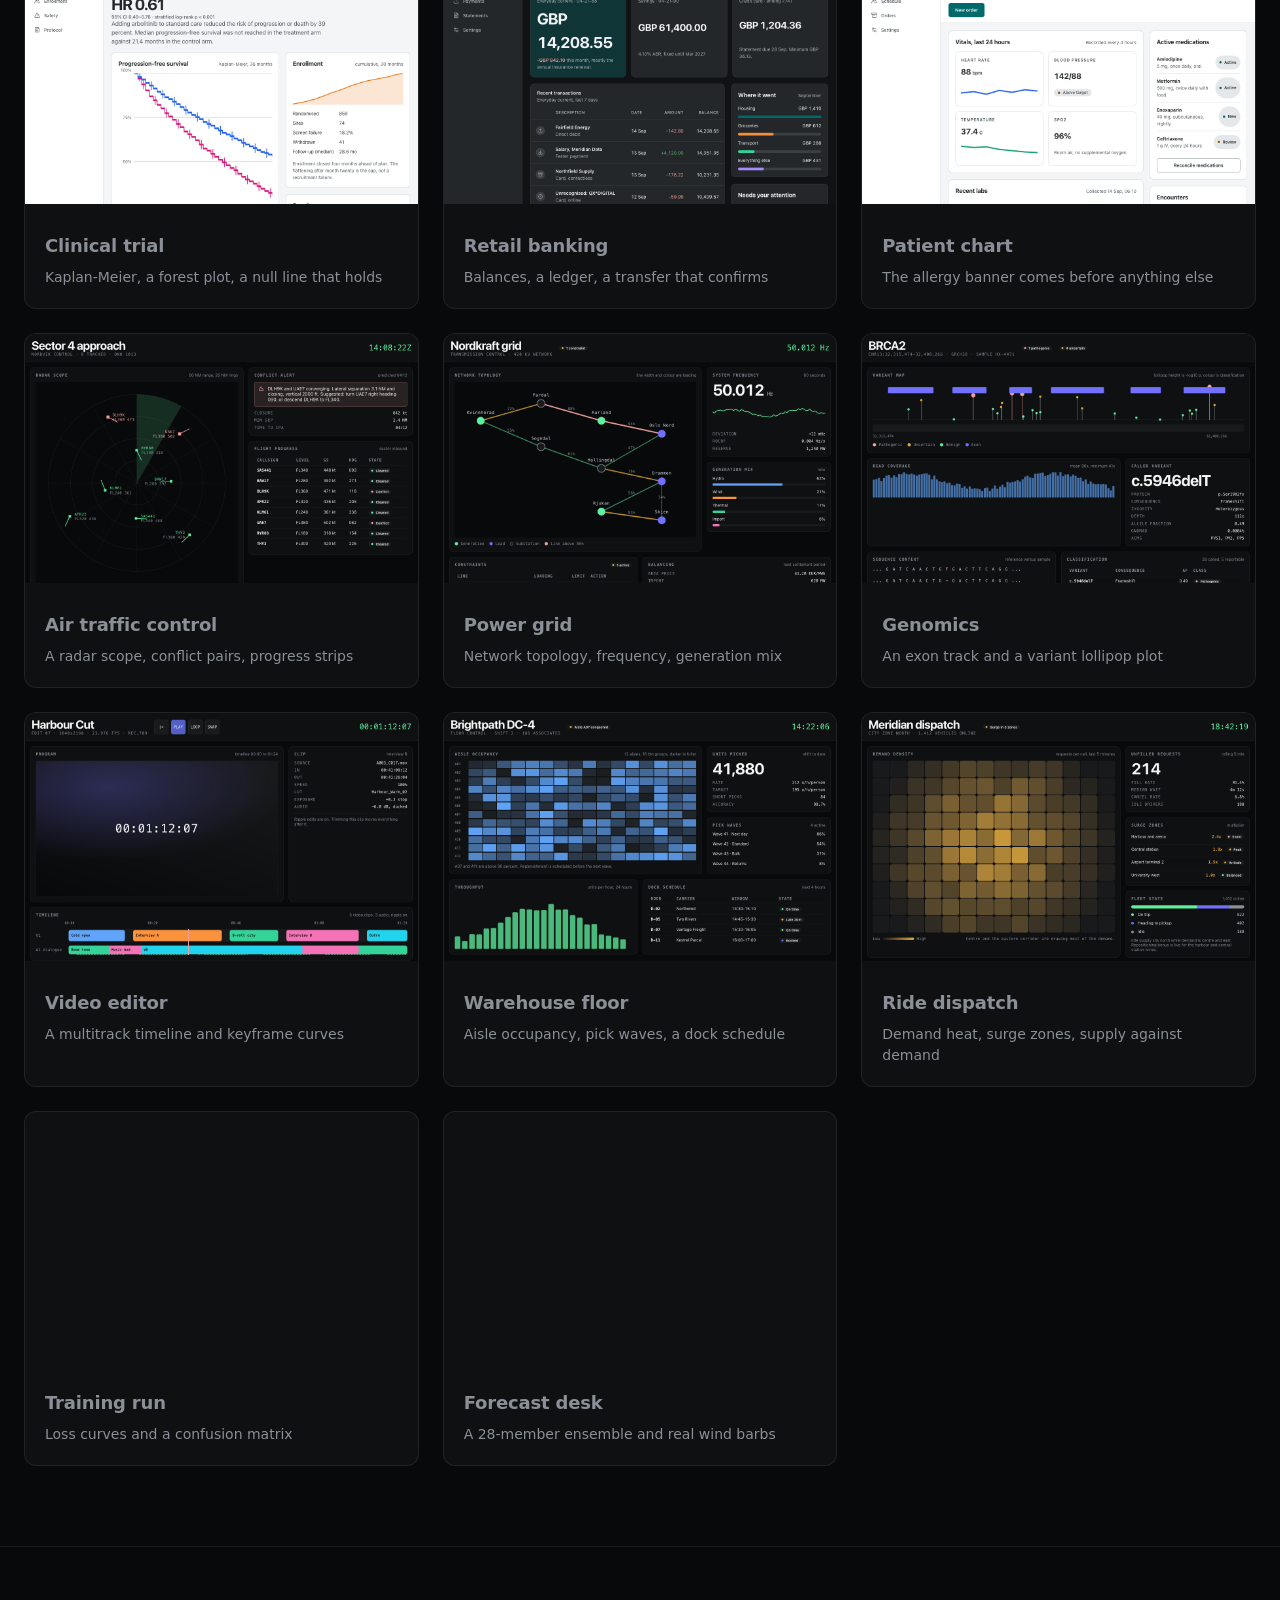
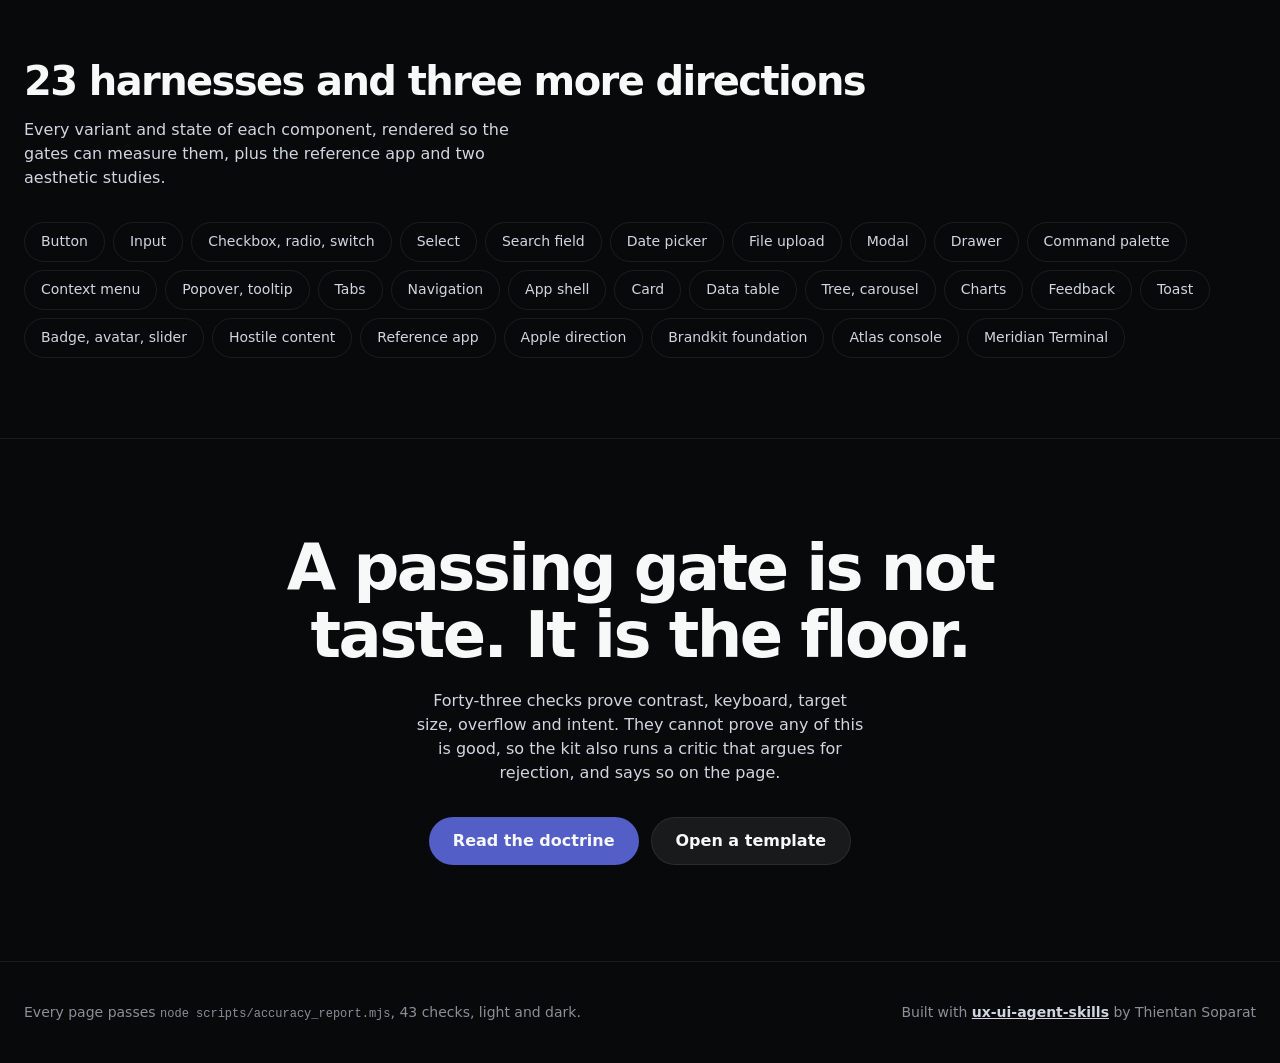
==== commit ca7bfbe7: "Show all twenty screens, instead of ten cards and ten text links The front door claimed twenty whole" ====
--- a/examples/index.html
+++ b/examples/index.html
@@ -287,6 +287,36 @@
       <a class="card rise tilt" href="./templates/trial.html">
         <img src="./thumbs/tpl-trial.png" width="1200" height="760" loading="lazy" decoding="async" alt="Clinical trial readout in light theme with Kaplan-Meier survival curves, a subgroup forest plot and an adverse event table" />
         <span class="body"><strong>Clinical trial</strong><span>Kaplan-Meier, a forest plot, a null line that holds</span></span></a>
+      <a class="card rise tilt" href="./templates/banking.html">
+        <img src="./thumbs/tpl-banking.png" width="1200" height="760" loading="lazy" decoding="async" alt="Retail banking screen with account balances, a spending breakdown and a transaction ledger" />
+        <span class="body"><strong>Retail banking</strong><span>Balances, a ledger, a transfer that confirms</span></span></a>
+      <a class="card rise tilt" href="./templates/emr.html">
+        <img src="./thumbs/tpl-emr.png" width="1200" height="760" loading="lazy" decoding="async" alt="Electronic patient chart with an allergy banner, vitals trends, medications and an encounter timeline" />
+        <span class="body"><strong>Patient chart</strong><span>The allergy banner comes before anything else</span></span></a>
+      <a class="card rise tilt" href="./templates/atc.html">
+        <img src="./thumbs/tpl-atc.png" width="1200" height="760" loading="lazy" decoding="async" alt="Air traffic control radar scope with range rings, aircraft vectors, conflict pairs and flight progress strips" />
+        <span class="body"><strong>Air traffic control</strong><span>A radar scope, conflict pairs, progress strips</span></span></a>
+      <a class="card rise tilt" href="./templates/grid.html">
+        <img src="./thumbs/tpl-grid.png" width="1200" height="760" loading="lazy" decoding="async" alt="Power grid console showing network topology with line loading, system frequency and generation mix" />
+        <span class="body"><strong>Power grid</strong><span>Network topology, frequency, generation mix</span></span></a>
+      <a class="card rise tilt" href="./templates/genomics.html">
+        <img src="./thumbs/tpl-genomics.png" width="1200" height="760" loading="lazy" decoding="async" alt="Genomics browser with an exon track, a variant lollipop plot and a coverage histogram" />
+        <span class="body"><strong>Genomics</strong><span>An exon track and a variant lollipop plot</span></span></a>
+      <a class="card rise tilt" href="./templates/editor.html">
+        <img src="./thumbs/tpl-editor.png" width="1200" height="760" loading="lazy" decoding="async" alt="Video editor with a multitrack timeline, an audio waveform and a keyframe curve editor" />
+        <span class="body"><strong>Video editor</strong><span>A multitrack timeline and keyframe curves</span></span></a>
+      <a class="card rise tilt" href="./templates/warehouse.html">
+        <img src="./thumbs/tpl-warehouse.png" width="1200" height="760" loading="lazy" decoding="async" alt="Warehouse floor control with an aisle occupancy heatmap, pick wave progress and a dock schedule" />
+        <span class="body"><strong>Warehouse floor</strong><span>Aisle occupancy, pick waves, a dock schedule</span></span></a>
+      <a class="card rise tilt" href="./templates/dispatch.html">
+        <img src="./thumbs/tpl-dispatch.png" width="1200" height="760" loading="lazy" decoding="async" alt="Ride dispatch console with a demand heat grid, surge zones and supply plotted against demand" />
+        <span class="body"><strong>Ride dispatch</strong><span>Demand heat, surge zones, supply against demand</span></span></a>
+      <a class="card rise tilt" href="./templates/training.html">
+        <img src="./thumbs/tpl-training.png" width="1200" height="760" loading="lazy" decoding="async" alt="Machine learning training console with loss and validation curves, a learning rate schedule and a confusion matrix" />
+        <span class="body"><strong>Training run</strong><span>Loss curves and a confusion matrix</span></span></a>
+      <a class="card rise tilt" href="./templates/weather.html">
+        <img src="./thumbs/tpl-weather.png" width="1200" height="760" loading="lazy" decoding="async" alt="Meteorology forecast desk with an ensemble spaghetti plot, WMO wind barbs and precipitation accumulation" />
+        <span class="body"><strong>Forecast desk</strong><span>A 28-member ensemble and real wind barbs</span></span></a>
     </div>
   </div>
 </section>
@@ -312,7 +342,6 @@
       <a href="./component-states/edge-cases.html">Hostile content</a>
       <a href="./sample-app/preview.html">Reference app</a><a href="./apple-demo/index.html">Apple direction</a>
       <a href="./brandkit-demo/index.html">Brandkit foundation</a>
-      <a href="./templates/emr.html">Patient chart</a><a href="./templates/banking.html">Retail banking</a><a href="./templates/orbital.html">Mission control</a><a href="./templates/tracing.html">Distributed tracing</a><a href="./templates/daw.html">Audio workstation</a><a href="./templates/atc.html">Air traffic control</a><a href="./templates/grid.html">Power grid</a><a href="./templates/genomics.html">Genomics</a><a href="./templates/editor.html">Video editor</a><a href="./templates/soc.html">Security operations</a><a href="./templates/warehouse.html">Warehouse floor</a><a href="./templates/mes.html">Manufacturing line</a><a href="./templates/dispatch.html">Ride dispatch</a><a href="./templates/rail.html">Railway control</a><a href="./templates/trial.html">Clinical trial</a><a href="./templates/training.html">Training run</a><a href="./templates/weather.html">Forecast desk</a>
       <a href="./showcase/index.html">Atlas console</a><a href="./terminal/index.html">Meridian Terminal</a>
     </nav>
   </div>
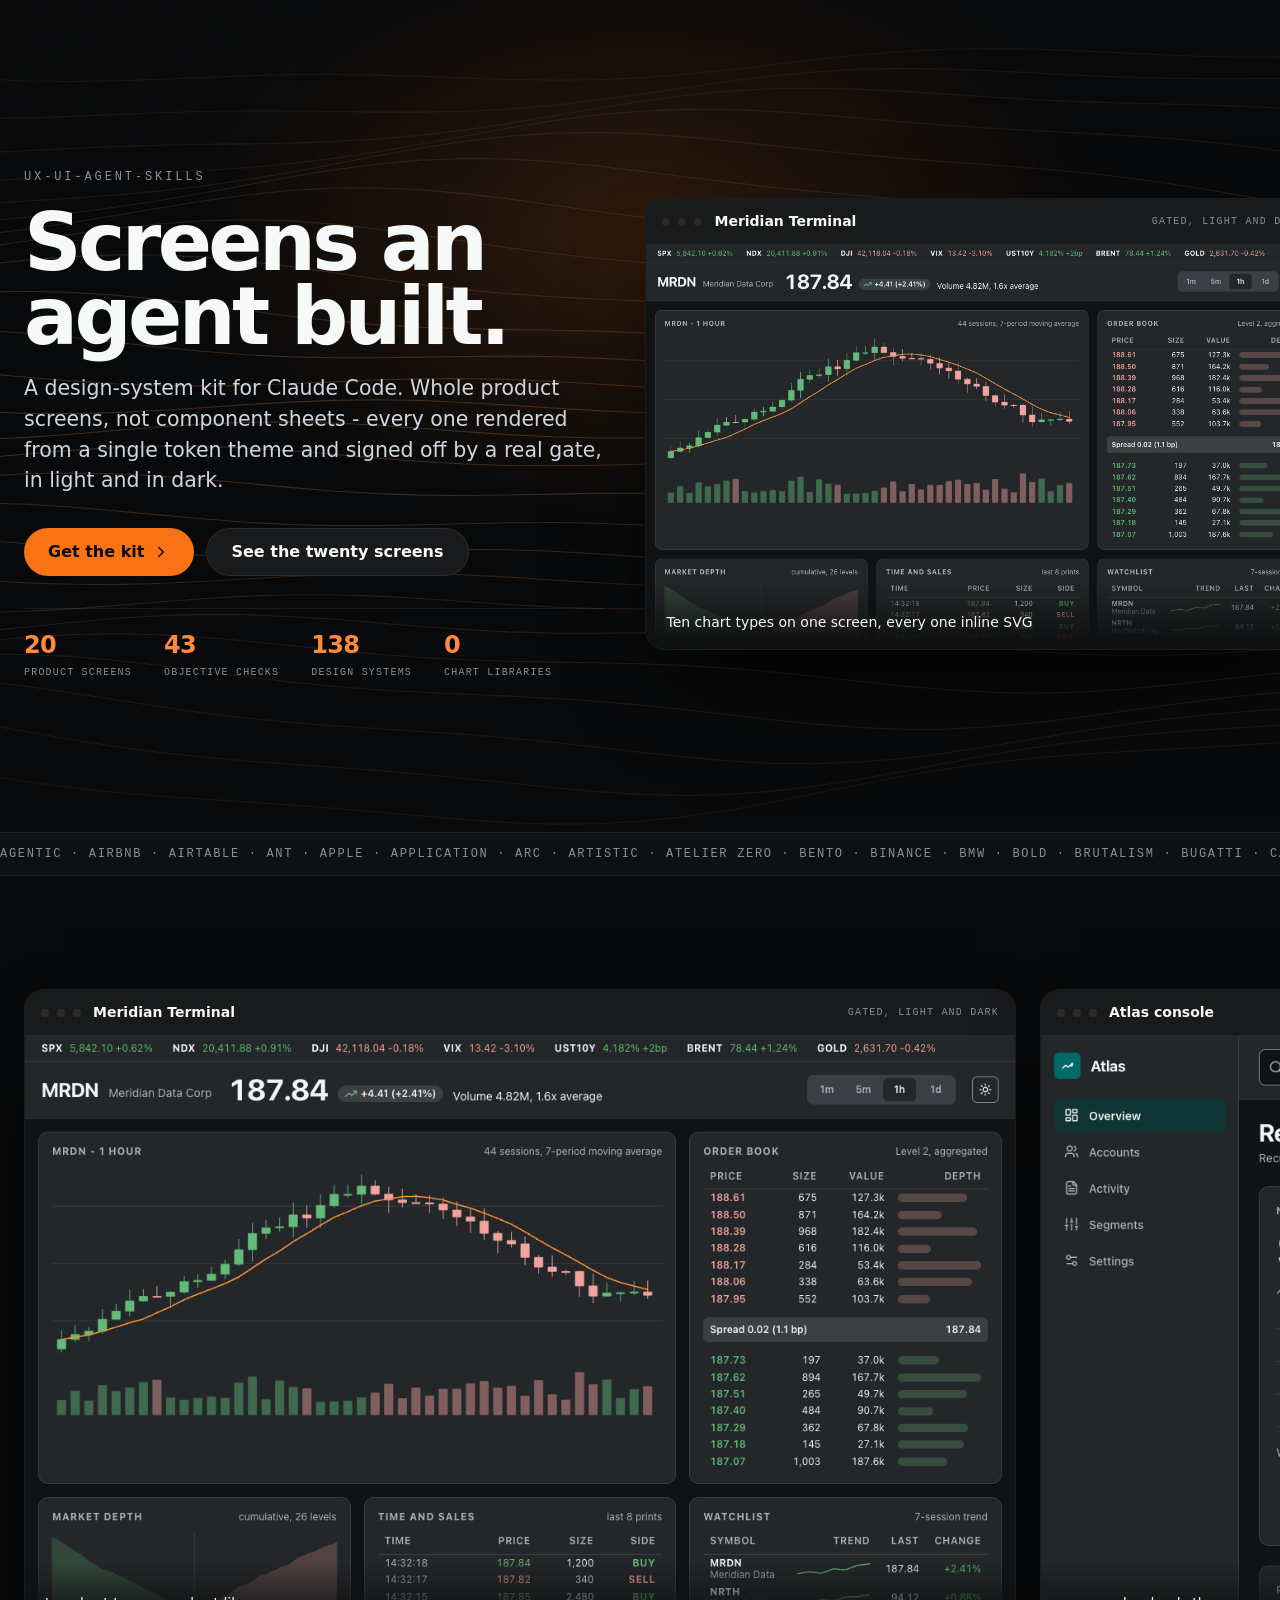
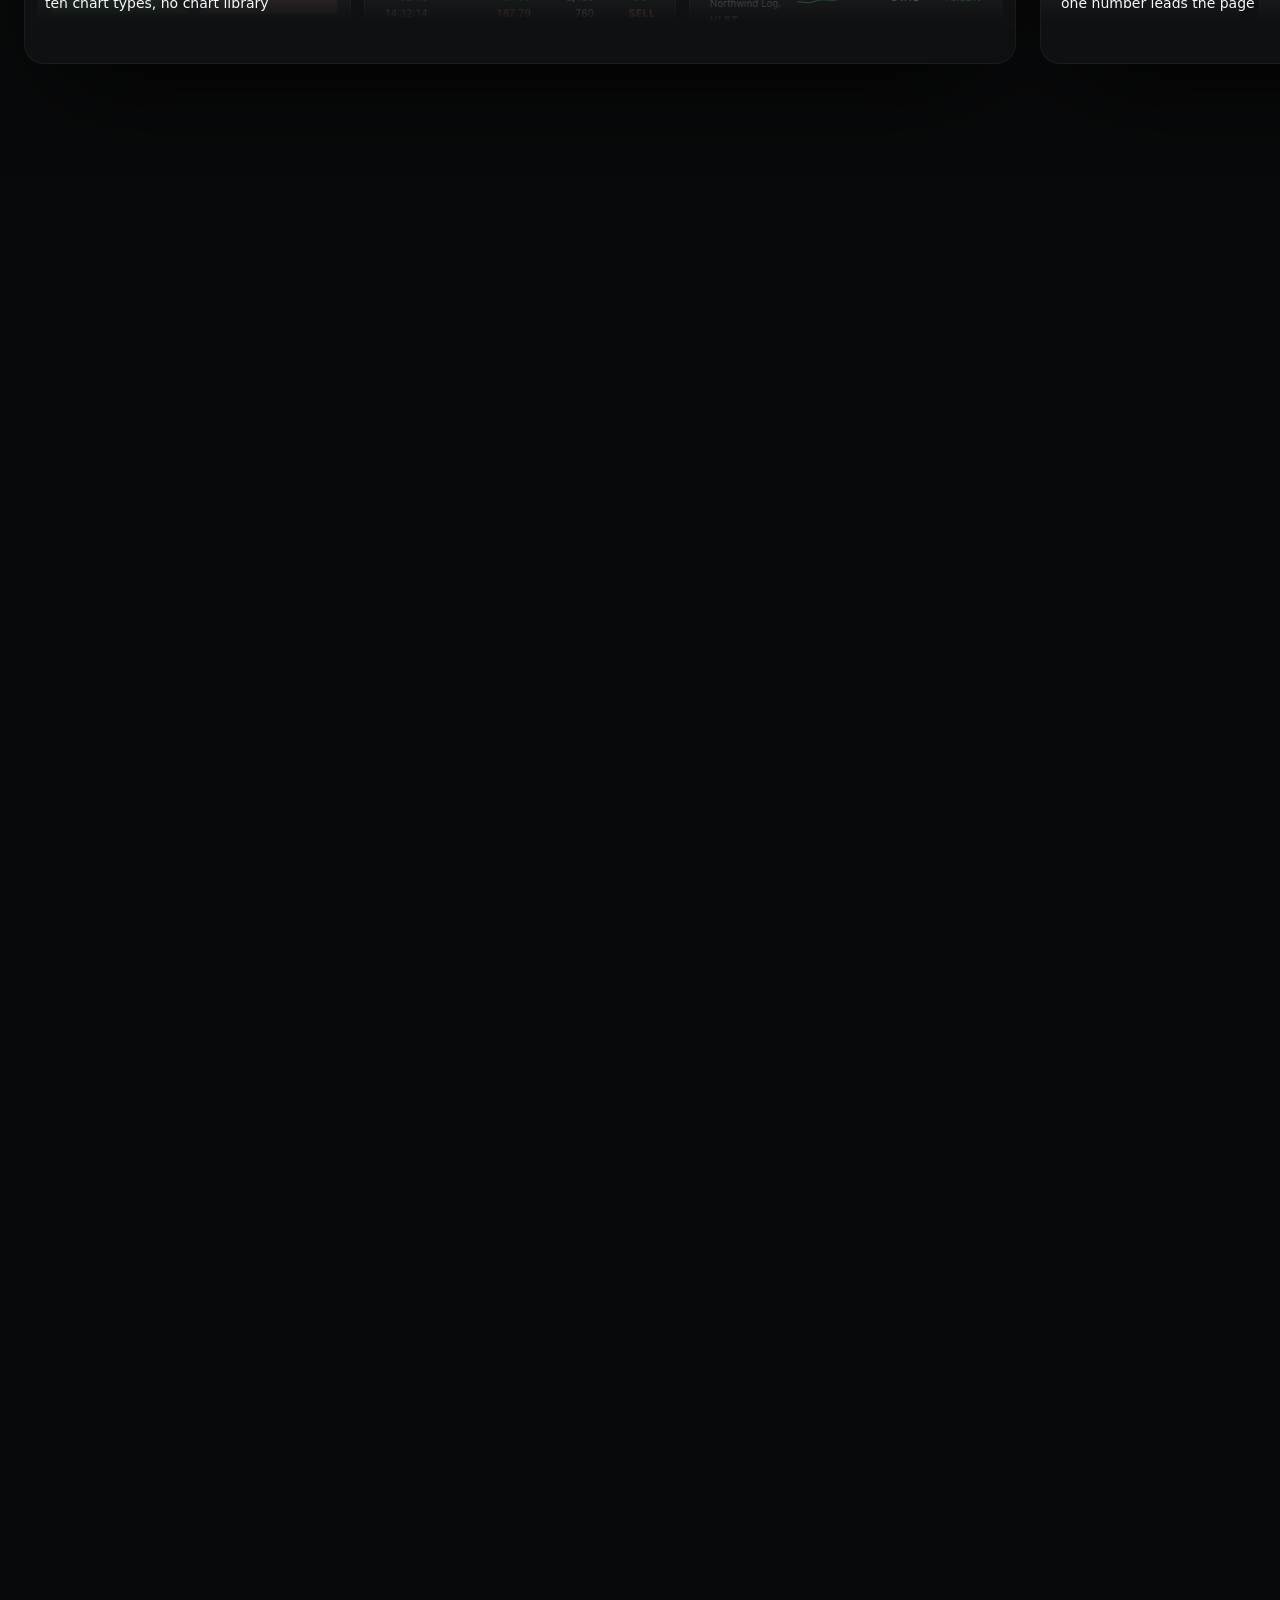
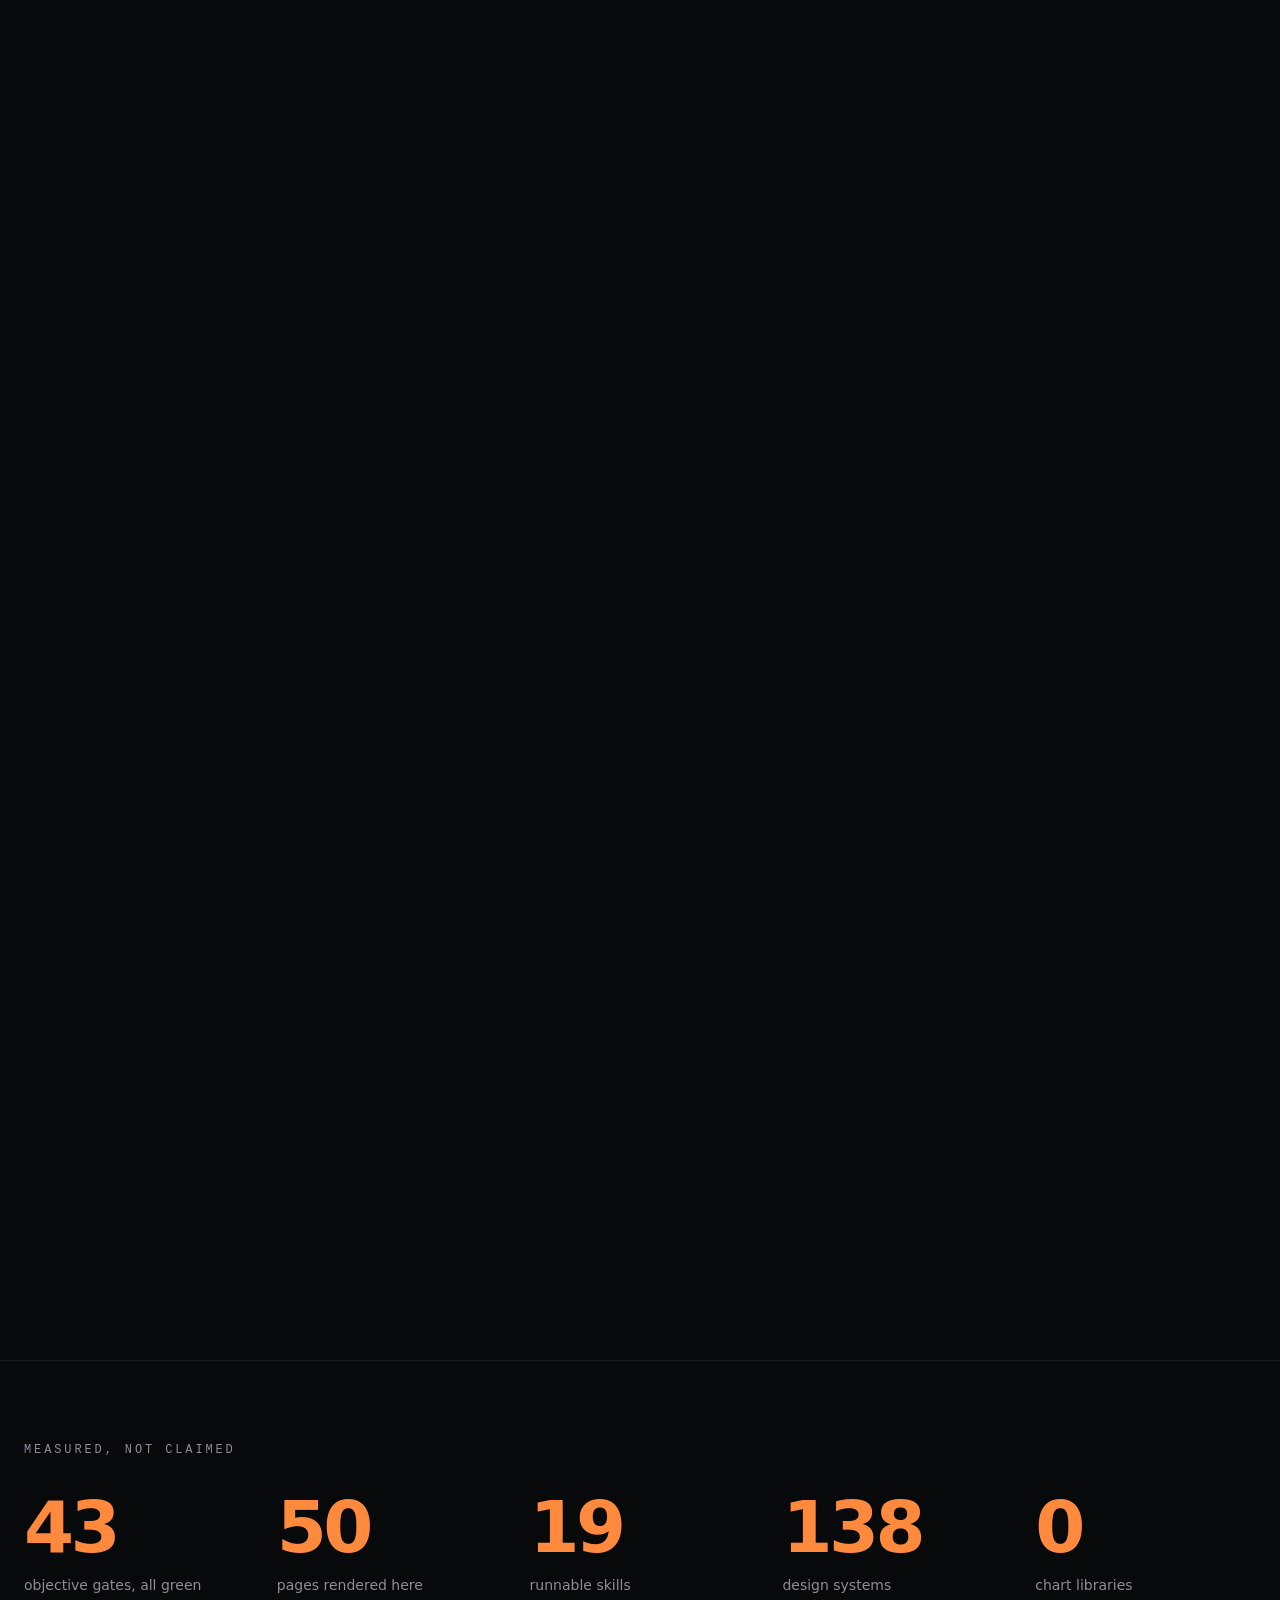
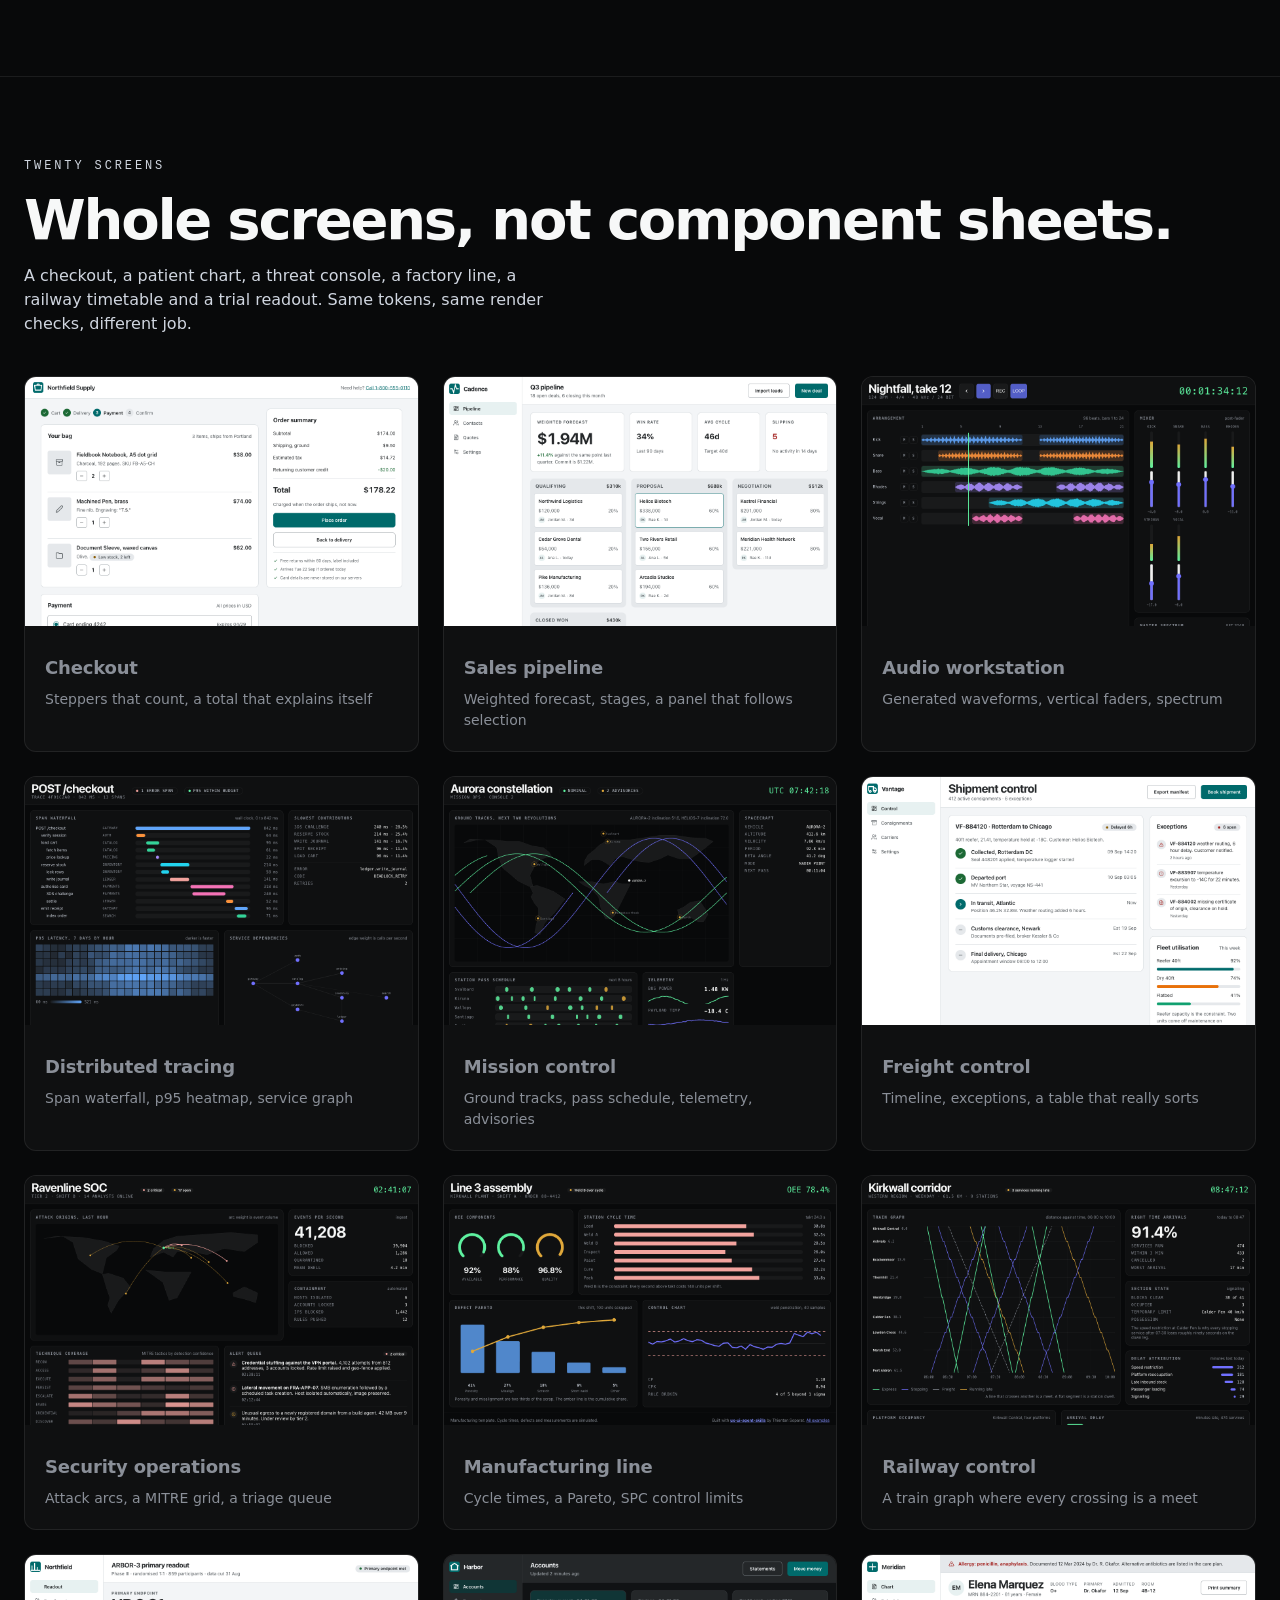
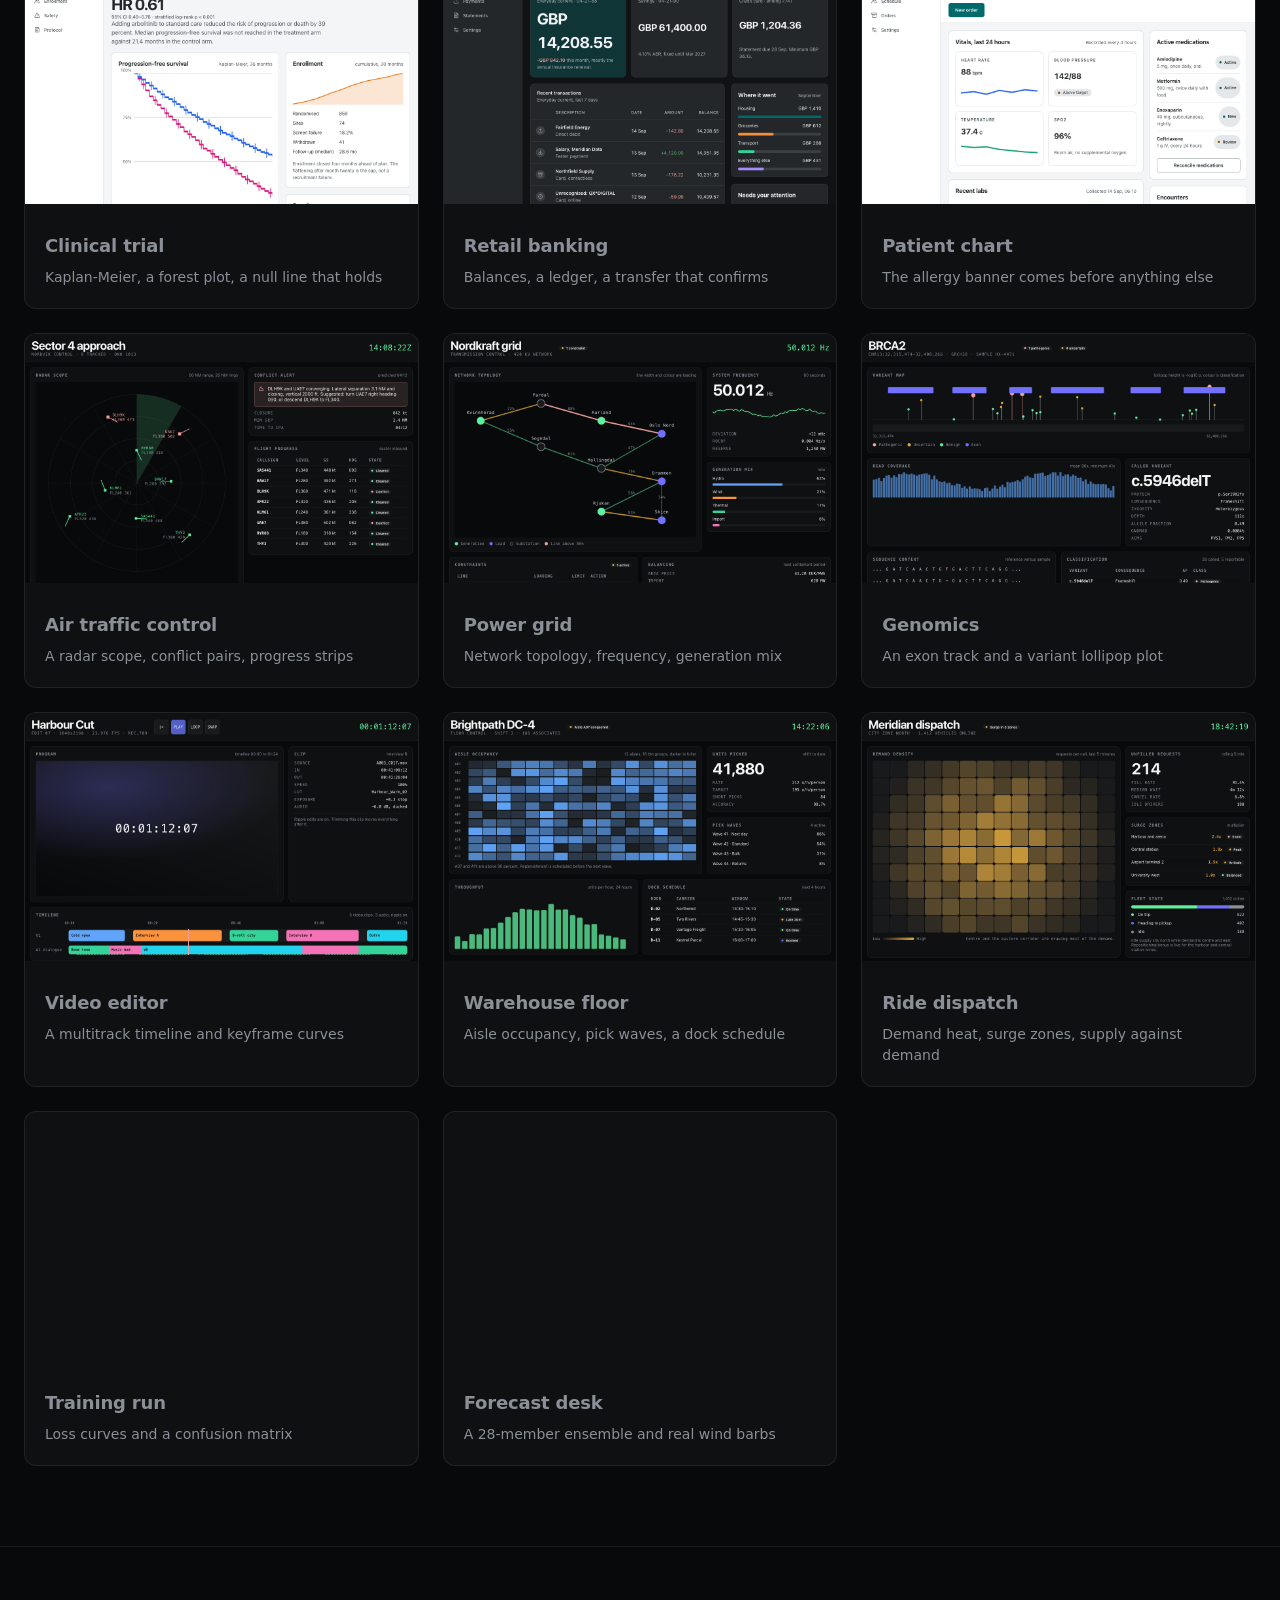
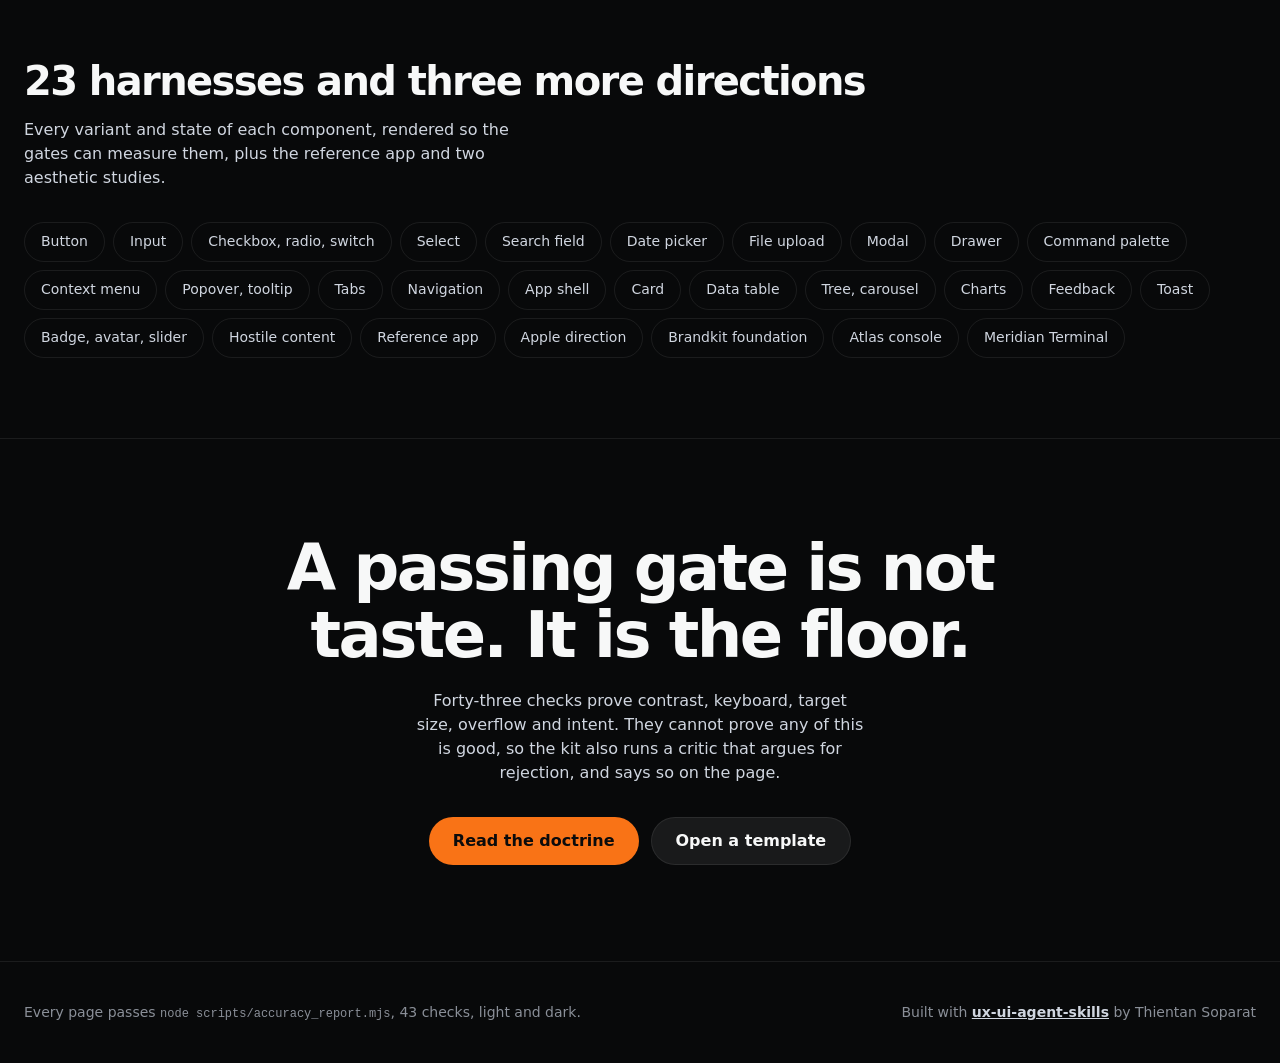
==== commit ca450a5f: "Drop the purple, and put a screen above the fold Two things were wrong with the landing page, and th" ====
--- a/examples/index.html
+++ b/examples/index.html
@@ -25,29 +25,56 @@
   .grain{position:fixed;inset:0;pointer-events:none;z-index:2;opacity:.16;mix-blend-mode:overlay}
 
   /* ---------- hero ---------- */
+  /* The kit's own slop_tells gate names an indigo-purple gradient as the number
+     one machine-generated tell, and this page was wearing one. The accent is a
+     warm orange instead, measured against the canvas rather than chosen by eye:
+     #ff8a3d reads 8.50:1 on #08090a, and the filled button puts near-black ink
+     on #f97316 at 7.02:1 rather than white at 2.9:1. */
+  :root{--acc:#ff8a3d;--acc-fill:#f97316;--acc-ink:#0b0b0c;
+    --acc-glow:rgba(249,115,22,0.42);--acc-edge:#ffae7a}
   .hero{position:relative;min-block-size:min(100svh,52rem);display:grid;align-items:center;
-    padding-block:var(--space-24) var(--space-20);overflow:hidden;--edge:#8ea0ff}
+    padding-block:var(--space-20) var(--space-16);overflow:hidden;--edge:var(--acc-edge)}
   @media (max-width:60rem){.hero{padding-block:var(--space-16) var(--space-12);min-block-size:auto}}
   .topo{position:absolute;inset:0;inline-size:100%;block-size:100%;pointer-events:none}
   .hero::after{content:"";position:absolute;inset-block-start:-20%;inset-inline-start:50%;translate:-50% 0;
     inline-size:min(80rem,150%);block-size:50rem;pointer-events:none;
-    background:radial-gradient(closest-side,var(--lin-glow-a),transparent 72%);opacity:.45;filter:blur(var(--blur-glow))}
+    background:radial-gradient(closest-side,var(--acc-glow),transparent 72%);opacity:.38;filter:blur(var(--blur-glow))}
   .hero .wrap{position:relative;z-index:1}
-  h1{font-size:clamp(3rem,11vw,9rem);line-height:.86;letter-spacing:-0.055em;font-weight:700;
-    margin-block:var(--space-6) var(--space-6);max-inline-size:13ch;color:var(--lin-ink)}
+  /* The whole claim of this page is "look at the screens", and the screens used
+     to start 900px below the fold behind a headline the height of the viewport.
+     One is in the hero now, and the headline is sized to leave room for it. */
+  .heroGrid{display:grid;grid-template-columns:minmax(0,1fr) minmax(0,1.05fr);
+    gap:var(--space-10);align-items:center}
+  @media (max-width:70rem){.heroGrid{grid-template-columns:minmax(0,1fr);gap:var(--space-8)}}
+  .heroShot{position:relative;min-inline-size:0}
+  .heroShot .slide{flex:none;inline-size:100%}
+  @media (min-width:70rem){.heroShot{margin-inline-end:calc(var(--space-16) * -1)}}
+  h1{font-size:clamp(2.75rem,6.5vw,5rem);line-height:.92;letter-spacing:-0.045em;font-weight:700;
+    margin-block:var(--space-5) var(--space-5);max-inline-size:14ch;color:var(--lin-ink)}
   /* Gradient-clipped text was the first idea and the contrast gate was right to
      refuse it: the computed colour is transparent, so nothing can be measured,
      and where background-clip is unsupported the headline disappears entirely.
      The gradient lives on the backdrop instead, where it costs nobody a word. */
   .lede{font-size:clamp(1rem,1.6vw,1.375rem);color:var(--lin-ink-2);max-inline-size:48ch}
   .cta{display:flex;gap:var(--space-3);flex-wrap:wrap;margin-block-start:var(--space-8)}
+  /* Five numbers spelled out inside one paragraph cannot be scanned. */
+  .facts{display:flex;flex-wrap:wrap;gap:var(--space-5) var(--space-8);margin-block-start:var(--space-8);
+    padding-block-start:var(--space-6);border-block-start:1px solid var(--lin-hairline)}
+  /* Each cell has to size to its LABEL, not its number: min-inline-size:0 let the
+     box shrink to the digits and the words ran into each other. Same mistake as
+     the social card's stat row. */
+  .facts div{flex:none}
+  .facts b{display:block;font-size:var(--text-2xl);font-weight:700;letter-spacing:-0.03em;
+    line-height:1;font-variant-numeric:tabular-nums;color:var(--acc)}
+  .facts span{display:block;font-family:var(--font-mono);font-size:.625rem;letter-spacing:.12em;
+    text-transform:uppercase;color:var(--lin-ink-3);margin-block-start:var(--space-2)}
   .btn{display:inline-flex;align-items:center;gap:var(--space-2);min-block-size:3rem;padding-inline:var(--space-6);
     border-radius:var(--radius-pill);text-decoration:none;font:600 var(--text-base)/1 var(--font-sans);
     transition:translate var(--transition-micro),background var(--transition-micro)}
   .btn:hover{translate:0 calc(var(--space-1) * -0.5)}
-  .btn:focus-visible{outline:var(--ring-w) solid var(--lin-accent);outline-offset:var(--space-1)}
-  .btn-solid{background:var(--lin-accent-bg);color:var(--lin-ink)}
-  .btn-solid:hover{background:var(--lin-accent-hover);color:var(--lin-canvas)}
+  .btn:focus-visible{outline:var(--ring-w) solid var(--acc);outline-offset:var(--space-1)}
+  .btn-solid{background:var(--acc-fill);color:var(--acc-ink);font-weight:600}
+  .btn-solid:hover{background:var(--acc);color:var(--acc-ink)}
   .btn-glass{background:var(--lin-raised);border:1px solid var(--lin-hairline);color:var(--lin-ink);
     backdrop-filter:blur(var(--blur-sm))}
   .btn-glass:hover{background:var(--lin-raised-2)}
@@ -100,7 +127,7 @@
   .counts{padding-block:var(--space-20);border-block-start:1px solid var(--lin-hairline)}
   .counts .row{display:grid;grid-template-columns:repeat(auto-fit,minmax(min(100%,9rem),1fr));gap:var(--space-8)}
   .counts b{display:block;font-size:clamp(2.5rem,6vw,4.5rem);line-height:1;font-weight:700;letter-spacing:-0.05em;
-    font-variant-numeric:tabular-nums;color:var(--lin-accent-hover)}
+    font-variant-numeric:tabular-nums;color:var(--acc)}
   .counts span{display:block;margin-block-start:var(--space-3);font-size:var(--text-sm);color:var(--lin-ink-3)}
 
   /* ---------- tilt cards ---------- */
@@ -113,8 +140,8 @@
     border:1px solid var(--lin-hairline);background:var(--lin-panel);
     transition:transform var(--duration-normal) var(--ease-out),border-color var(--transition-micro);
     transform-style:preserve-3d}
-  .card:hover{border-color:var(--lin-accent)}
-  .card:focus-visible{outline:var(--ring-w) solid var(--lin-accent);outline-offset:var(--space-1)}
+  .card:hover{border-color:var(--acc)}
+  .card:focus-visible{outline:var(--ring-w) solid var(--acc);outline-offset:var(--space-1)}
   .card .body{padding:var(--space-5)}
   .card strong{display:block;font-size:var(--text-lg);letter-spacing:-0.01em}
   .card span{display:block;color:var(--lin-ink-3);font-size:var(--text-sm);margin-block-start:var(--space-2)}
@@ -123,8 +150,8 @@
   .rest a{display:inline-flex;align-items:center;min-block-size:2.5rem;padding-inline:var(--space-4);
     border:1px solid var(--lin-hairline);border-radius:var(--radius-pill);text-decoration:none;
     font-size:var(--text-sm);color:var(--lin-ink-2);transition:border-color var(--transition-micro),color var(--transition-micro)}
-  .rest a:hover{border-color:var(--lin-accent);color:var(--lin-ink)}
-  .rest a:focus-visible{outline:var(--ring-w) solid var(--lin-accent);outline-offset:var(--space-1)}
+  .rest a:hover{border-color:var(--acc);color:var(--lin-ink)}
+  .rest a:focus-visible{outline:var(--ring-w) solid var(--acc);outline-offset:var(--space-1)}
 
   /* ---------- closing ---------- */
   .close{padding-block:var(--space-24);border-block-start:1px solid var(--lin-hairline);text-align:center}
@@ -181,16 +208,36 @@
       <polyline points="0,684.6 40,692.4 80,700.3 120,707.6 160,714.1 200,719.5 240,723.8 280,727.1 320,729.9 360,732.5 400,735.2 440,738.3 480,741.7 520,745.3 560,748.7 600,751.4 640,752.8 680,752.5 720,750.4 760,746.2 800,740.3 840,733.0 880,724.9 920,716.8 960,709.1 1000,702.3 1040,696.7 1080,692.4 1120,689.2 1160,686.7 1200,684.5 1240,682.4 1280,680.0 1320,677.3 1360,674.4 1400,671.7 1440,669.6" fill="none" stroke="var(--edge)" stroke-width="1" opacity="0.070"/>
   </svg>
   <div class="wrap">
-    <p class="kicker rise">ux-ui-agent-skills</p>
-    <h1 class="rise">Screens an agent built.</h1>
-    <p class="lede rise">A trading terminal with ten chart types. Twenty whole
-      product screens. Twenty-three component harnesses. Every one of them rendered from
-      one token system and signed off by forty-three objective checks, in light and
-      in dark.</p>
-    <div class="cta rise">
-      <a class="btn btn-solid" href="./terminal/index.html">Open the terminal
-        <svg class="ico" aria-hidden="true"><use href="#i-chevron-right"/></svg></a>
-      <a class="btn btn-glass" href="https://github.com/plugin87/ux-ui-agent-skills">Get the kit</a>
+    <div class="heroGrid">
+      <div>
+        <p class="kicker rise">ux-ui-agent-skills</p>
+        <h1 class="rise">Screens an agent built.</h1>
+        <p class="lede rise">A design-system kit for Claude Code. Whole product
+          screens, not component sheets - every one rendered from a single token
+          theme and signed off by a real gate, in light and in dark.</p>
+        <div class="cta rise">
+          <a class="btn btn-solid" href="https://github.com/plugin87/ux-ui-agent-skills">Get the kit
+            <svg class="ico" aria-hidden="true"><use href="#i-chevron-right"/></svg></a>
+          <a class="btn btn-glass" href="#work">See the twenty screens</a>
+        </div>
+        <div class="facts rise">
+          <div><b>20</b><span>product screens</span></div>
+          <div><b>43</b><span>objective checks</span></div>
+          <div><b>138</b><span>design systems</span></div>
+          <div><b>0</b><span>chart libraries</span></div>
+        </div>
+      </div>
+      <div class="heroShot rise">
+        <figure class="slide" style="margin:0">
+          <div class="chrome"><span class="dots" aria-hidden="true"><i></i><i></i><i></i></span>
+            <b>Meridian Terminal</b><em>gated, light and dark</em></div>
+          <div class="shot">
+            <a href="./terminal/index.html"><img src="./thumbs/terminal-thumb.png" width="1200" height="720"
+              decoding="async" alt="Meridian Terminal: a candlestick chart with volume and a moving average, an order book with depth bars, a market depth curve, a time and sales tape and a watchlist" /></a>
+            <figcaption>Ten chart types on one screen, every one inline SVG</figcaption>
+          </div>
+        </figure>
+      </div>
     </div>
   </div>
 </header>
@@ -250,7 +297,7 @@
   </div>
 </section>
 
-<section class="work">
+<section class="work" id="work">
   <div class="wrap">
     <p class="kicker rise">Twenty screens</p>
     <h2 class="rise">Whole screens, not component sheets.</h2>
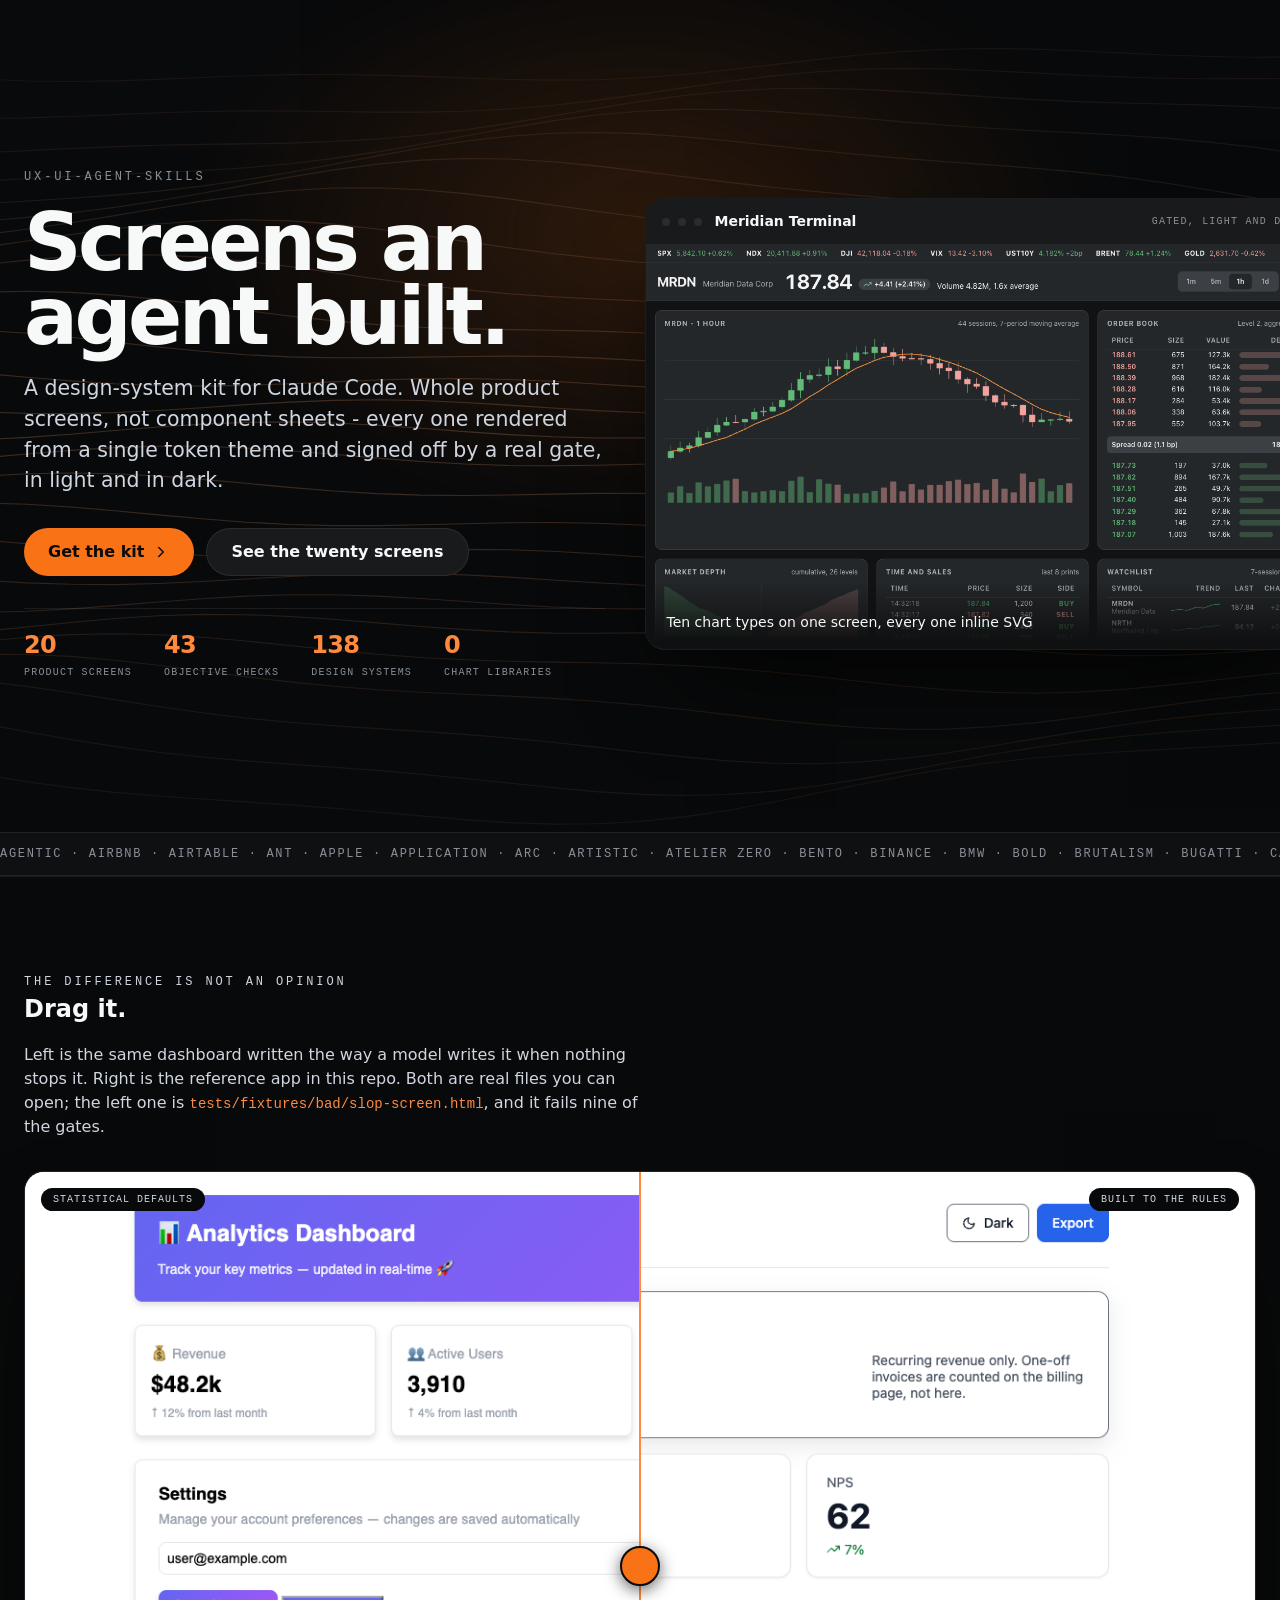
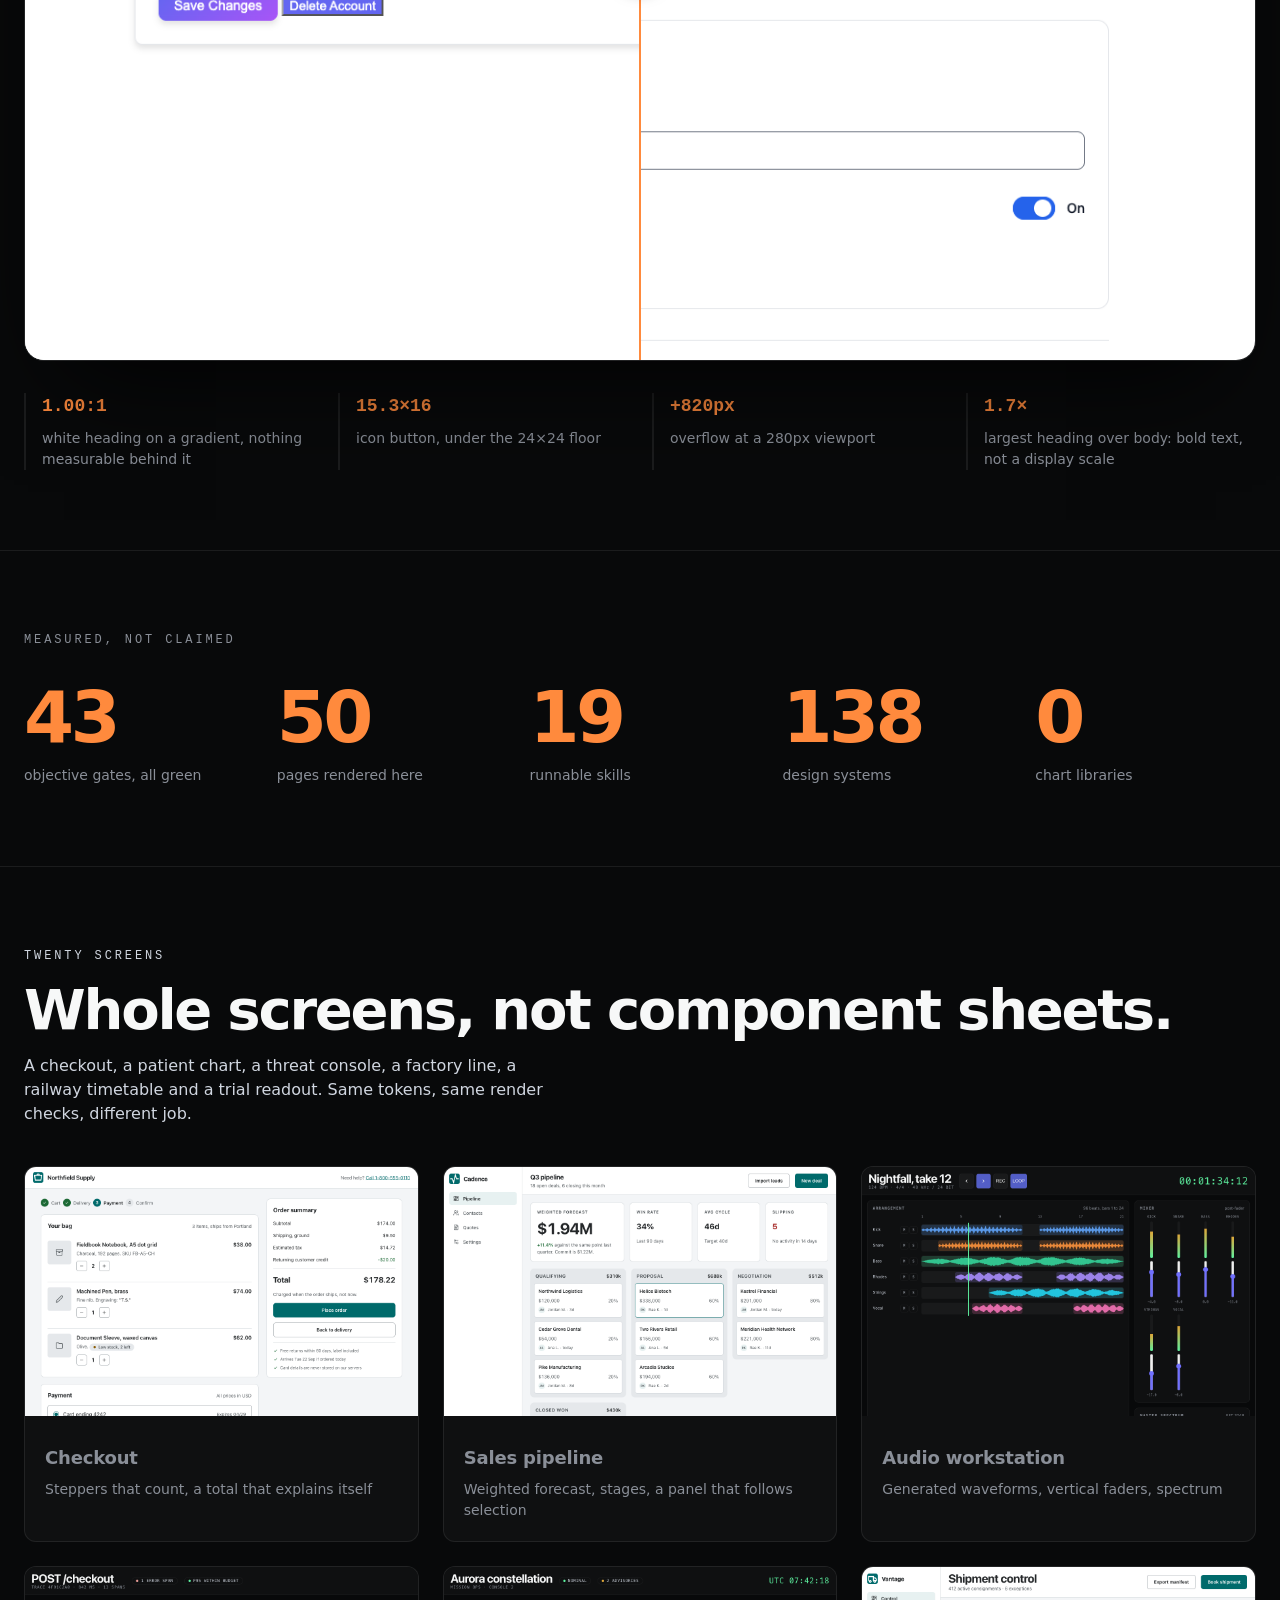
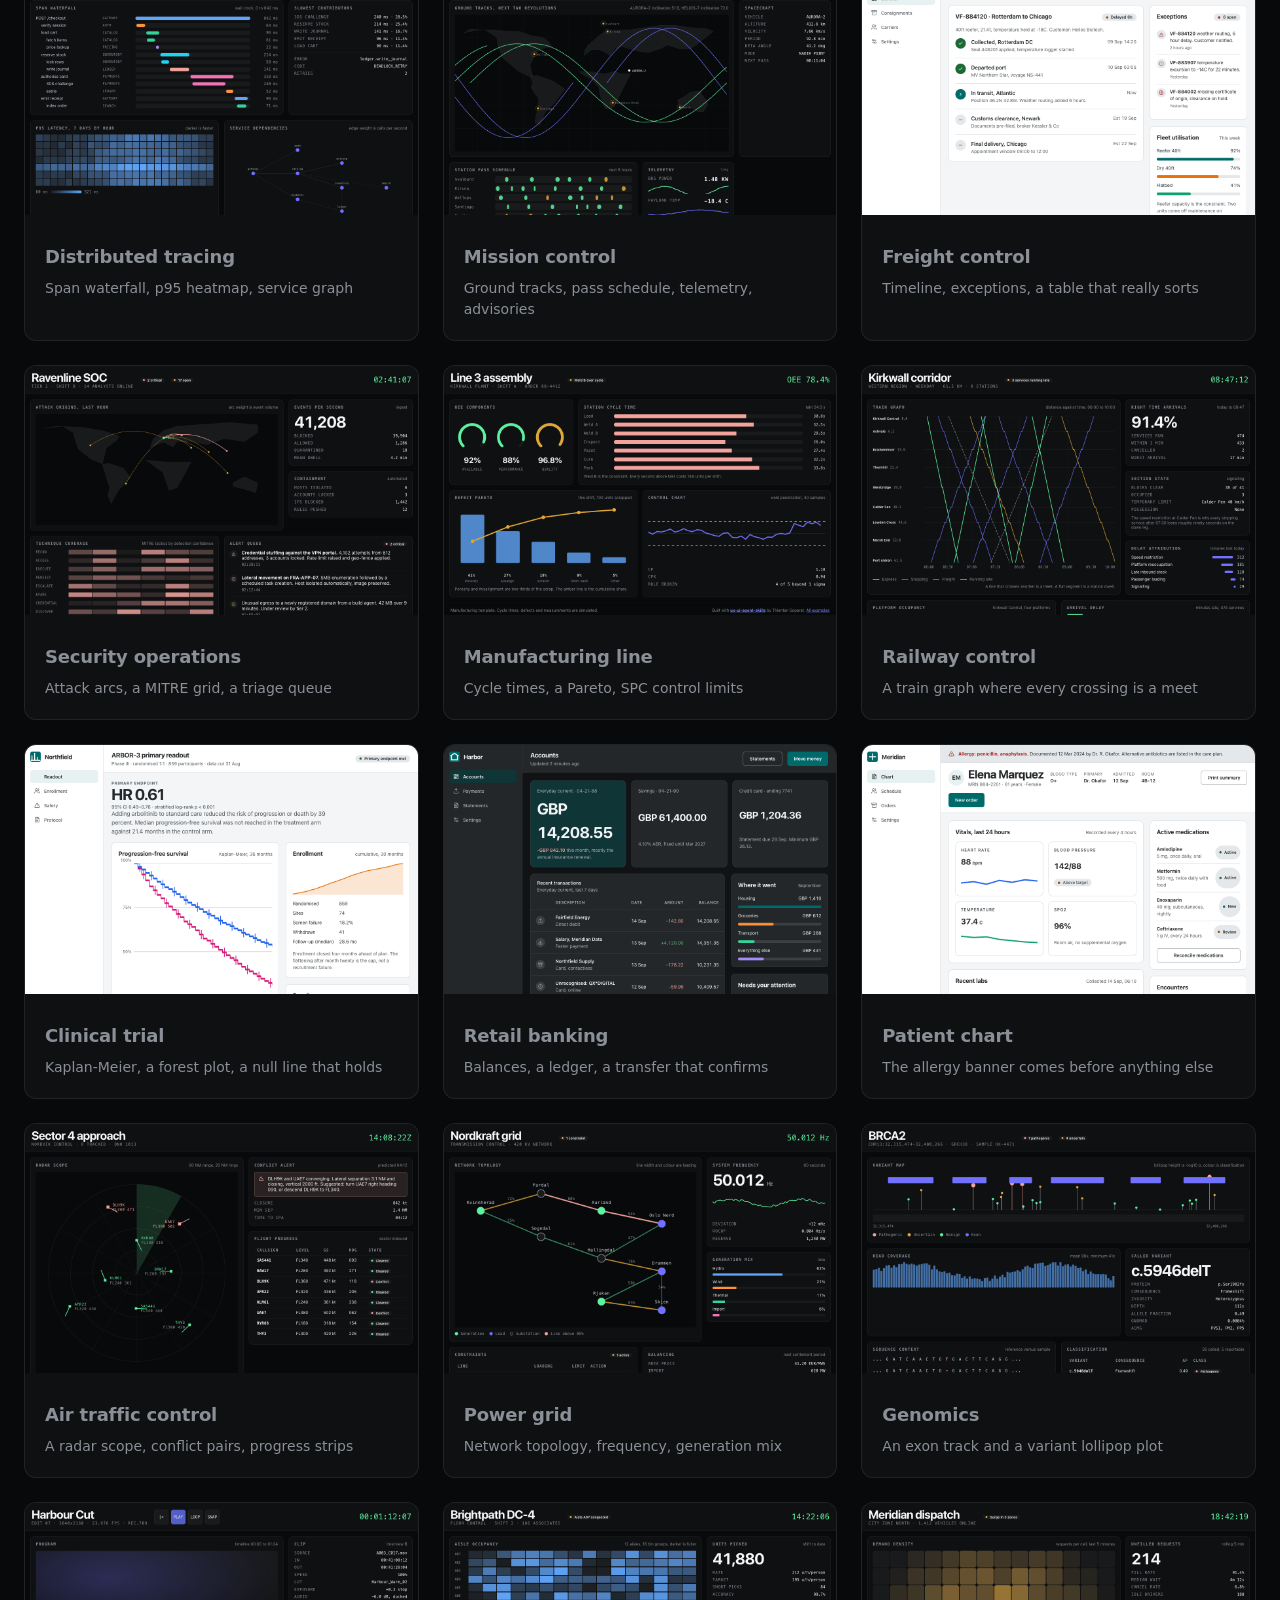
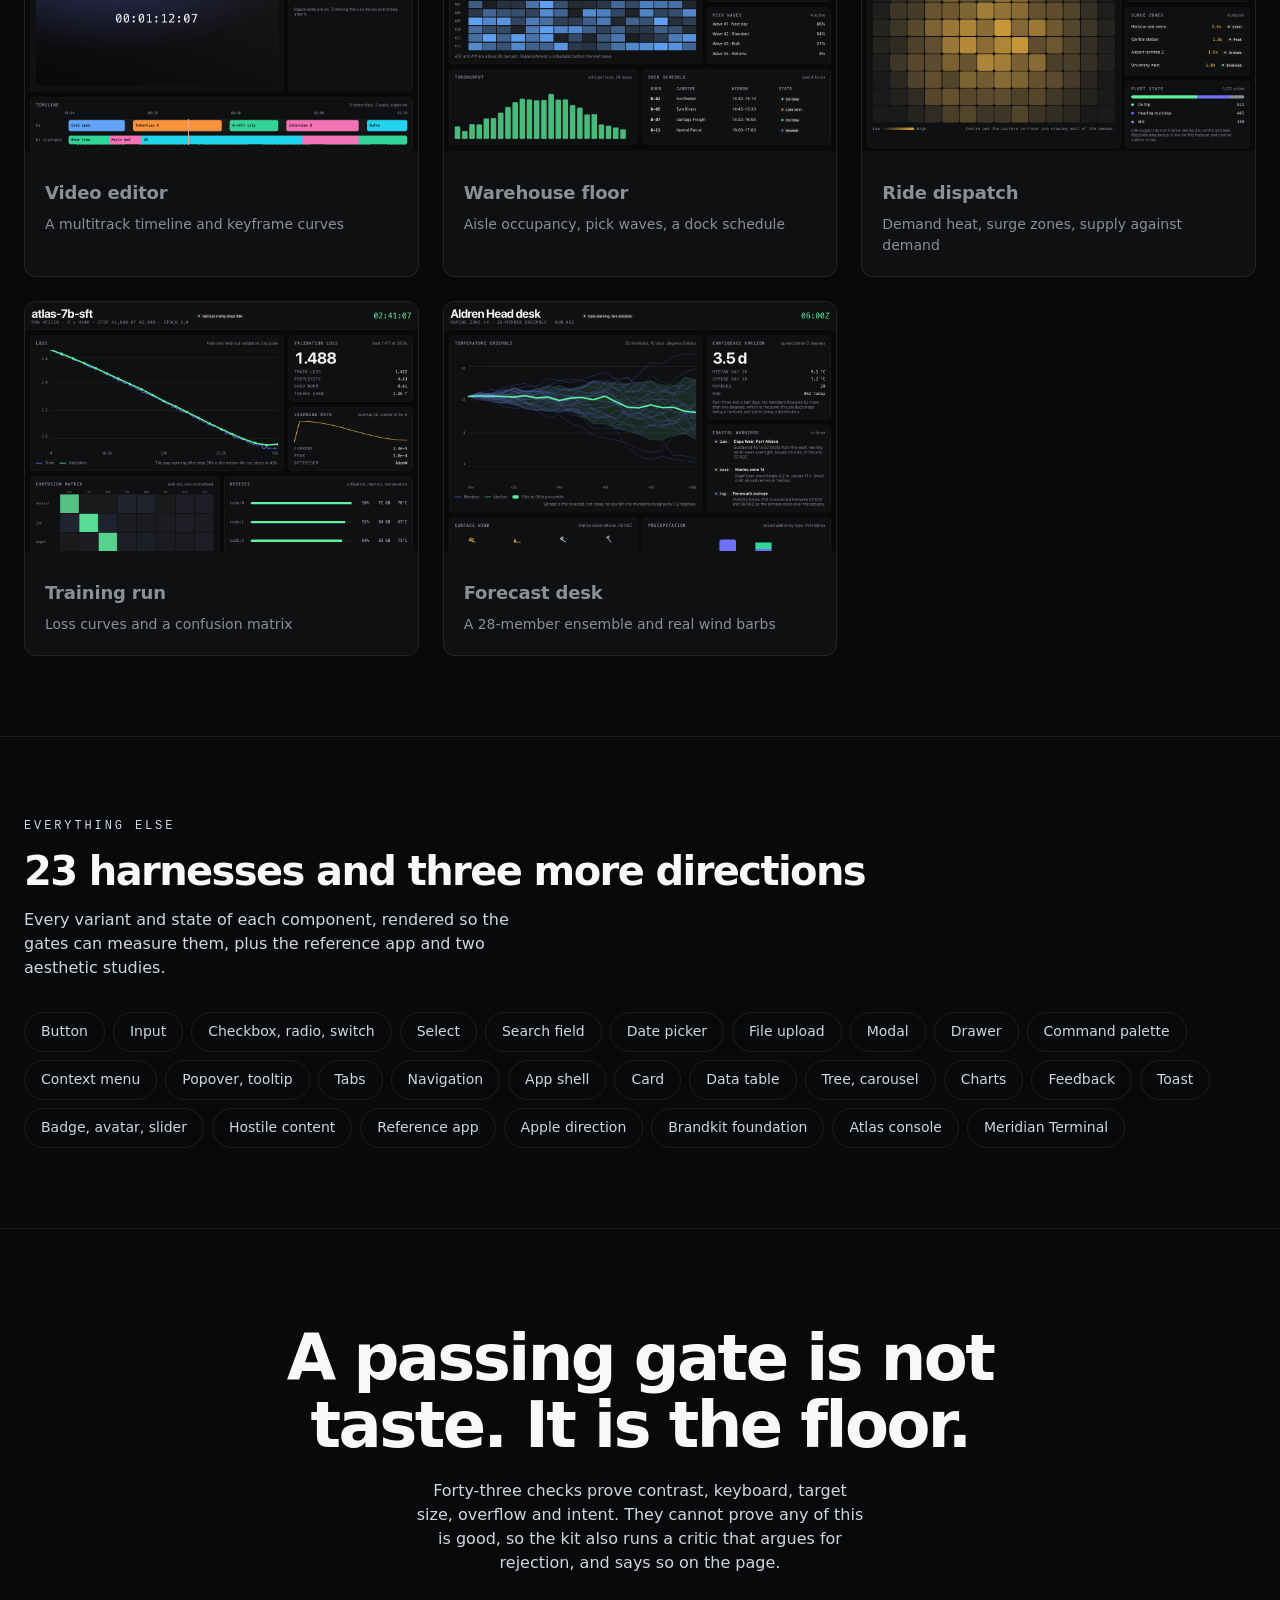
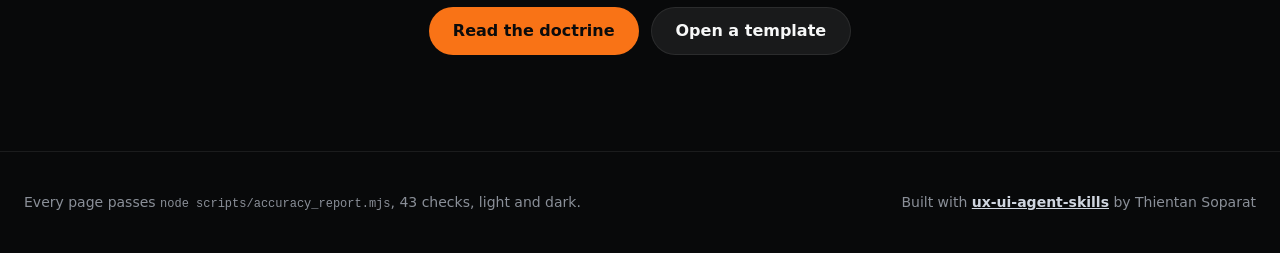
==== commit c81309cb: "Replace the sticky pan gallery with a before/after you can drag The pan gallery showed four screensh" ====
--- a/examples/index.html
+++ b/examples/index.html
@@ -90,12 +90,42 @@
   }
   @media (prefers-reduced-motion:reduce){.marquee{overflow-x:auto}}
 
-  /* ---------- sticky scroll gallery ---------- */
-  .stage{position:relative}
-  .sticky{position:sticky;inset-block-start:0;block-size:100svh;display:grid;align-items:center;overflow:hidden}
-  @media (max-width:60rem){.sticky{position:static;block-size:auto;padding-block:var(--space-10)}}
-  .rail{display:flex;gap:var(--space-6);padding-inline:var(--space-6);will-change:transform}
-  @media (max-width:60rem){.rail{flex-direction:column;padding-inline:var(--space-4)}}
+  /* ---------- before / after ---------- */
+  .compare{padding-block:var(--space-20);border-block-start:1px solid var(--lin-hairline)}
+  .compare p{color:var(--lin-ink-2);max-inline-size:62ch;margin-block-start:var(--space-4)}
+  .compare code{font-family:var(--font-mono);font-size:var(--text-sm);color:var(--acc)}
+  /* Two identical frames stacked; the top one is clipped to --x. Without the
+     script --x stays at 50%, so both halves are visible and nothing is lost. */
+  .cmp{position:relative;margin-block-start:var(--space-8);border-radius:var(--radius-lg);
+    overflow:hidden;border:1px solid var(--lin-hairline);background:var(--lin-panel);
+    box-shadow:0 50px 100px -40px rgba(0,0,0,.9)} /* ds-allow-hardcode: elevation ramp for a near-black canvas */
+  .cmp img{display:block;inline-size:100%;block-size:auto}
+  .cmpTop{position:absolute;inset:0;clip-path:inset(0 calc(100% - var(--x)) 0 0)}
+  .cmpEdge{position:absolute;inset-block:0;inset-inline-start:var(--x);inline-size:var(--border-width-medium);
+    background:var(--acc);translate:-1px 0;pointer-events:none}
+  .cmpTag{position:absolute;inset-block-start:var(--space-4);padding:var(--space-1) var(--space-3);
+    border-radius:var(--radius-pill);background:var(--lin-canvas);color:var(--lin-ink-2);
+    font-family:var(--font-mono);font-size:.625rem;letter-spacing:.1em;text-transform:uppercase;
+    pointer-events:none}
+  .cmpTagA{inset-inline-start:var(--space-4)} .cmpTagB{inset-inline-end:var(--space-4)}
+  @media (max-width:40rem){.cmpTag{display:none}}
+  /* The range IS the handle: draggable with a pointer, and operable with the
+     arrow keys, which a bare div with a mousedown listener never is. */
+  .cmpRange{position:absolute;inset:0;inline-size:100%;block-size:100%;margin:0;
+    appearance:none;background:transparent;cursor:ew-resize}
+  .cmpRange::-webkit-slider-thumb{appearance:none;inline-size:var(--space-10);block-size:var(--space-10);
+    border-radius:var(--radius-full);background:var(--acc-fill);border:var(--border-width-medium) solid var(--lin-canvas);
+    box-shadow:0 4px 16px rgba(0,0,0,.6)} /* ds-allow-hardcode: handle lift on a near-black canvas */
+  .cmpRange::-moz-range-thumb{inline-size:var(--space-10);block-size:var(--space-10);
+    border-radius:var(--radius-full);background:var(--acc-fill);border:var(--border-width-medium) solid var(--lin-canvas)}
+  .cmpRange:focus-visible{outline:var(--ring-w) solid var(--acc);outline-offset:var(--space-1)}
+  .cmpList{list-style:none;margin:var(--space-8) 0 0;padding:0;display:grid;
+    grid-template-columns:repeat(auto-fit,minmax(min(100%,13rem),1fr));gap:var(--space-6)}
+  .cmpList li{min-inline-size:0;padding-inline-start:var(--space-4);
+    border-inline-start:var(--border-width-medium) solid var(--lin-hairline)}
+  .cmpList b{display:block;font-family:var(--font-mono);font-size:var(--text-lg);color:var(--acc)}
+  .cmpList span{display:block;font-size:var(--text-sm);color:var(--lin-ink-3);
+    margin-block-start:var(--space-2);overflow-wrap:anywhere}
   .slide{flex:0 0 min(62rem,86vw);border-radius:var(--radius-lg);overflow:hidden;
     border:1px solid var(--lin-hairline-soft);background:var(--lin-panel);
     box-shadow:0 50px 100px -40px rgba(0,0,0,.9)} /* ds-allow-hardcode: elevation ramp for a near-black canvas */
@@ -245,42 +275,33 @@
 <div class="marquee" aria-hidden="true"><p>agentic · airbnb · airtable · ant · apple · application · arc · artistic · atelier zero · bento · binance · bmw · bold · brutalism · bugatti · cafe · cal · canva · claude · clay · claymorphism · clean · clickhouse · cohere · coinbase · colorful · composio · contemporary · corporate · cosmic · creative · cursor · dashboard · default · discord · dithered · doodle · dramatic · duolingo · editorial · elegant · elevenlabs · energetic · enterprise · expo · expressive · fantasy · ferrari · figma · flat · framer · friendly · futuristic · github · glassmorphism · gradient · hashicorp · huggingface · ibm · intercom · kami · kraken · lamborghini · levels · linear app · lingo · lovable · luxury · mastercard · material · meta · minimal · minimax · mintlify · miro · mistral ai · modern · mongodb · mono · neobrutalism · neon · neumorphism · nike · notion · nvidia · ollama · openai · opencode ai · pacman · paper · perspective · pinterest · playstation · posthog · premium · professional · publication · raycast · refined · renault · replicate · resend · retro · revolut · runwayml · sanity · sentry · shadcn · shopify · simple · skeumorphism · sleek · spacex · spacious · spotify · starbucks · storytelling · stripe · supabase · superhuman · tesla · tetris · theverge · together ai · uber · vercel · vibrant · vintage · vodafone · voltagent · warm editorial · warp · webflow · wired · wise · x ai · xiaohongshu · zapier · agentic · airbnb · airtable · ant · apple · application · arc · artistic · atelier zero · bento · binance · bmw · bold · brutalism · bugatti · cafe · cal · canva · claude · clay · claymorphism · clean · clickhouse · cohere · coinbase · colorful · composio · contemporary · corporate · cosmic · creative · cursor · dashboard · default · discord · dithered · doodle · dramatic · duolingo · editorial · elegant · elevenlabs · energetic · enterprise · expo · expressive · fantasy · ferrari · figma · flat · framer · friendly · futuristic · github · glassmorphism · gradient · hashicorp · huggingface · ibm · intercom · kami · kraken · lamborghini · levels · linear app · lingo · lovable · luxury · mastercard · material · meta · minimal · minimax · mintlify · miro · mistral ai · modern · mongodb · mono · neobrutalism · neon · neumorphism · nike · notion · nvidia · ollama · openai · opencode ai · pacman · paper · perspective · pinterest · playstation · posthog · premium · professional · publication · raycast · refined · renault · replicate · resend · retro · revolut · runwayml · sanity · sentry · shadcn · shopify · simple · skeumorphism · sleek · spacex · spacious · spotify · starbucks · storytelling · stripe · supabase · superhuman · tesla · tetris · theverge · together ai · uber · vercel · vibrant · vintage · vodafone · voltagent · warm editorial · warp · webflow · wired · wise · x ai · xiaohongshu · zapier</p></div>
 <p class="sr-only">The kit ships 138 named design systems, each as a full written specification.</p>
 
-<section class="stage" id="stage" aria-label="Screens the kit produces">
-  <div class="sticky">
-    <div class="rail" id="rail">
-      <figure class="slide" style="margin:0">
-        <div class="chrome"><span class="dots" aria-hidden="true"><i></i><i></i><i></i></span><b>Meridian Terminal</b><em>gated, light and dark</em></div>
-        <div class="shot">
-          <img src="./thumbs/terminal-thumb.png" width="1200" height="720" decoding="async"
-          alt="Meridian Terminal: candlestick chart with volume, order book, depth curve, tape and watchlist" />
-          <figcaption>ten chart types, no chart library</figcaption>
-        </div>
-      </figure>
-      <figure class="slide" style="margin:0">
-        <div class="chrome"><span class="dots" aria-hidden="true"><i></i><i></i><i></i></span><b>Atlas console</b><em>gated, light and dark</em></div>
-        <div class="shot">
-          <img src="./thumbs/atlas-dark.png" width="1200" height="720" loading="lazy" decoding="async"
-          alt="Atlas revenue console: hero revenue figure, weekly bars, retention and churn" />
-          <figcaption>one number leads the page</figcaption>
-        </div>
-      </figure>
-      <figure class="slide" style="margin:0">
-        <div class="chrome"><span class="dots" aria-hidden="true"><i></i><i></i><i></i></span><b>Harbor Bank</b><em>gated, light and dark</em></div>
-        <div class="shot">
-          <img src="./thumbs/tpl-banking.png" width="1200" height="760" loading="lazy" decoding="async"
-          alt="Retail banking: balances, transaction ledger, spending breakdown" />
-          <figcaption>ledger, spending, a transfer that traps focus</figcaption>
-        </div>
-      </figure>
-      <figure class="slide" style="margin:0">
-        <div class="chrome"><span class="dots" aria-hidden="true"><i></i><i></i><i></i></span><b>Meridian Health</b><em>gated, light and dark</em></div>
-        <div class="shot">
-          <img src="./thumbs/tpl-emr.png" width="1200" height="760" loading="lazy" decoding="async"
-          alt="Patient chart: allergy banner, vitals with trends, labs against reference ranges" />
-          <figcaption>the allergy banner comes first</figcaption>
-        </div>
-      </figure>
+<section class="compare" aria-labelledby="cmpTitle">
+  <div class="wrap">
+    <p class="kicker rise">The difference is not an opinion</p>
+    <h2 class="rise" id="cmpTitle">Drag it.</h2>
+    <p class="rise">Left is the same dashboard written the way a model writes it when
+      nothing stops it. Right is the reference app in this repo. Both are real files
+      you can open; the left one is <code>tests/fixtures/bad/slop-screen.html</code>,
+      and it fails nine of the gates.</p>
+
+    <div class="cmp rise" style="--x:50%">
+      <img class="cmpBase" src="./thumbs/compare-kit.png" width="1280" height="820" loading="lazy" decoding="async"
+        alt="The same dashboard built to the kit's rules: one hero revenue figure leading, three smaller stats, a settings panel and a red Delete account action" />
+      <img class="cmpTop" src="./thumbs/compare-slop.png" width="1280" height="820" loading="lazy" decoding="async"
+        alt="A generated-looking dashboard: purple gradient header with emoji, four identical stat cards, grey low-contrast labels and a blue Delete Account button" />
+      <span class="cmpEdge" aria-hidden="true"></span>
+      <span class="cmpTag cmpTagA" aria-hidden="true">Statistical defaults</span>
+      <span class="cmpTag cmpTagB" aria-hidden="true">Built to the rules</span>
+      <label class="sr-only" for="cmpRange">Reveal more of the default output or more of the kit output</label>
+      <input class="cmpRange" id="cmpRange" type="range" min="0" max="100" value="50" step="1" />
     </div>
+
+    <ul class="cmpList rise">
+      <li><b>1.00:1</b><span>white heading on a gradient, nothing measurable behind it</span></li>
+      <li><b>15.3&#215;16</b><span>icon button, under the 24&#215;24 floor</span></li>
+      <li><b>+820px</b><span>overflow at a 280px viewport</span></li>
+      <li><b>1.7&#215;</b><span>largest heading over body: bold text, not a display scale</span></li>
+    </ul>
   </div>
 </section>
 
@@ -439,23 +460,14 @@
     }), { threshold: .6 });
     document.querySelectorAll('[data-count]').forEach(el => nio.observe(el));
 
-    /* the gallery rail moves sideways while the stage is pinned */
-    const stage = document.getElementById('stage'), rail = document.getElementById('rail');
-    const wide = matchMedia('(min-width: 60rem)');
-    const setHeight = () => {
-      stage.style.blockSize = wide.matches
-        ? `${Math.max(rail.scrollWidth - innerWidth + innerHeight, innerHeight)}px` : '';
-    };
-    const onScroll = () => {
-      if (!wide.matches) { rail.style.transform = ''; return; }
-      const r = stage.getBoundingClientRect();
-      const span = stage.offsetHeight - innerHeight;
-      const p = span > 0 ? Math.min(1, Math.max(0, -r.top / span)) : 0;
-      rail.style.transform = `translate3d(${-p * (rail.scrollWidth - innerWidth + 48)}px,0,0)`;
-    };
-    addEventListener('resize', () => { setHeight(); onScroll(); }, { passive: true });
-    addEventListener('scroll', onScroll, { passive: true });
-    setHeight(); onScroll();
+    /* before/after: the range drives a custom property, nothing else */
+    const cmpRange = document.getElementById('cmpRange');
+    if (cmpRange) {
+      const cmp = cmpRange.closest('.cmp');
+      const paint = () => cmp.style.setProperty('--x', cmpRange.value + '%');
+      cmpRange.addEventListener('input', paint);
+      paint();
+    }
 
     /* a restrained 3D tilt: rotation only, no scale, capped at 6 degrees */
     document.querySelectorAll('.tilt').forEach((c) => {
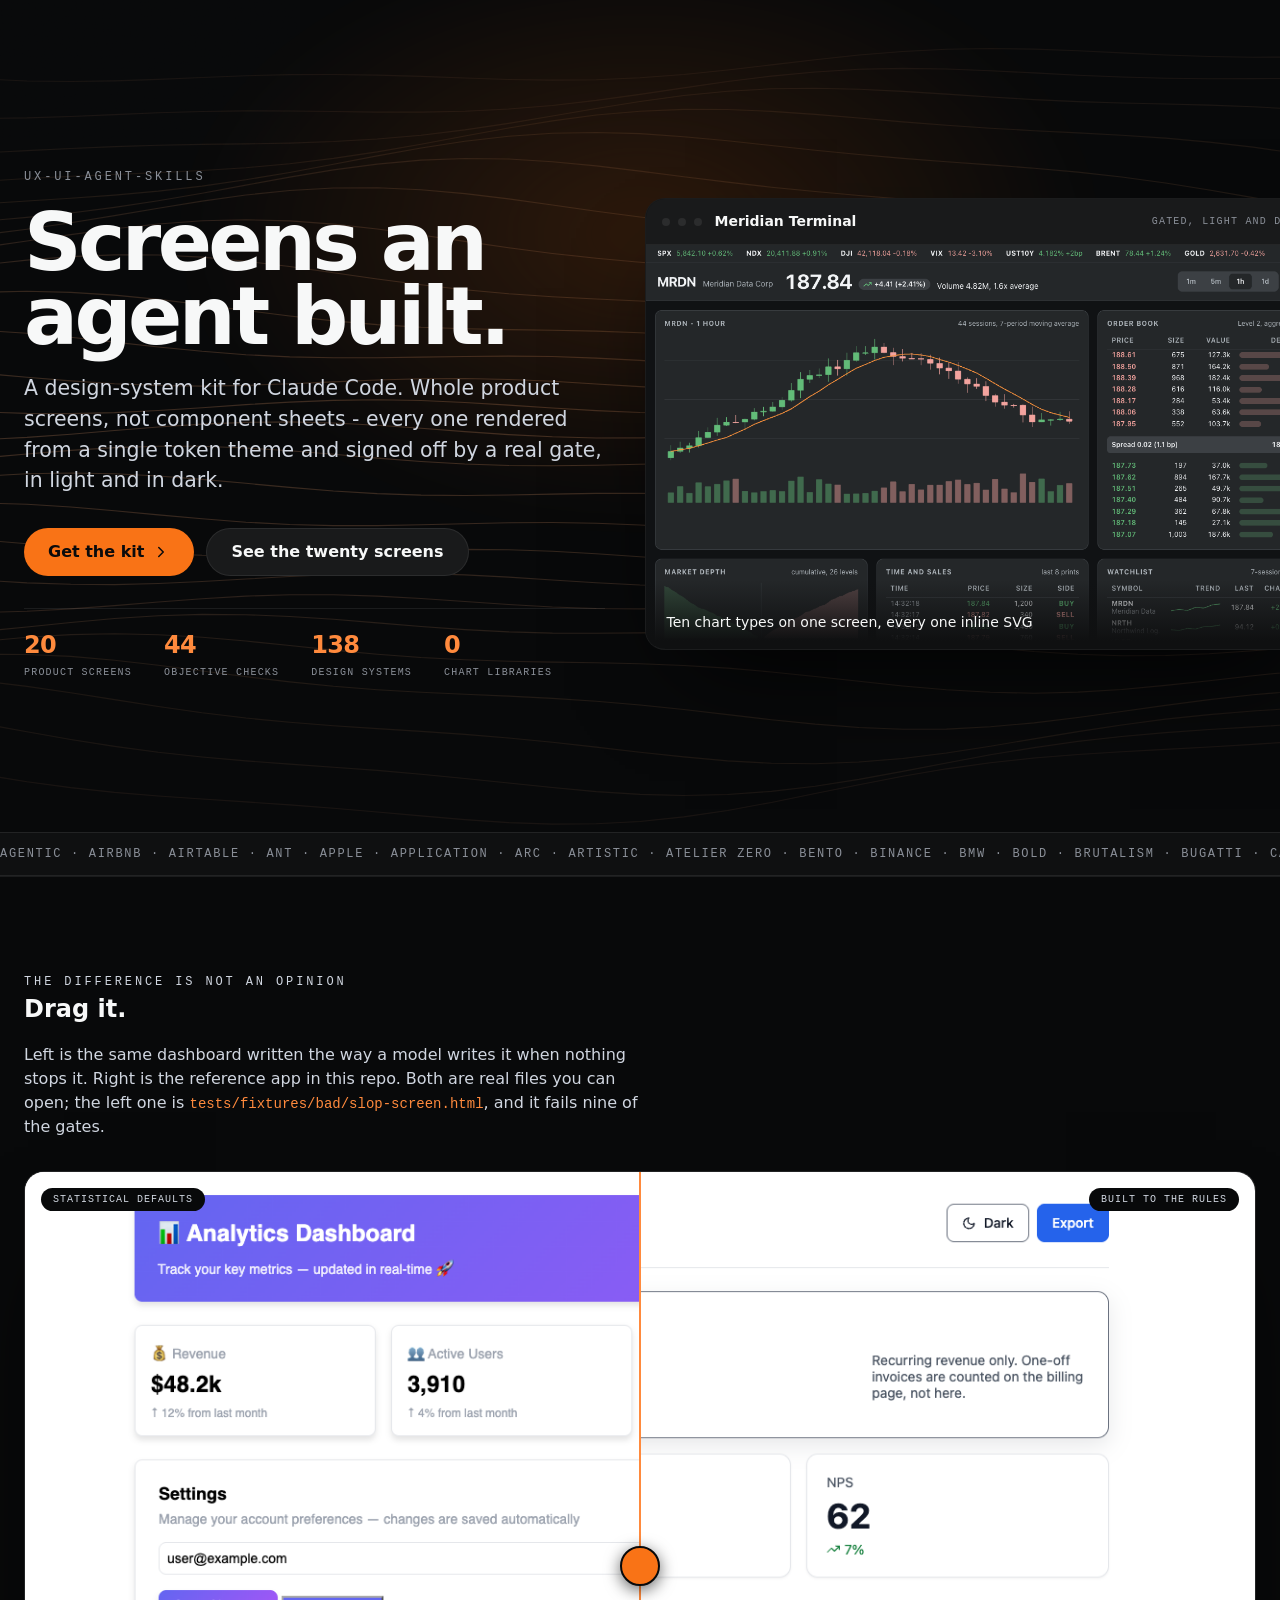
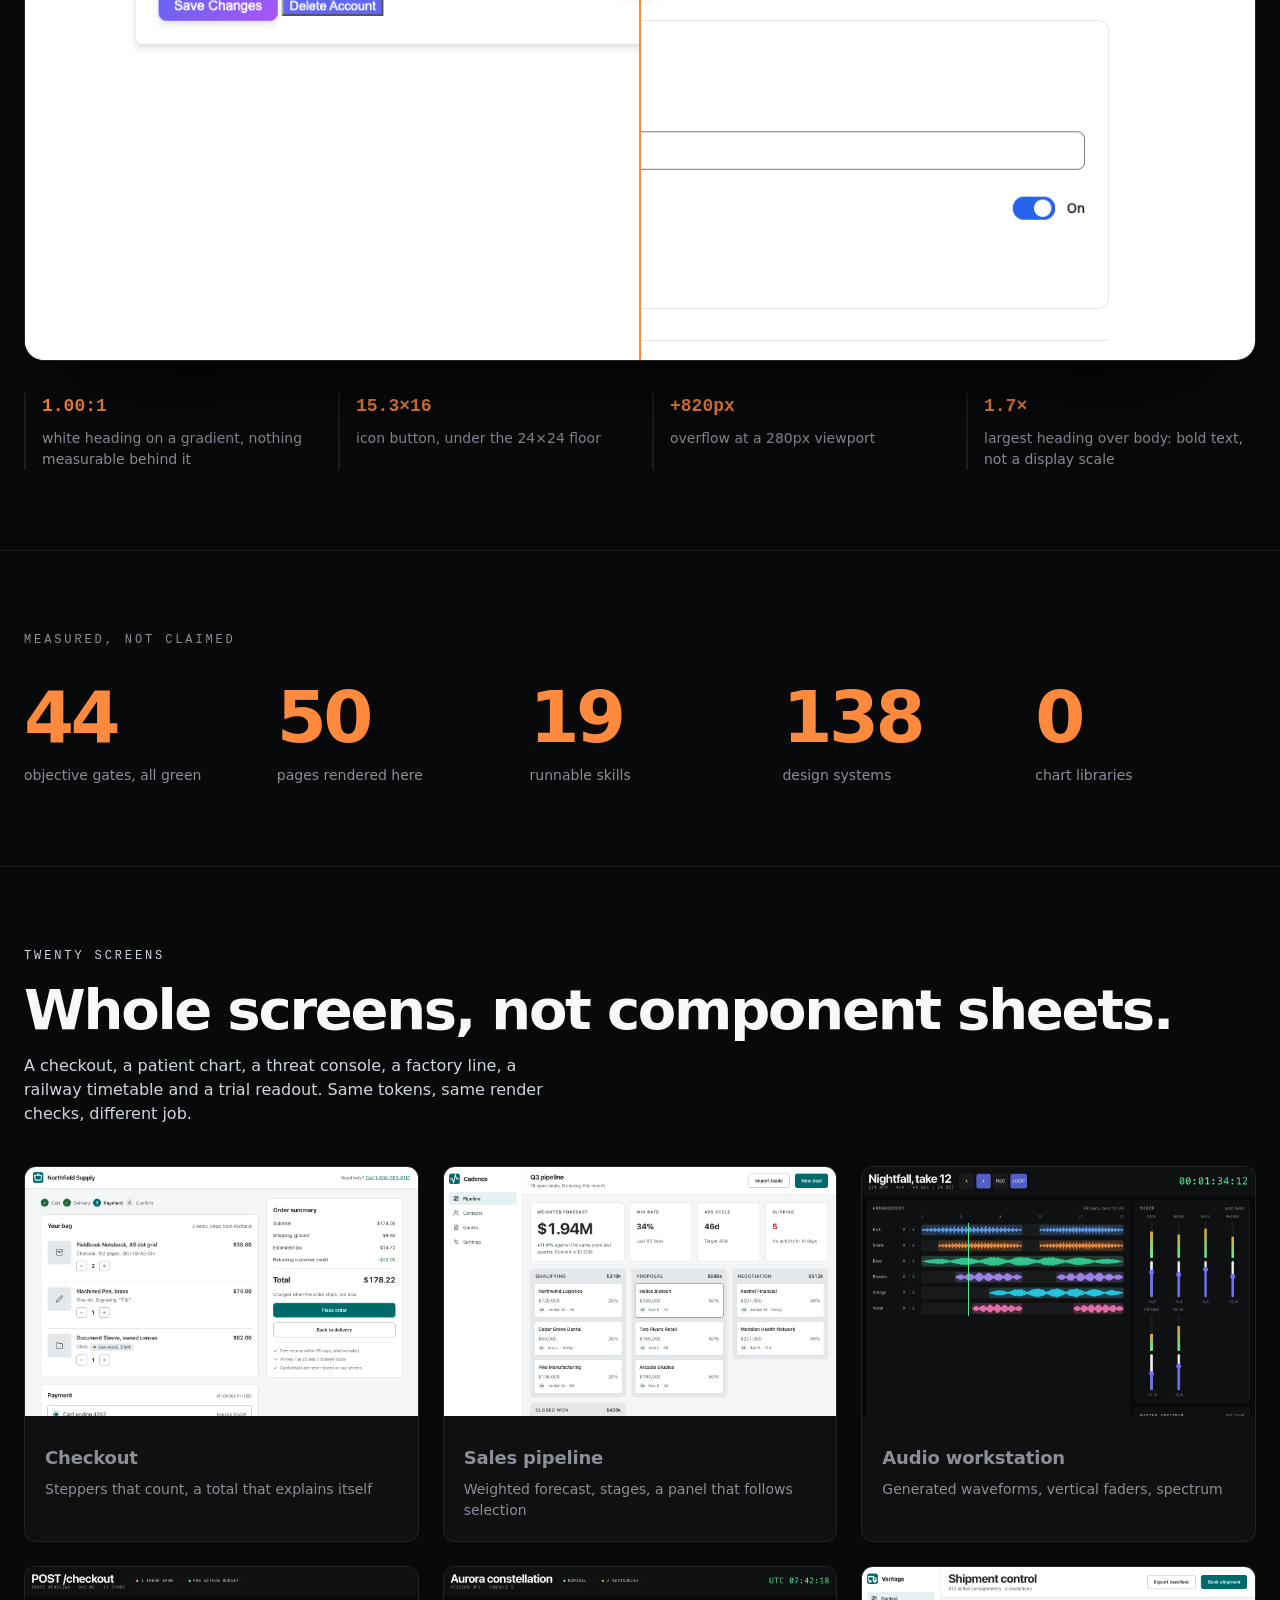
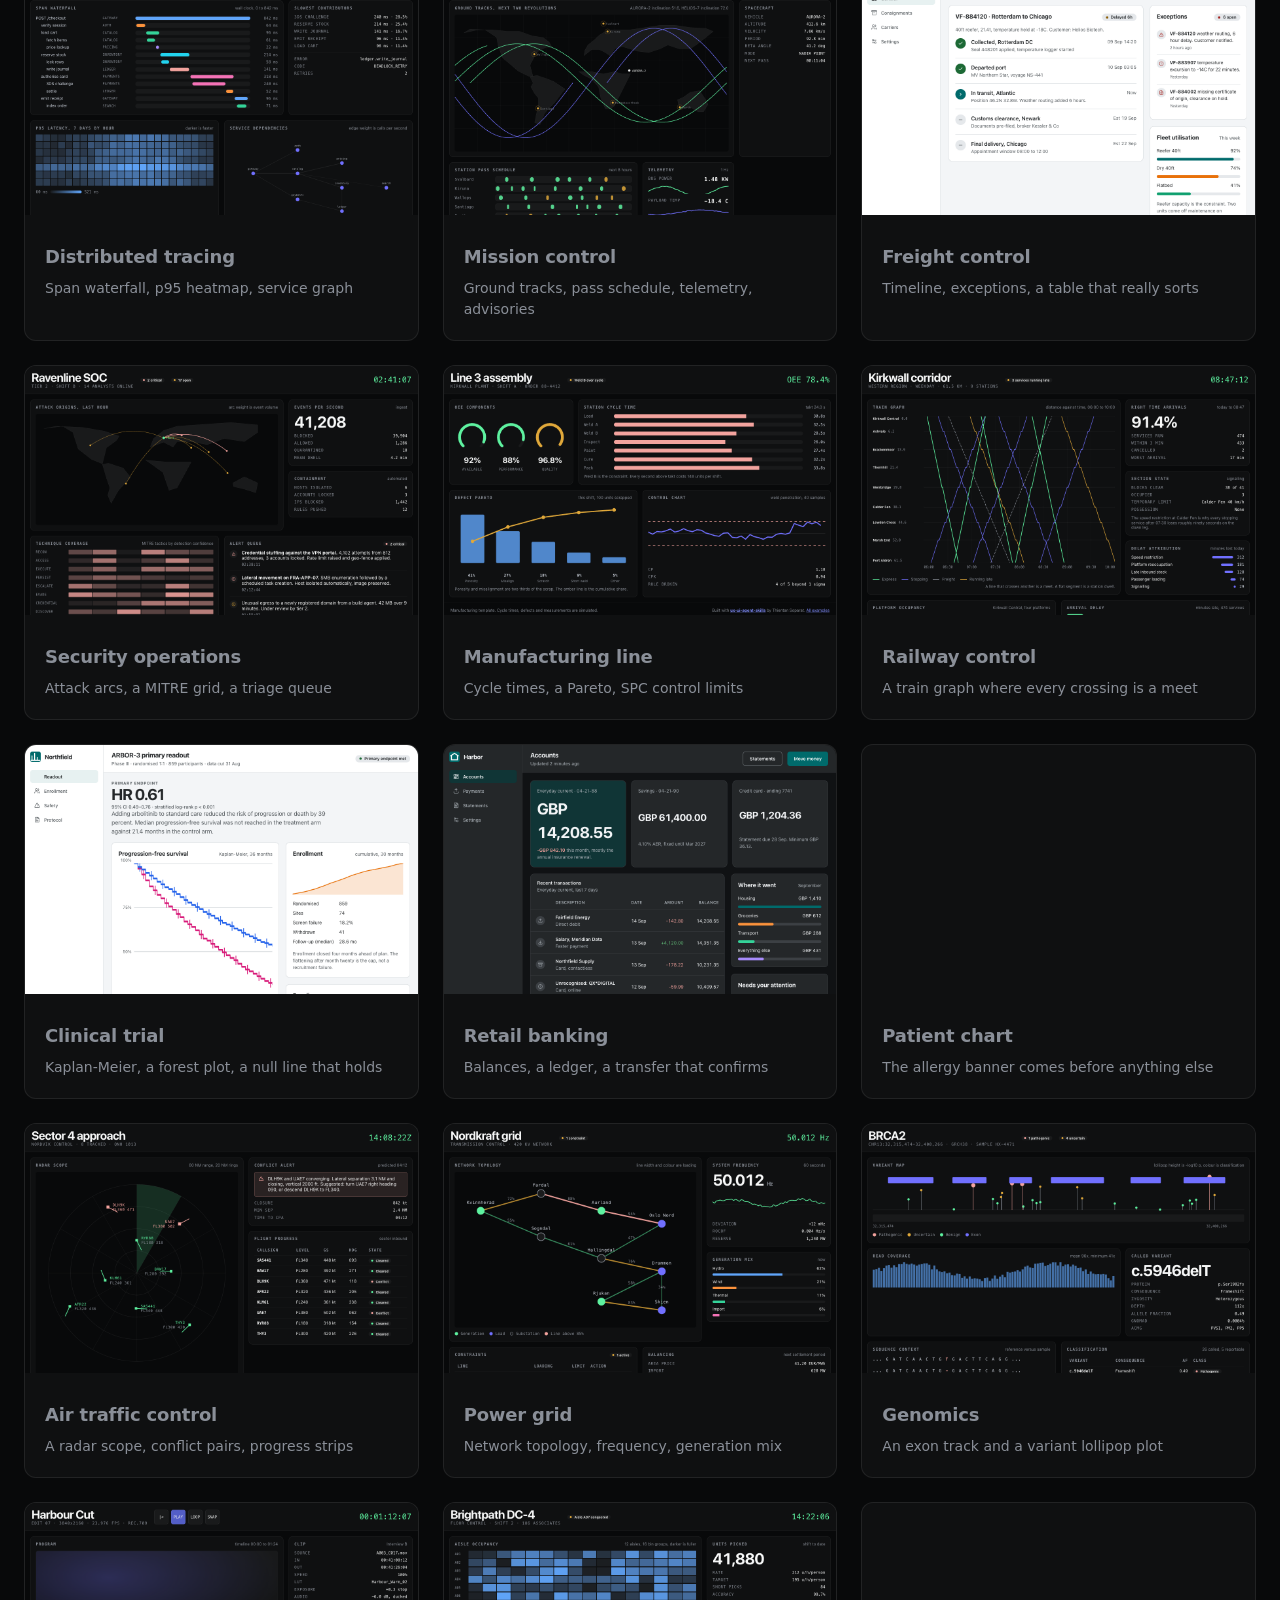
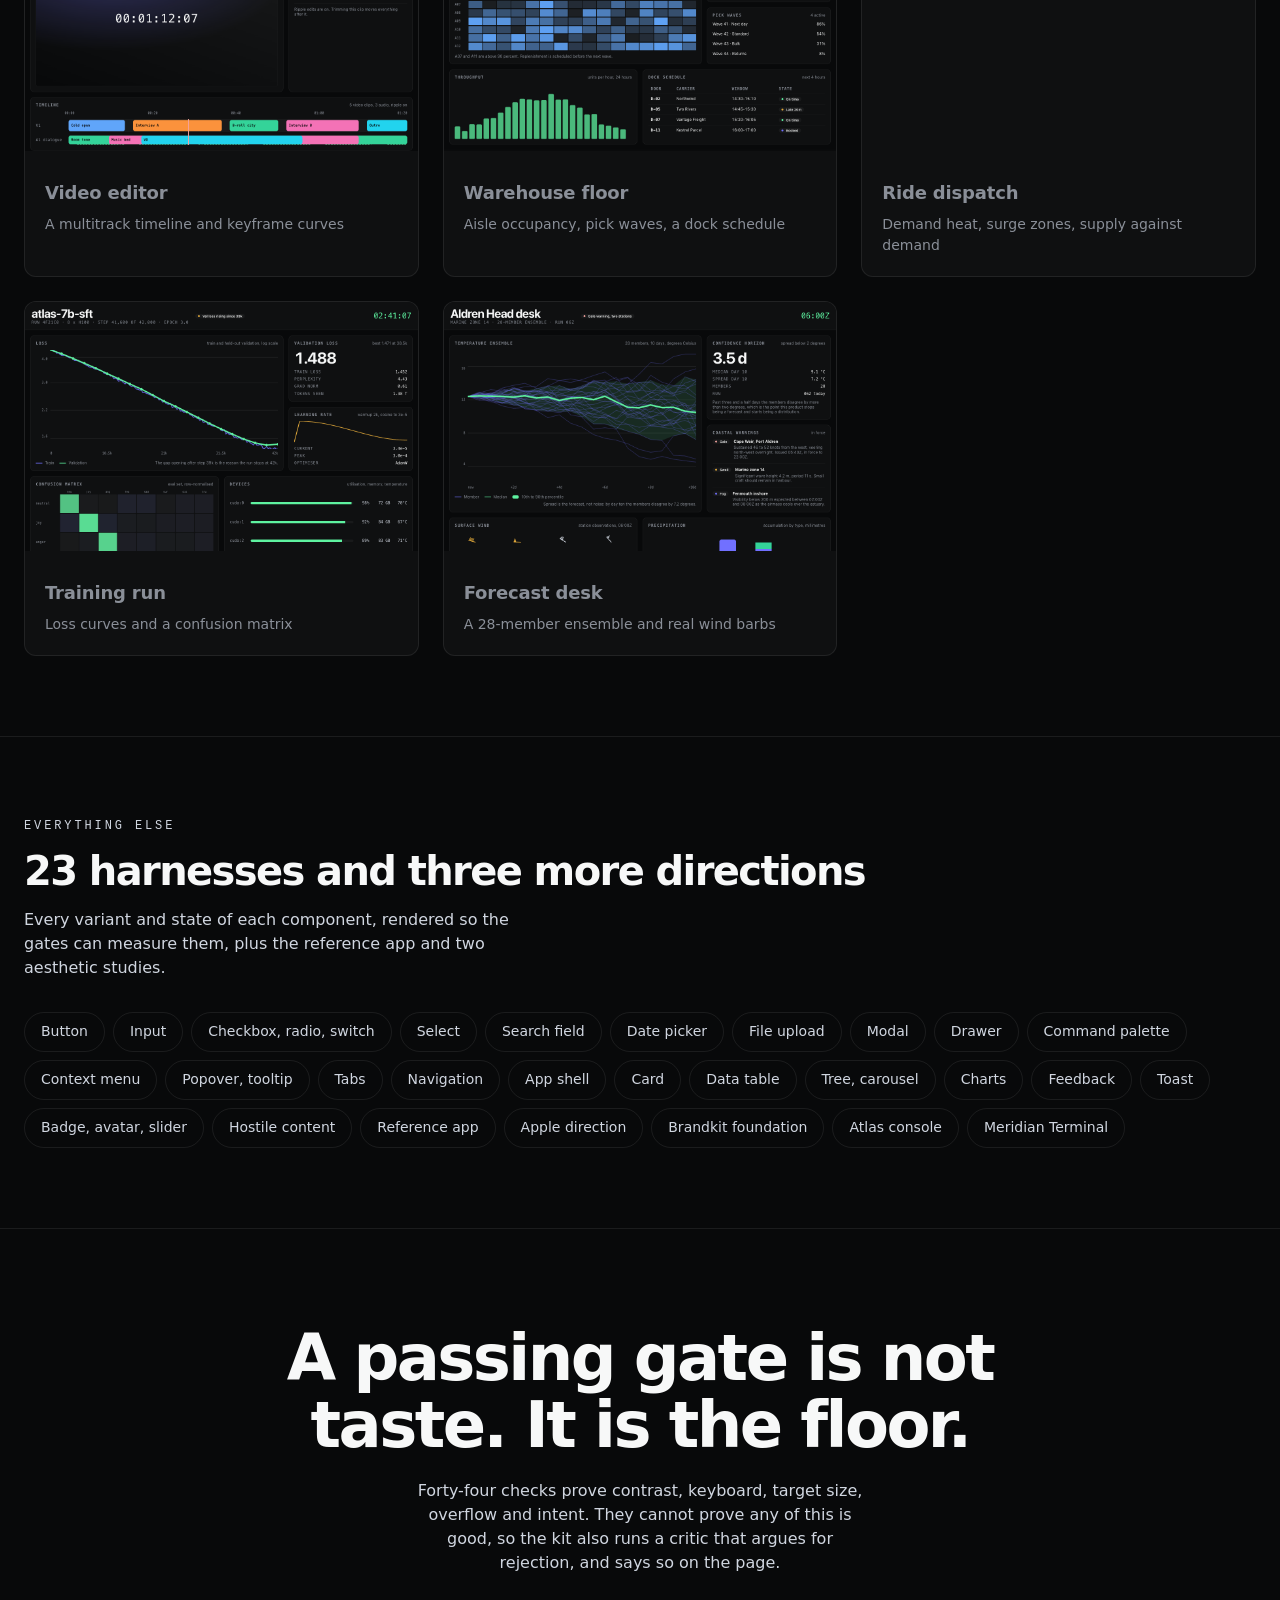
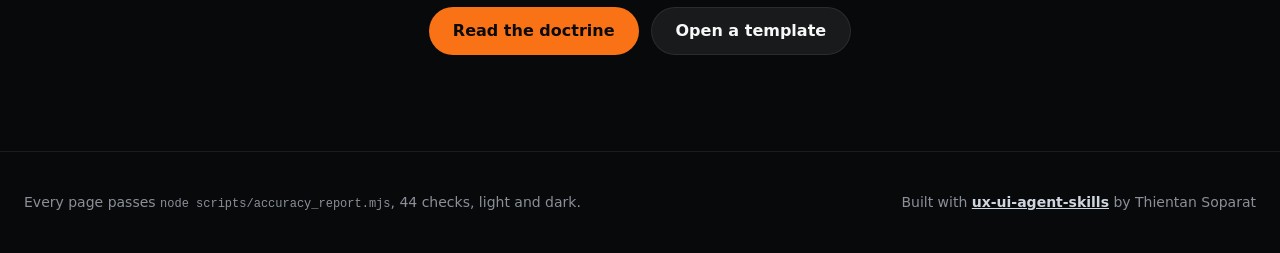
==== commit 2f49c7b3: "Point the theme-reference gate at every example, not just golden validate_theme_refs.py scanned exam" ====
--- a/examples/index.html
+++ b/examples/index.html
@@ -4,7 +4,7 @@
 <meta charset="utf-8" />
 <meta name="viewport" content="width=device-width, initial-scale=1" />
 <title>UX/UI Agent Skills</title>
-<meta name="description" content="Screens an agent built and a gate signed off: a trading terminal with ten chart types, twenty industry screens, 23 component harnesses. 43 objective checks, light and dark." />
+<meta name="description" content="Screens an agent built and a gate signed off: a trading terminal with ten chart types, twenty industry screens, 23 component harnesses. 44 objective checks, light and dark." />
 <link rel="stylesheet" href="./brandkit-demo/theme.css" />
 <link rel="stylesheet" href="./directions.css" />
 <style>
@@ -252,7 +252,7 @@
         </div>
         <div class="facts rise">
           <div><b>20</b><span>product screens</span></div>
-          <div><b>43</b><span>objective checks</span></div>
+          <div><b>44</b><span>objective checks</span></div>
           <div><b>138</b><span>design systems</span></div>
           <div><b>0</b><span>chart libraries</span></div>
         </div>
@@ -309,7 +309,7 @@
   <div class="wrap">
     <p class="kicker rise">Measured, not claimed</p>
     <div class="row" style="margin-block-start:var(--space-8)">
-      <div class="rise"><b data-count="43">43</b><span>objective gates, all green</span></div>
+      <div class="rise"><b data-count="44">44</b><span>objective gates, all green</span></div>
       <div class="rise"><b data-count="50">50</b><span>pages rendered here</span></div>
       <div class="rise"><b data-count="19">19</b><span>runnable skills</span></div>
       <div class="rise"><b data-count="138">138</b><span>design systems</span></div>
@@ -418,7 +418,7 @@
 <section class="close">
   <div class="wrap">
     <h2 class="rise">A passing gate is not taste. It is the floor.</h2>
-    <p class="rise">Forty-three checks prove contrast, keyboard, target size, overflow and
+    <p class="rise">Forty-four checks prove contrast, keyboard, target size, overflow and
       intent. They cannot prove any of this is good, so the kit also runs a critic that
       argues for rejection, and says so on the page.</p>
     <div class="cta rise" style="justify-content:center">
@@ -430,7 +430,7 @@
 
 <footer>
   <div class="wrap row">
-    <span>Every page passes <code>node scripts/accuracy_report.mjs</code>, 43 checks, light and dark.</span>
+    <span>Every page passes <code>node scripts/accuracy_report.mjs</code>, 44 checks, light and dark.</span>
     <span>Built with <a href="https://github.com/plugin87/ux-ui-agent-skills"><strong>ux-ui-agent-skills</strong></a> by Thientan Soparat</span>
   </div>
 </footer>
--- a/examples/brandkit-demo/theme.css
+++ b/examples/brandkit-demo/theme.css
@@ -25,6 +25,10 @@
   /* tokens/borders.json defines these; the theme never emitted them, so every
      keyline in the examples was written as a raw 2px. */
   --border-width-thin:1px;--border-width-medium:2px;--border-width-thick:4px;
+  /* The scrim behind a modal. banking.html styled dialog::backdrop with this and
+     the theme never defined it, so the backdrop rendered fully transparent and
+     the page behind a modal was never dimmed. */
+  --color-scrim:rgba(2,6,23,0.6);
   --size-control-md:2.75rem;--size-control-lg:3.25rem;
   /* depth */
   --shadow-sm:0 1px 2px rgba(20,30,40,.06);--shadow-md:0 10px 30px rgba(20,30,40,.08);--shadow-lg:0 24px 60px rgba(20,30,40,.12);
@@ -36,6 +40,7 @@
   --transition-micro:var(--duration-fast) var(--ease-out);
 }
 :root[data-theme="dark"]{
+  --color-scrim:rgba(0,0,0,0.7);
   --color-surface-page:#101214;--color-surface-card:#242729;--color-surface-raised:#3c4044;
   --color-text-primary:#f3f5f7;--color-text-secondary:#adb4ba;--color-text-on-action:#ffffff;
   --color-action-primary:#006a6b;--color-action-primary-hover:#004e4f;
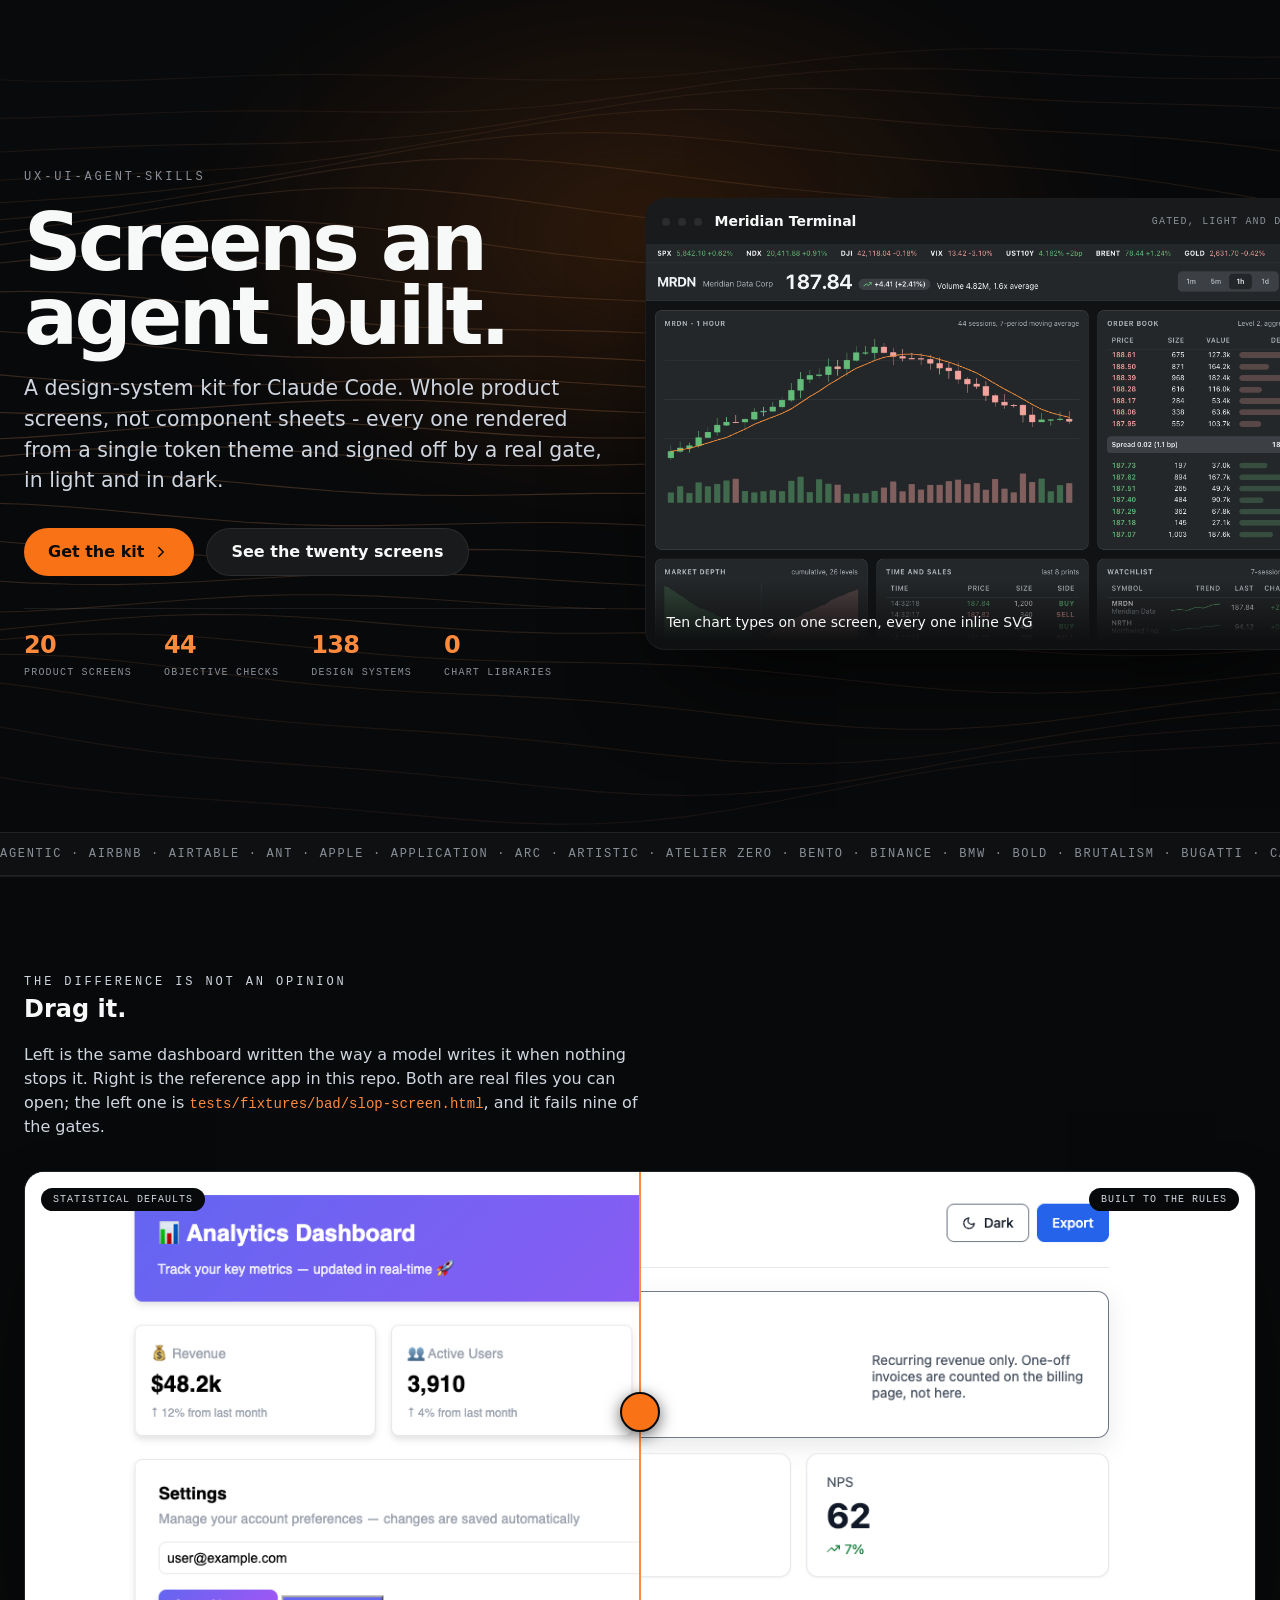
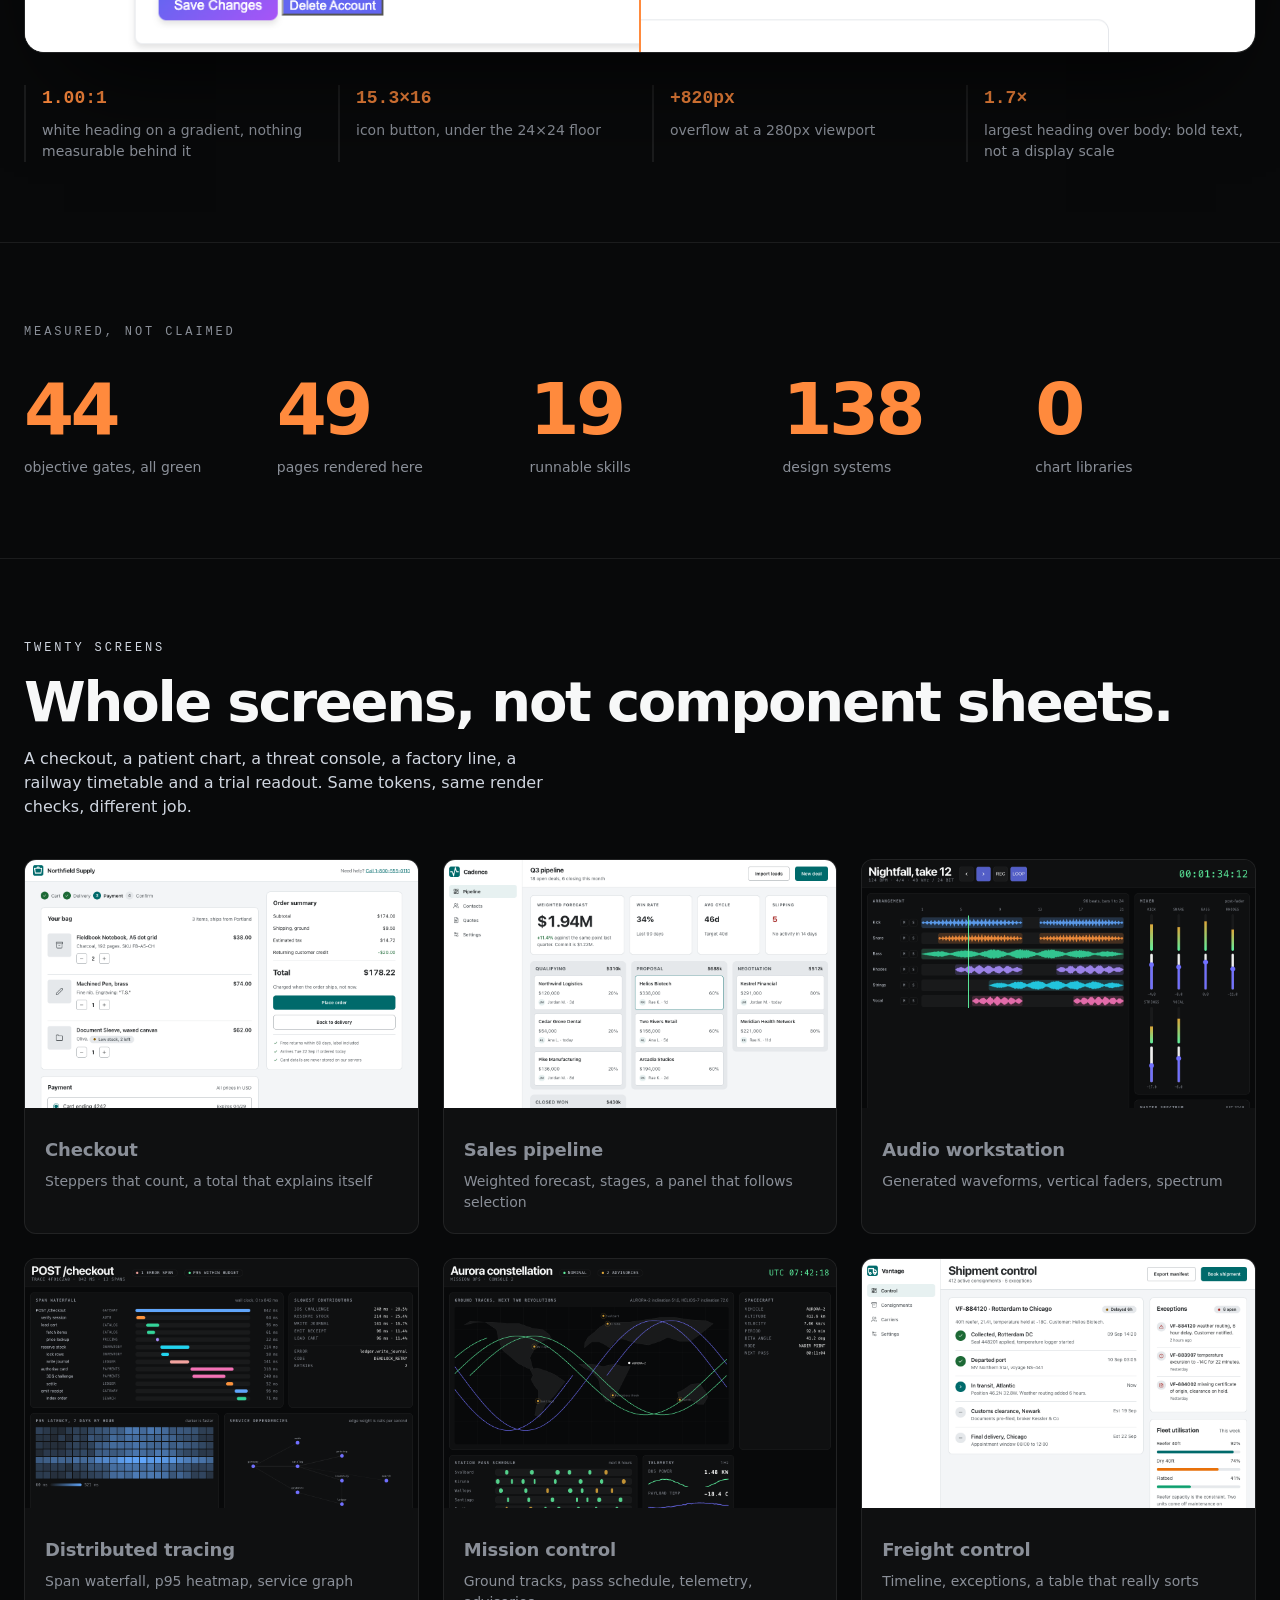
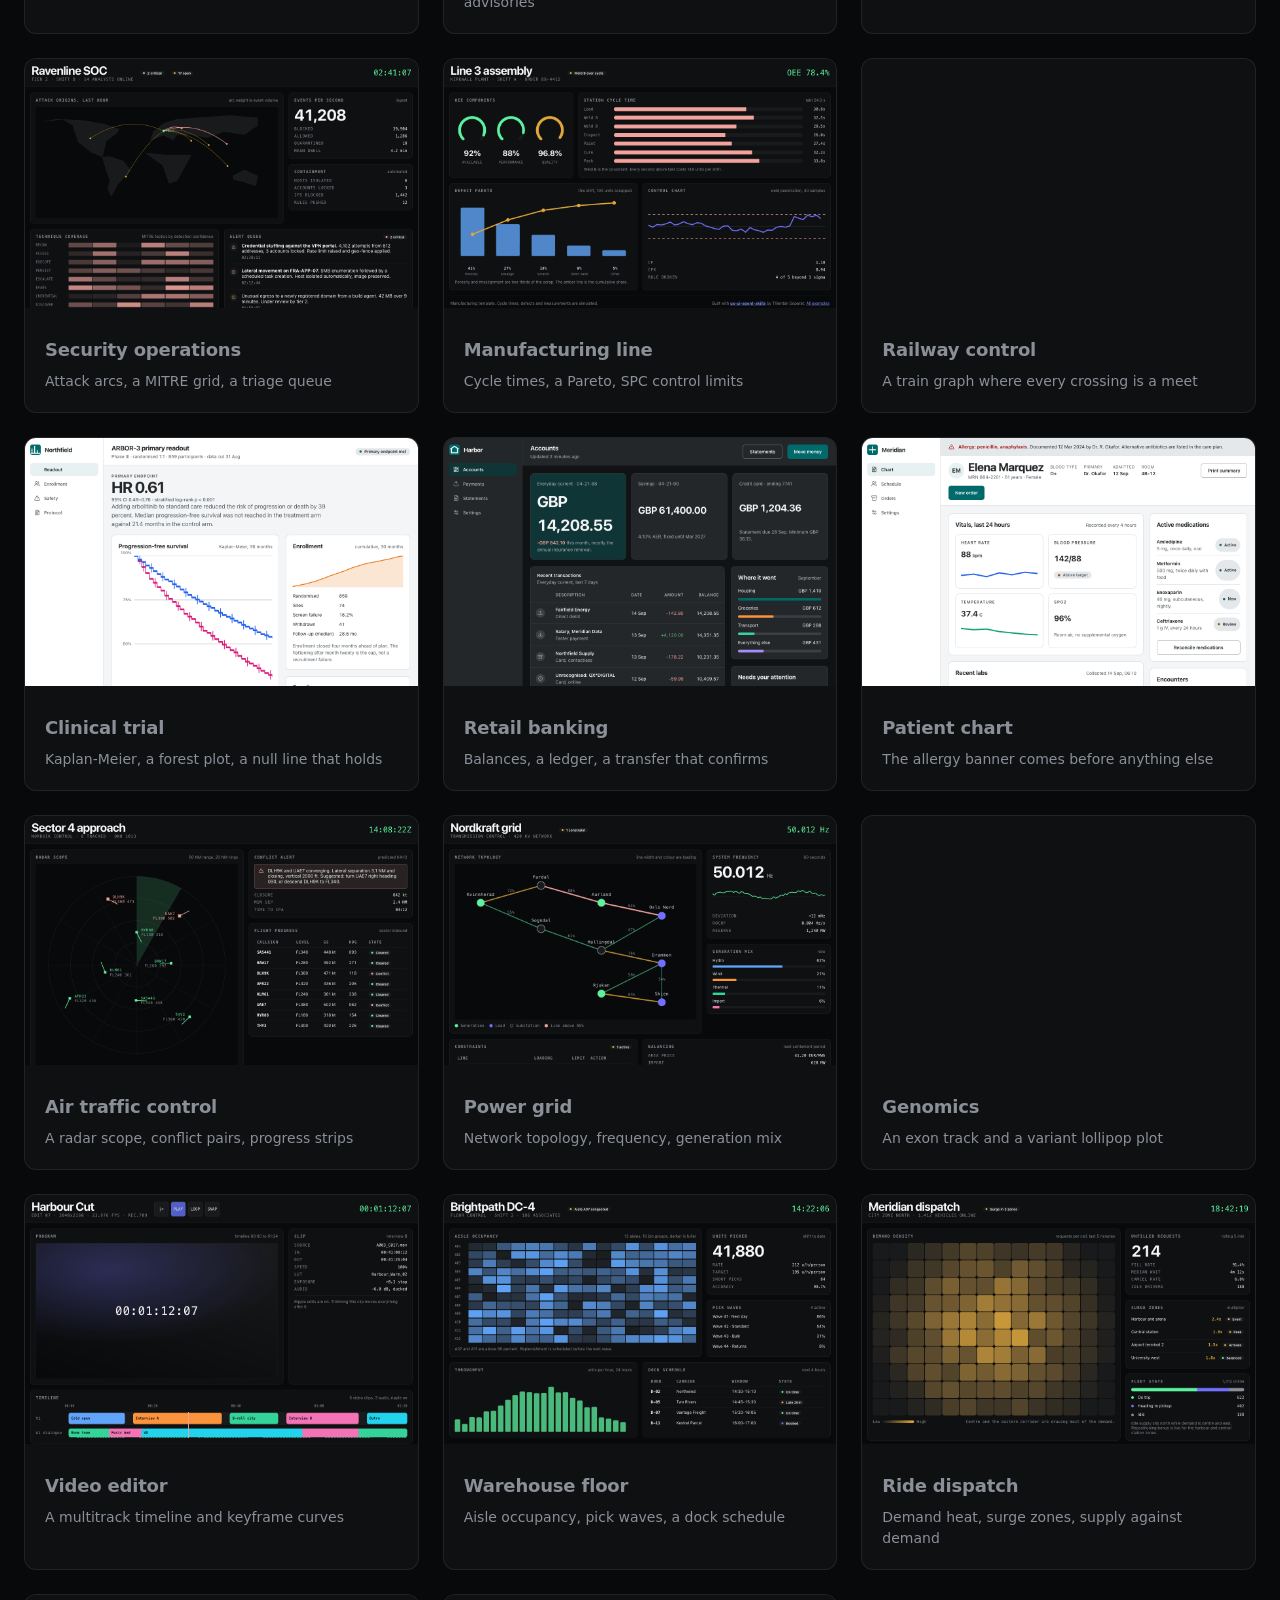
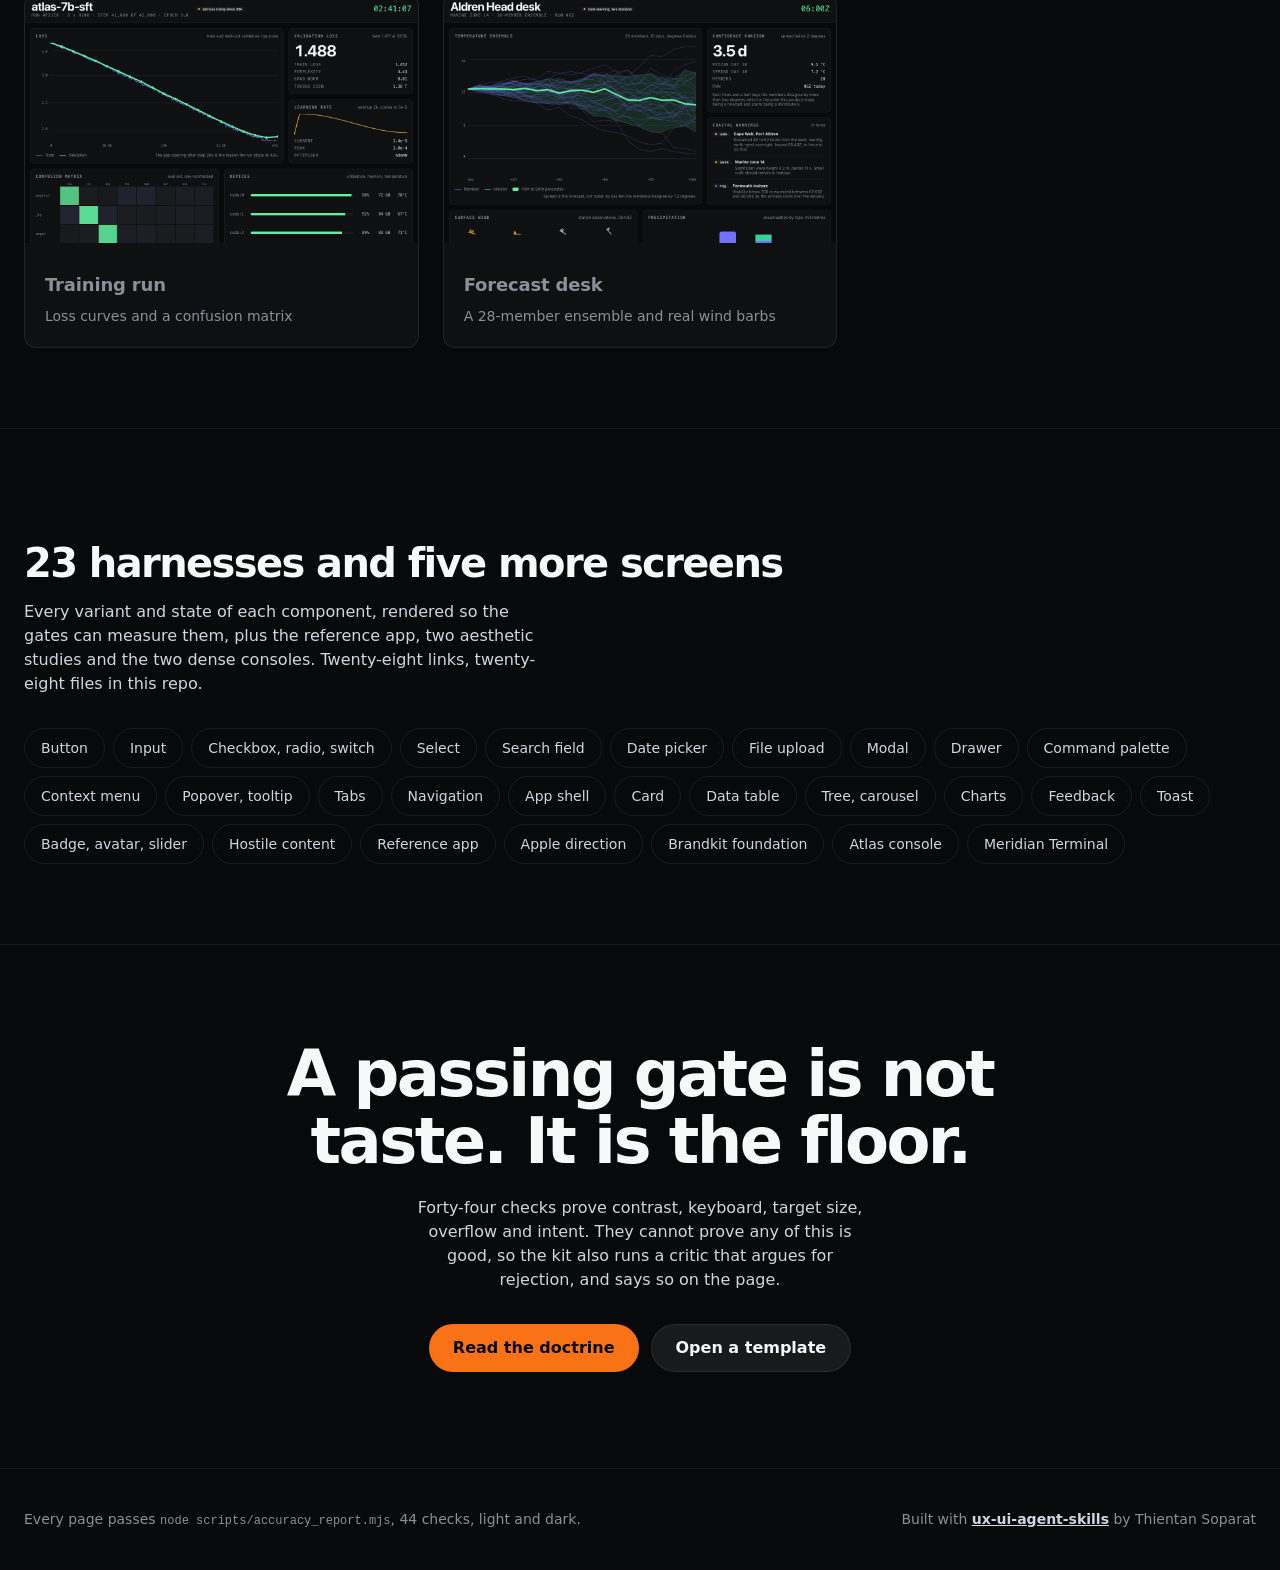
==== commit aa09f945: "Stop the before/after slider showing a third of blank white, and count the pages Both halves of the " ====
--- a/examples/index.html
+++ b/examples/index.html
@@ -285,10 +285,10 @@
       and it fails nine of the gates.</p>
 
     <div class="cmp rise" style="--x:50%">
-      <img class="cmpBase" src="./thumbs/compare-kit.png" width="1280" height="820" loading="lazy" decoding="async"
-        alt="The same dashboard built to the kit's rules: one hero revenue figure leading, three smaller stats, a settings panel and a red Delete account action" />
-      <img class="cmpTop" src="./thumbs/compare-slop.png" width="1280" height="820" loading="lazy" decoding="async"
-        alt="A generated-looking dashboard: purple gradient header with emoji, four identical stat cards, grey low-contrast labels and a blue Delete Account button" />
+      <img class="cmpBase" src="./thumbs/compare-kit.png" width="1280" height="500" loading="lazy" decoding="async"
+        alt="The same dashboard built to the kit's rules: one hero revenue card carrying the revenue figure at display size, then three quieter stat cards for active users, churn and NPS" />
+      <img class="cmpTop" src="./thumbs/compare-slop.png" width="1280" height="500" loading="lazy" decoding="async"
+        alt="The same dashboard as a model writes it unprompted: a purple gradient header with emoji, four identical stat cards with no one leading, grey low-contrast labels, and a blue Delete Account button" />
       <span class="cmpEdge" aria-hidden="true"></span>
       <span class="cmpTag cmpTagA" aria-hidden="true">Statistical defaults</span>
       <span class="cmpTag cmpTagB" aria-hidden="true">Built to the rules</span>
@@ -310,7 +310,7 @@
     <p class="kicker rise">Measured, not claimed</p>
     <div class="row" style="margin-block-start:var(--space-8)">
       <div class="rise"><b data-count="44">44</b><span>objective gates, all green</span></div>
-      <div class="rise"><b data-count="50">50</b><span>pages rendered here</span></div>
+      <div class="rise"><b data-count="49">49</b><span>pages rendered here</span></div>
       <div class="rise"><b data-count="19">19</b><span>runnable skills</span></div>
       <div class="rise"><b data-count="138">138</b><span>design systems</span></div>
       <div class="rise"><b data-count="0">0</b><span>chart libraries</span></div>
@@ -392,9 +392,10 @@
 <section class="work" aria-label="Everything else">
   <div class="wrap">
     <p class="kicker rise">Everything else</p>
-    <h2 class="rise" style="font-size:clamp(1.75rem,4vw,2.5rem)">23 harnesses and three more directions</h2>
+    <h2 class="rise" style="font-size:clamp(1.75rem,4vw,2.5rem)">23 harnesses and five more screens</h2>
     <p class="rise">Every variant and state of each component, rendered so the gates can
-      measure them, plus the reference app and two aesthetic studies.</p>
+      measure them, plus the reference app, two aesthetic studies and the two dense
+      consoles. Twenty-eight links, twenty-eight files in this repo.</p>
     <nav class="rest rise" aria-label="Component harnesses and demos">
       <a href="./component-states/button.html">Button</a><a href="./component-states/input.html">Input</a>
       <a href="./component-states/form-controls.html">Checkbox, radio, switch</a><a href="./component-states/select.html">Select</a>
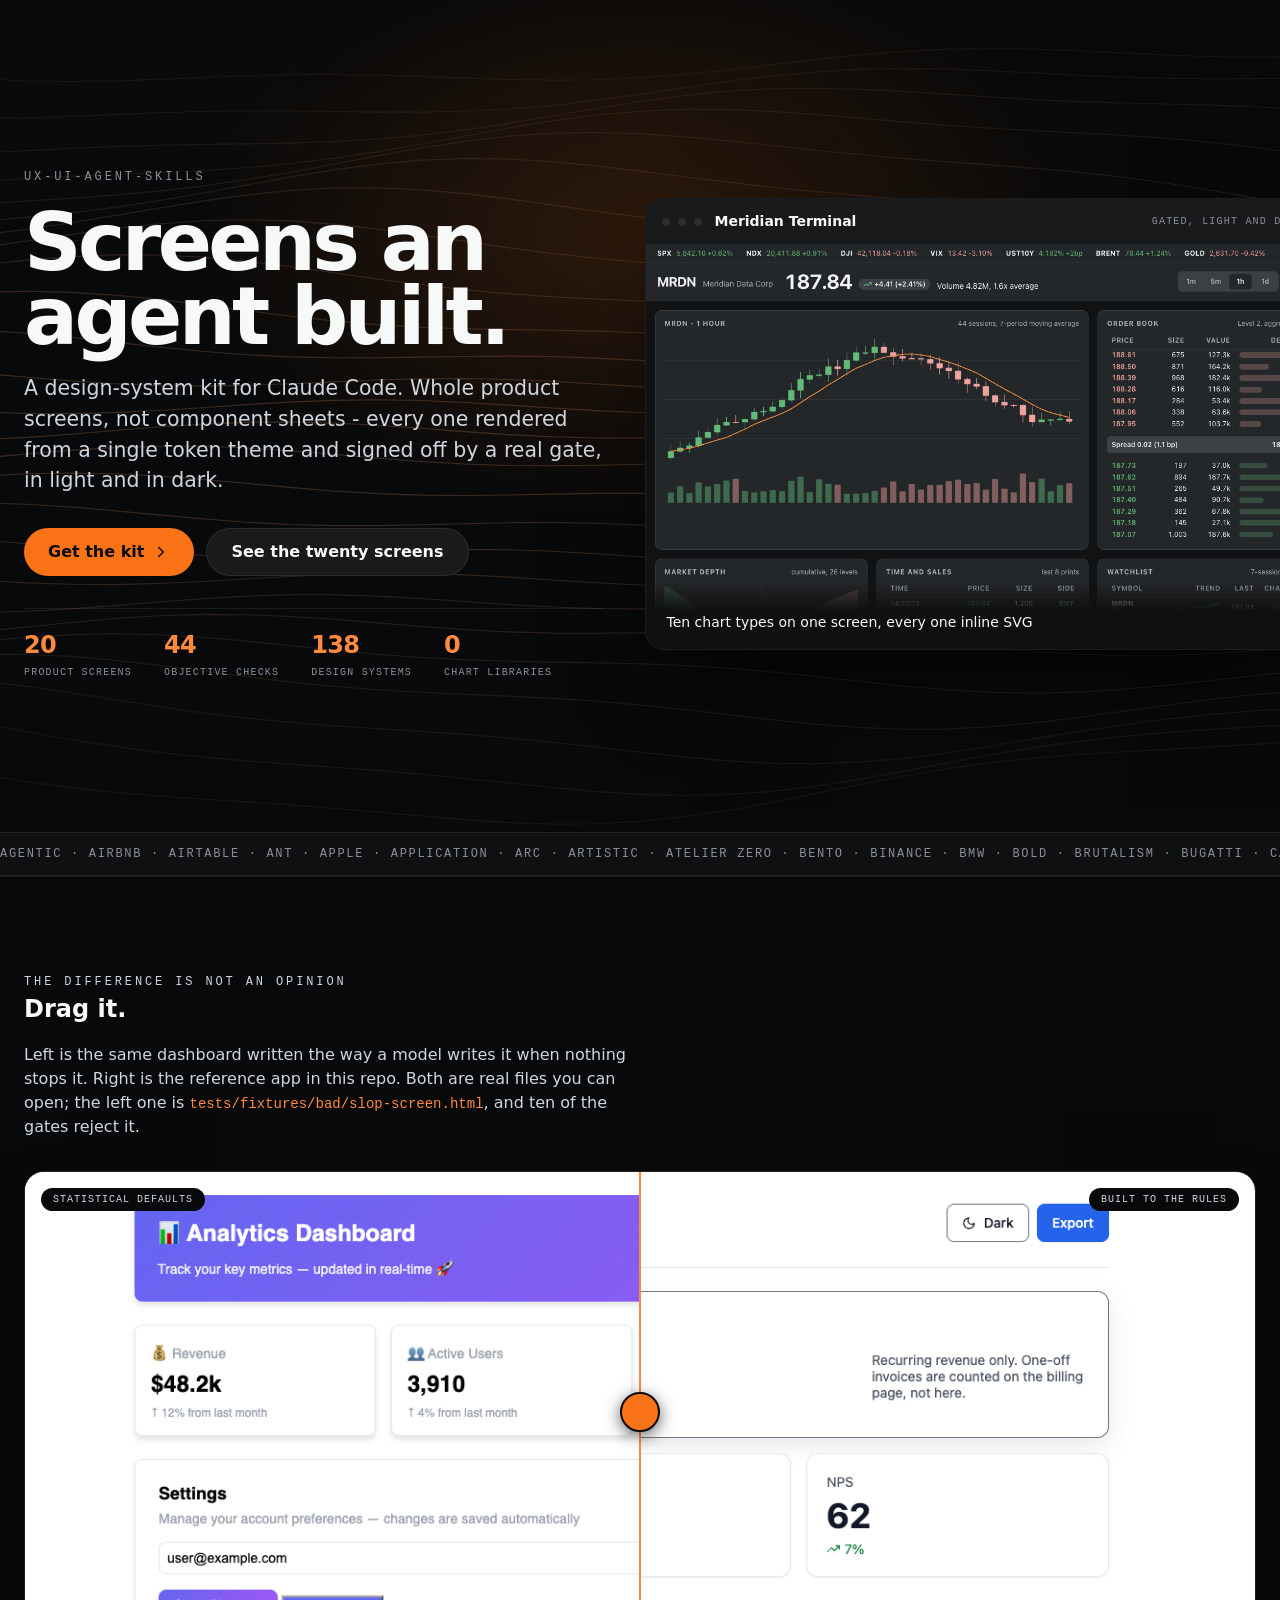
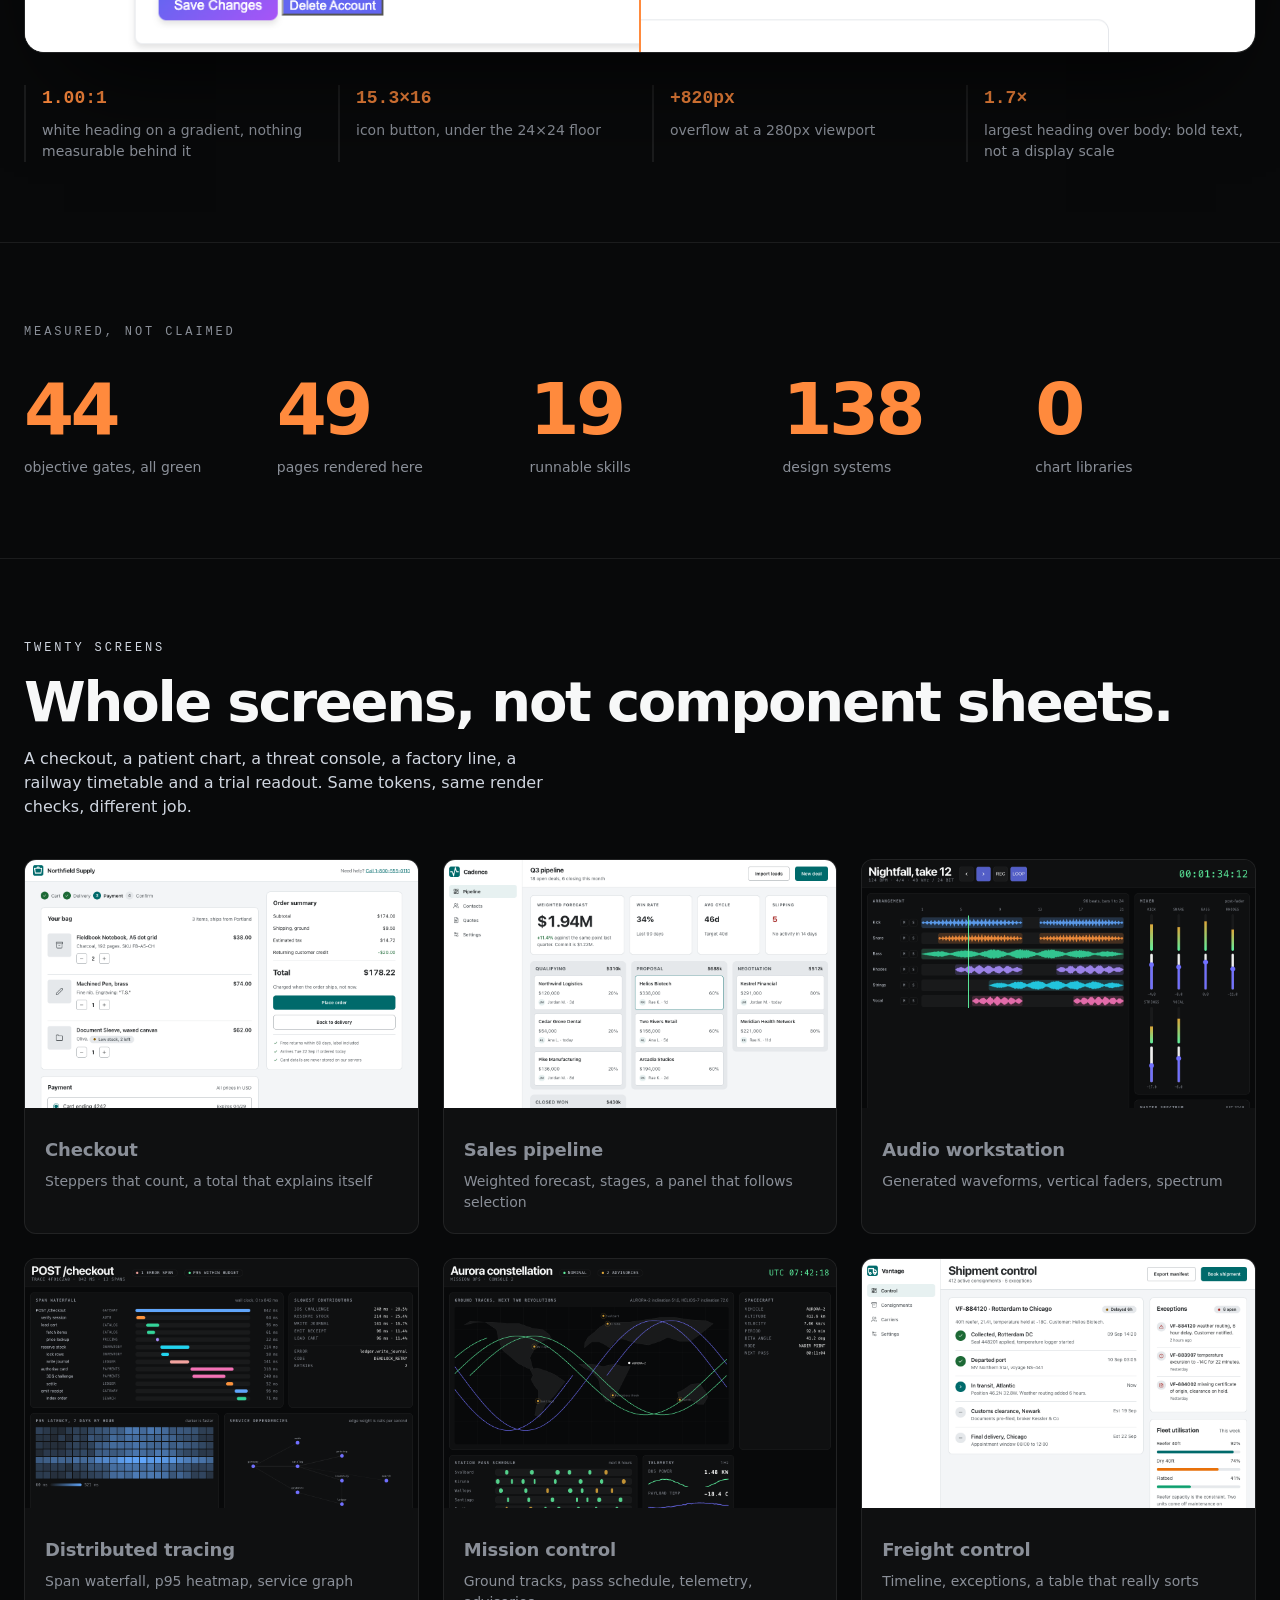
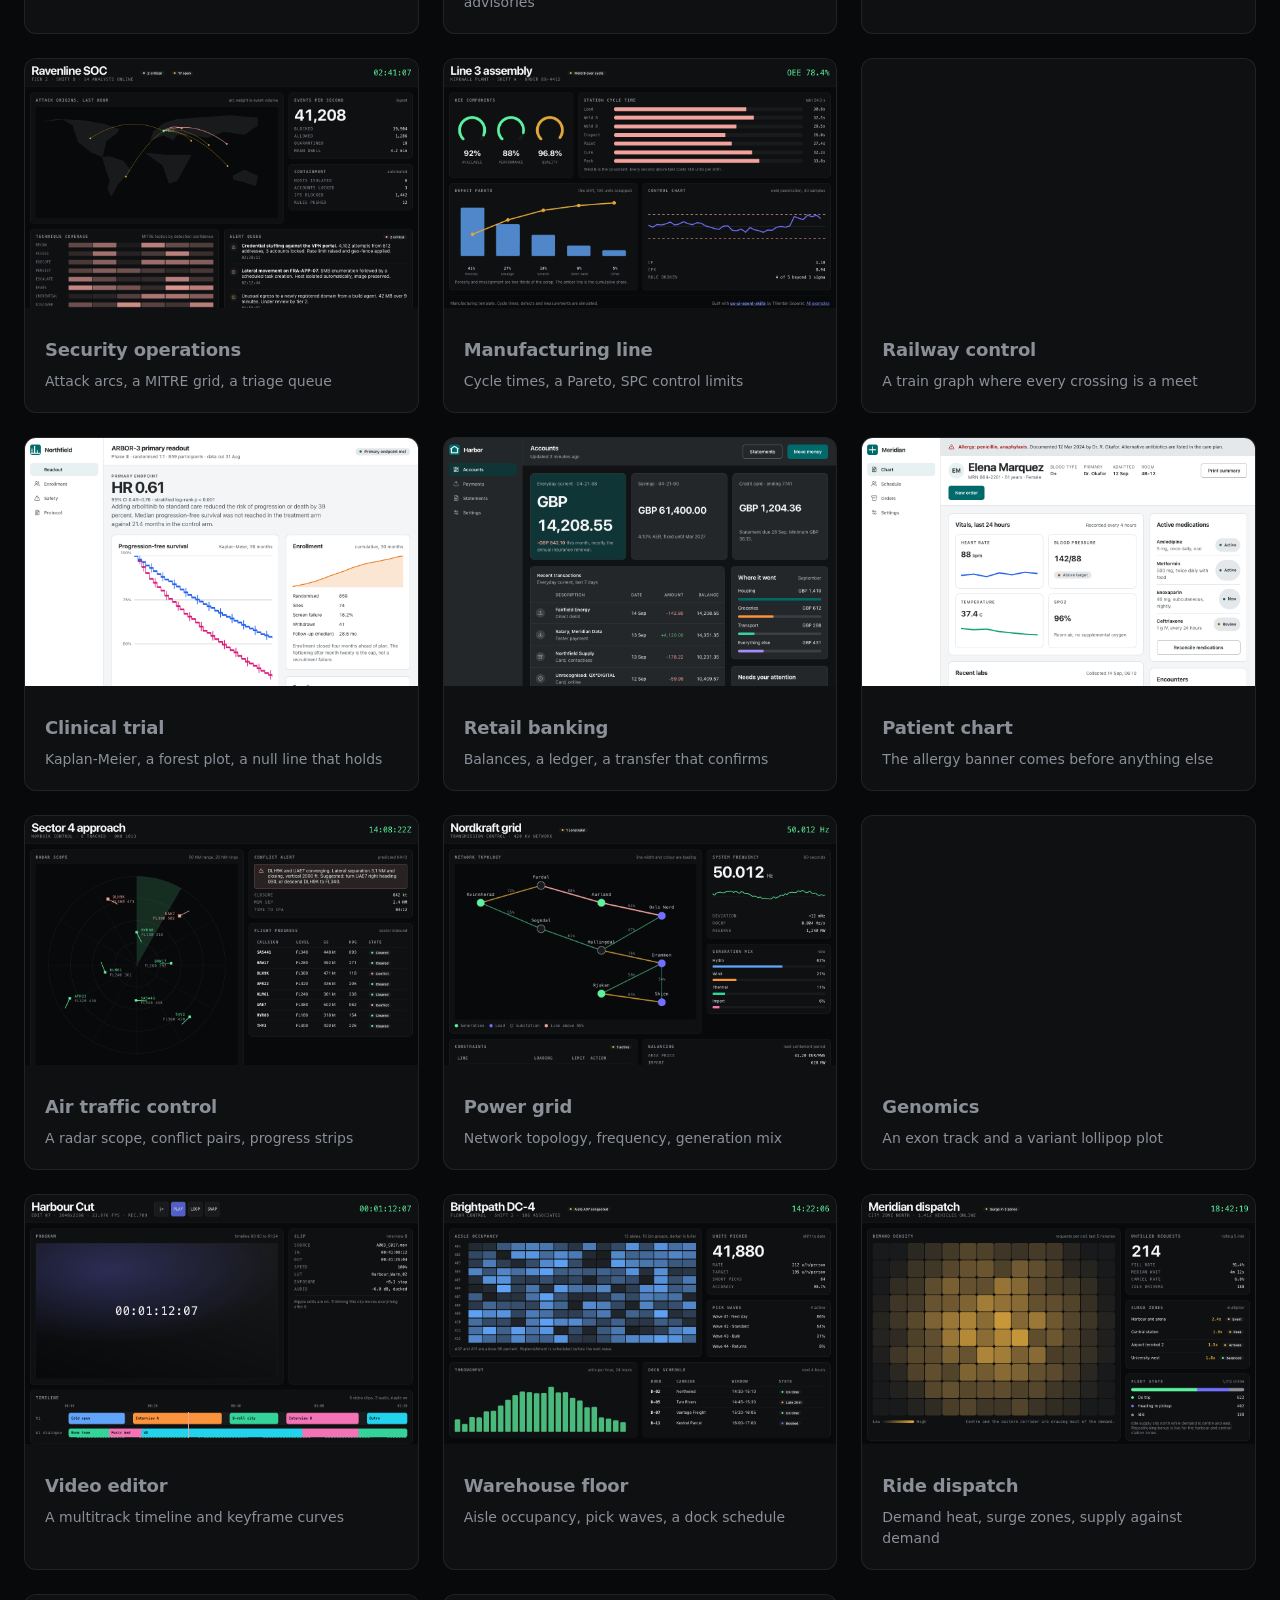
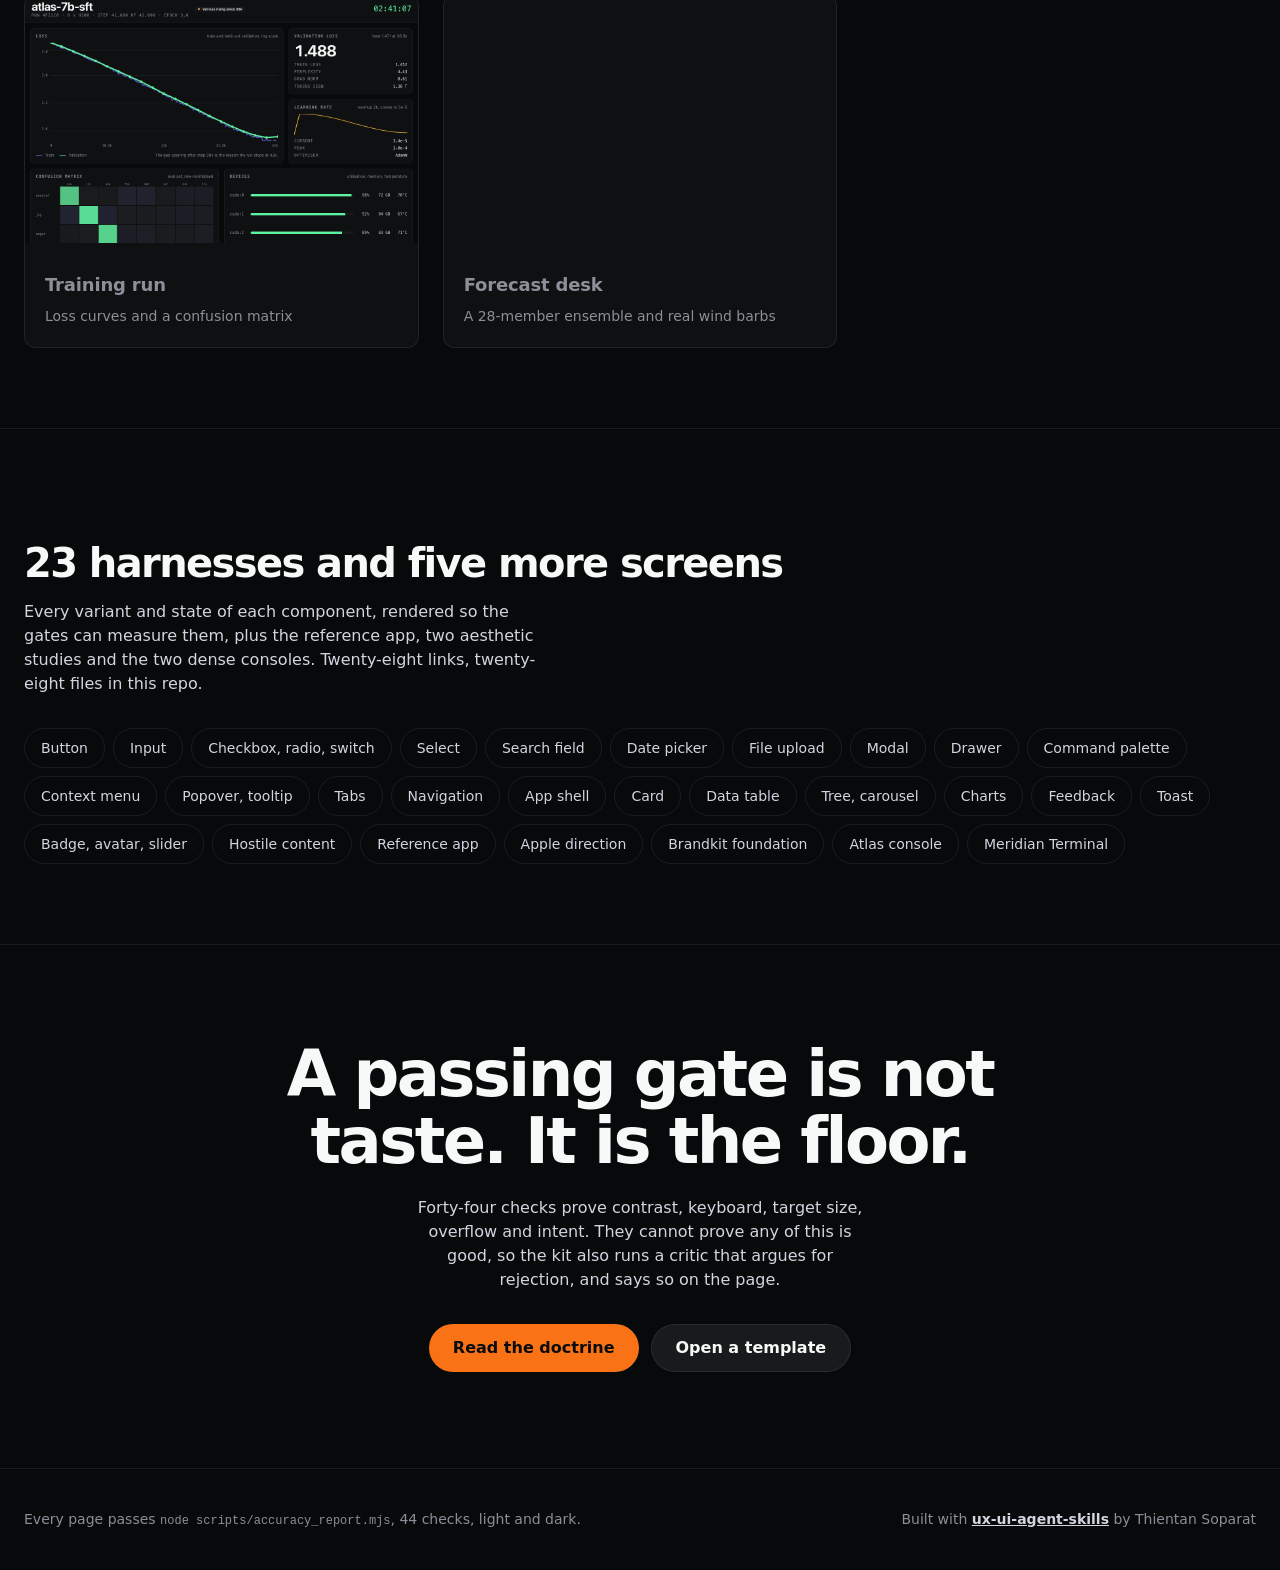
==== commit f2e2f7fc: "Count the gates that reject the slop screen, instead of asserting a number The front door said the s" ====
--- a/examples/index.html
+++ b/examples/index.html
@@ -150,7 +150,10 @@
   .shot figcaption{position:absolute;inset-inline:0;inset-block-end:0;
     padding:var(--space-8) var(--space-5) var(--space-4);font-size:var(--text-sm);
     color:var(--lin-ink);font-weight:500;
-    background:linear-gradient(to bottom,transparent,var(--lin-panel) 88%)}
+    /* The text sits at 49-74% of this box (measured), so the fade has to be
+       finished above it - at 88% every word sat over a see-through scrim and
+       the table rows behind the hero screenshot read straight through it. */
+    background:linear-gradient(to bottom,transparent,var(--lin-panel) 45%)}
   @media (max-width:30rem){.shot figcaption{padding-block-start:var(--space-6)}}
 
   /* ---------- numbers ---------- */
@@ -282,7 +285,7 @@
     <p class="rise">Left is the same dashboard written the way a model writes it when
       nothing stops it. Right is the reference app in this repo. Both are real files
       you can open; the left one is <code>tests/fixtures/bad/slop-screen.html</code>,
-      and it fails nine of the gates.</p>
+      and ten of the gates reject it.</p>
 
     <div class="cmp rise" style="--x:50%">
       <img class="cmpBase" src="./thumbs/compare-kit.png" width="1280" height="500" loading="lazy" decoding="async"
